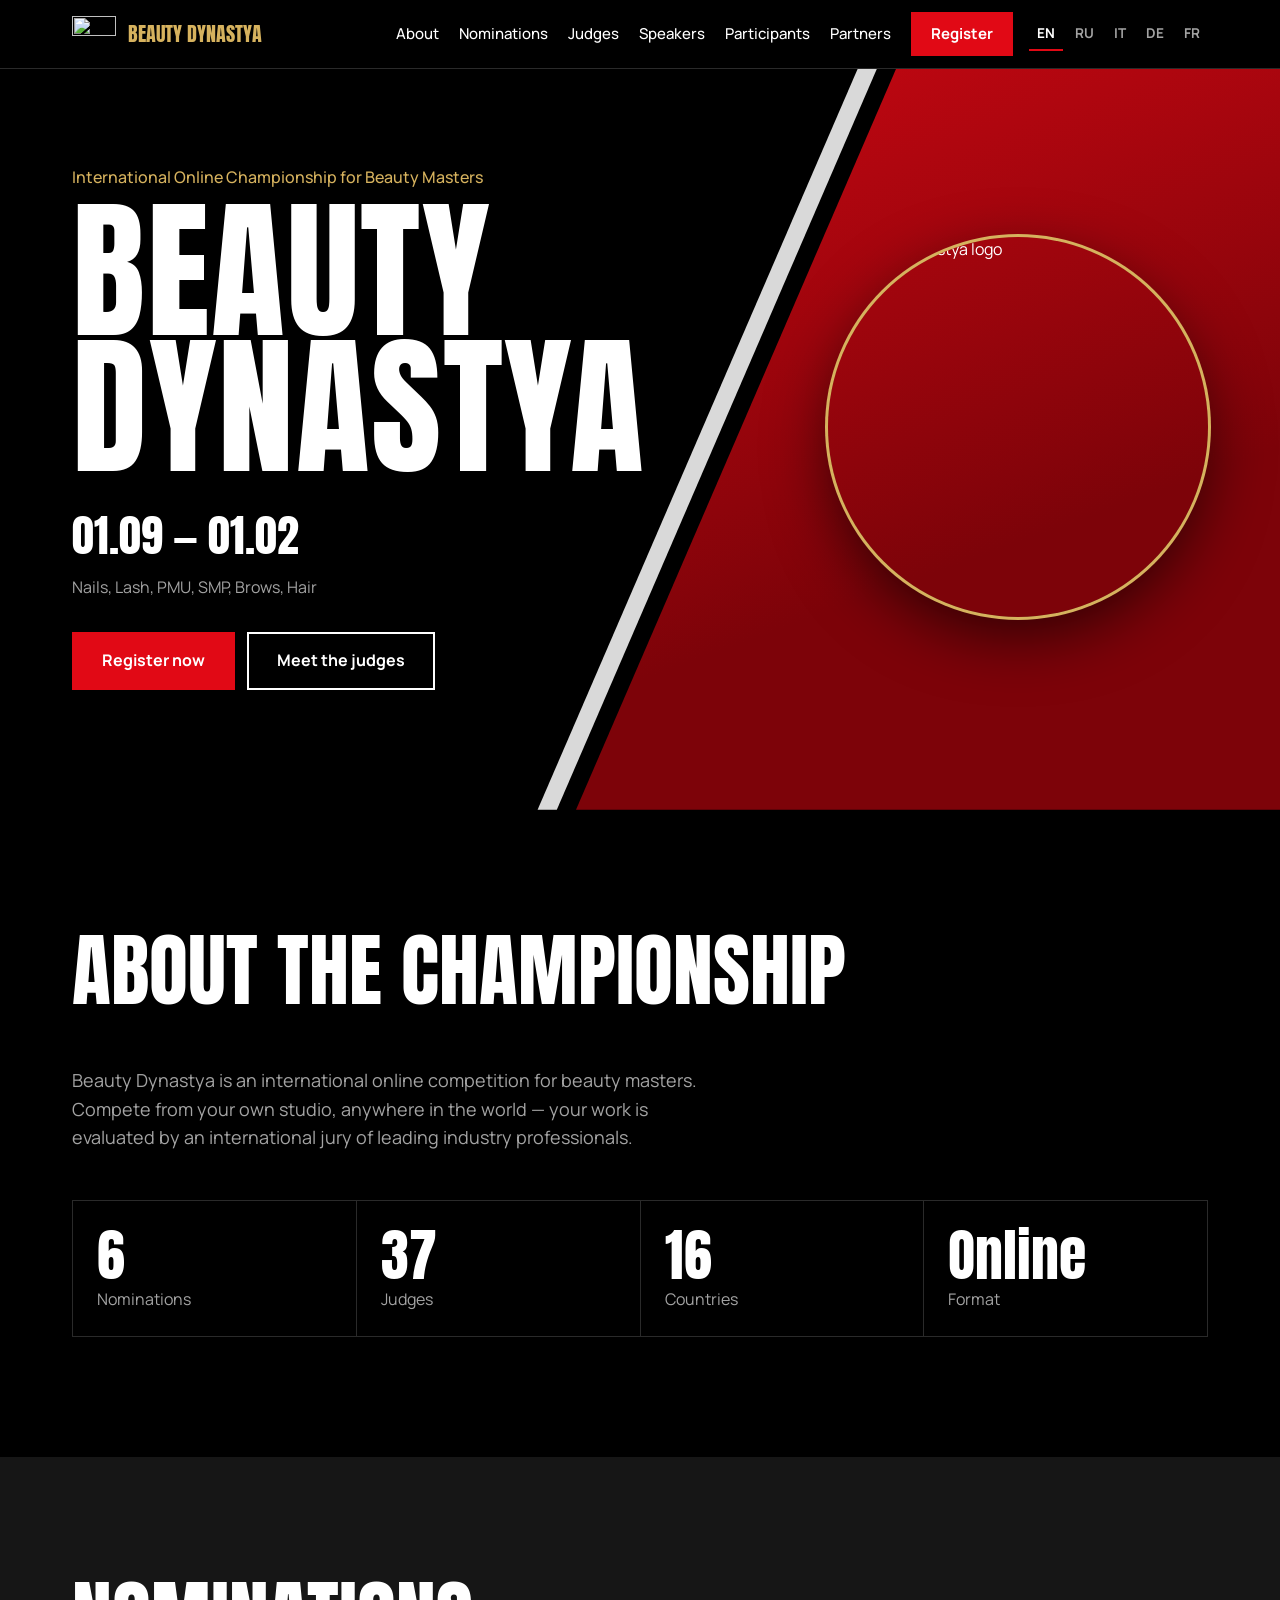
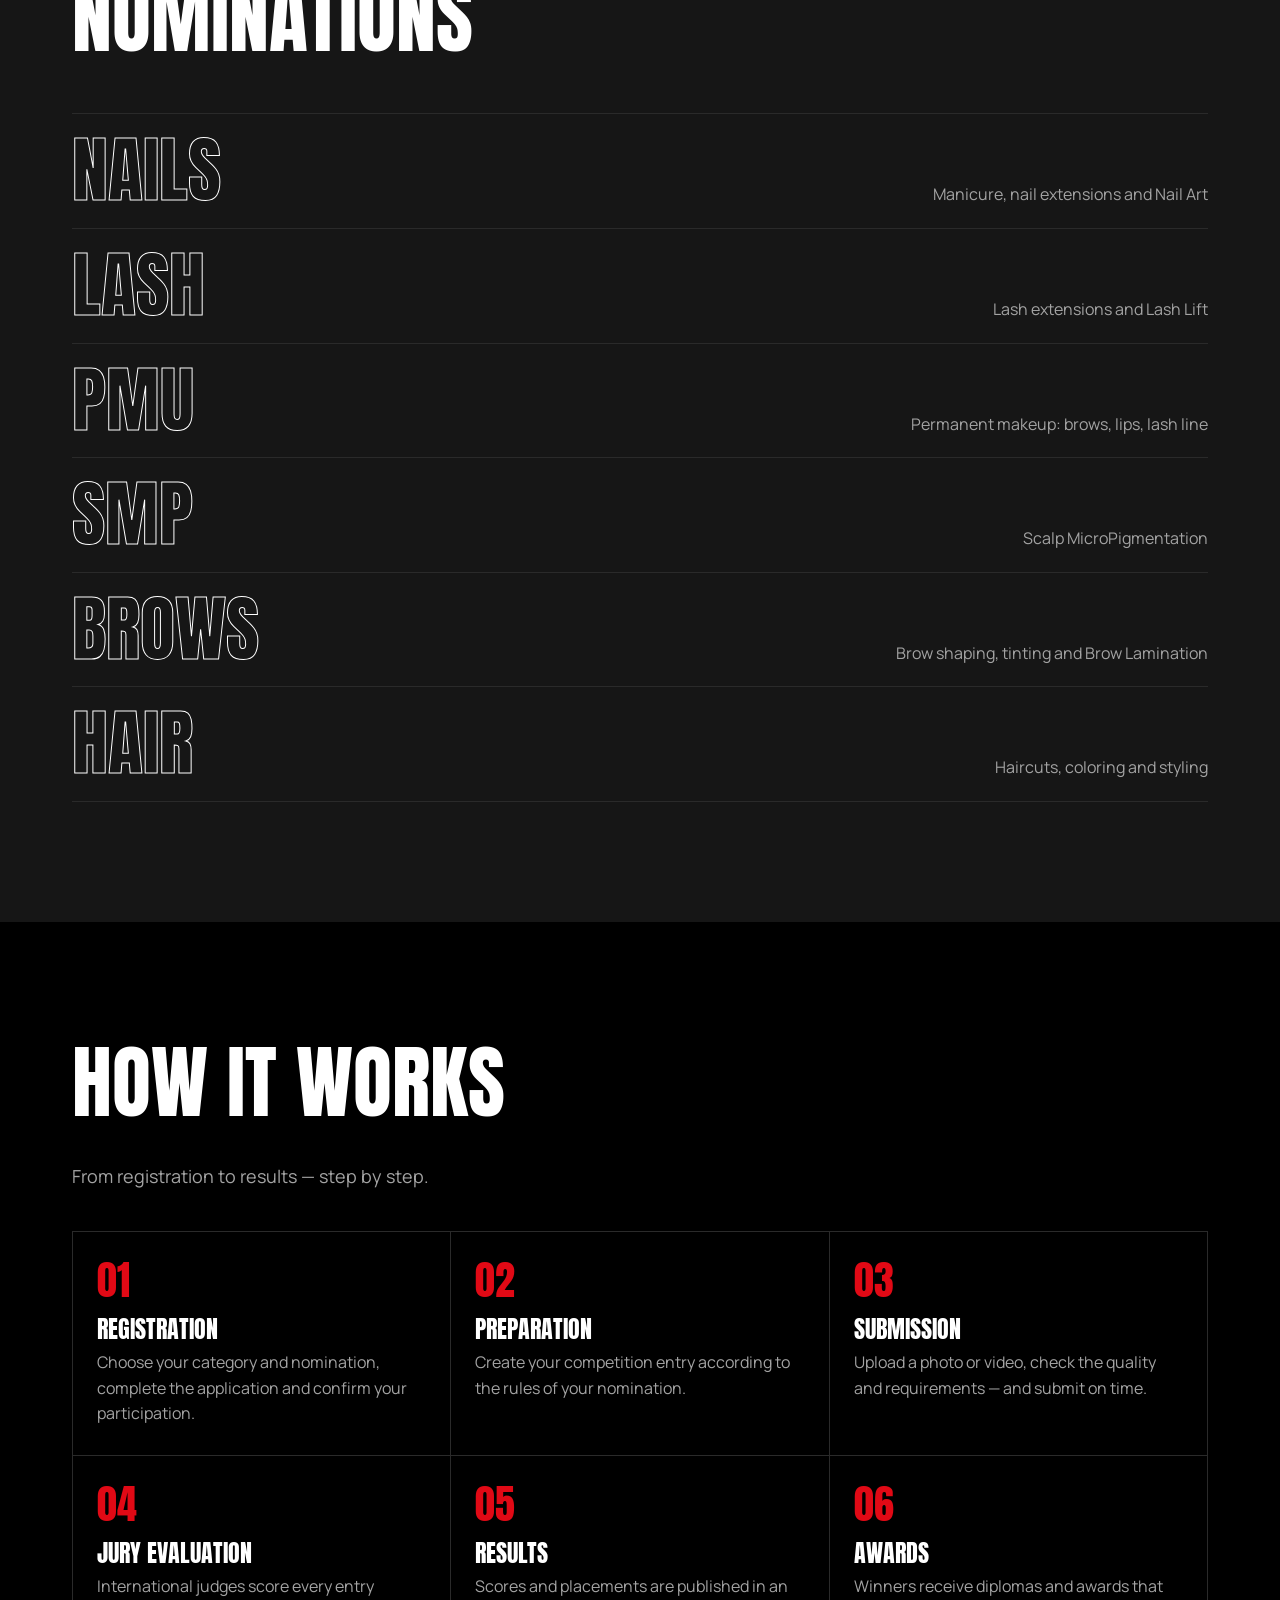
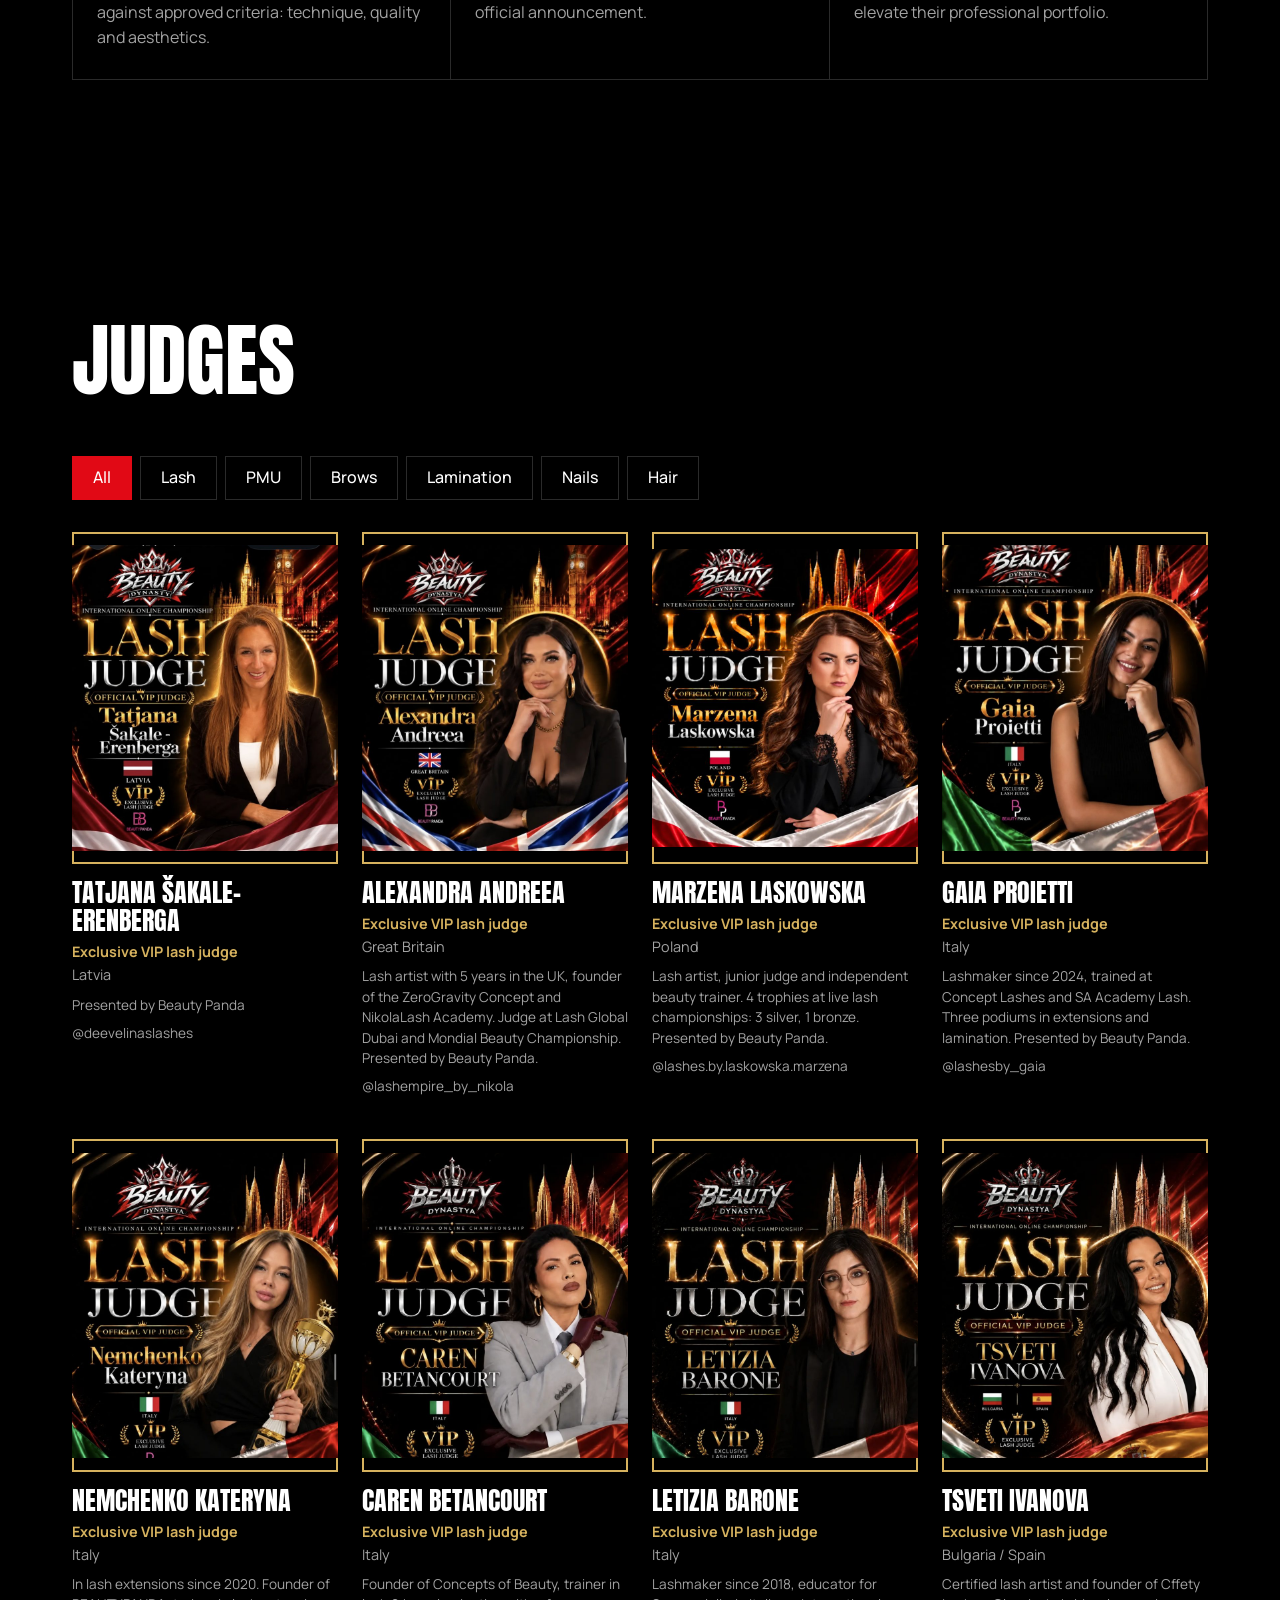
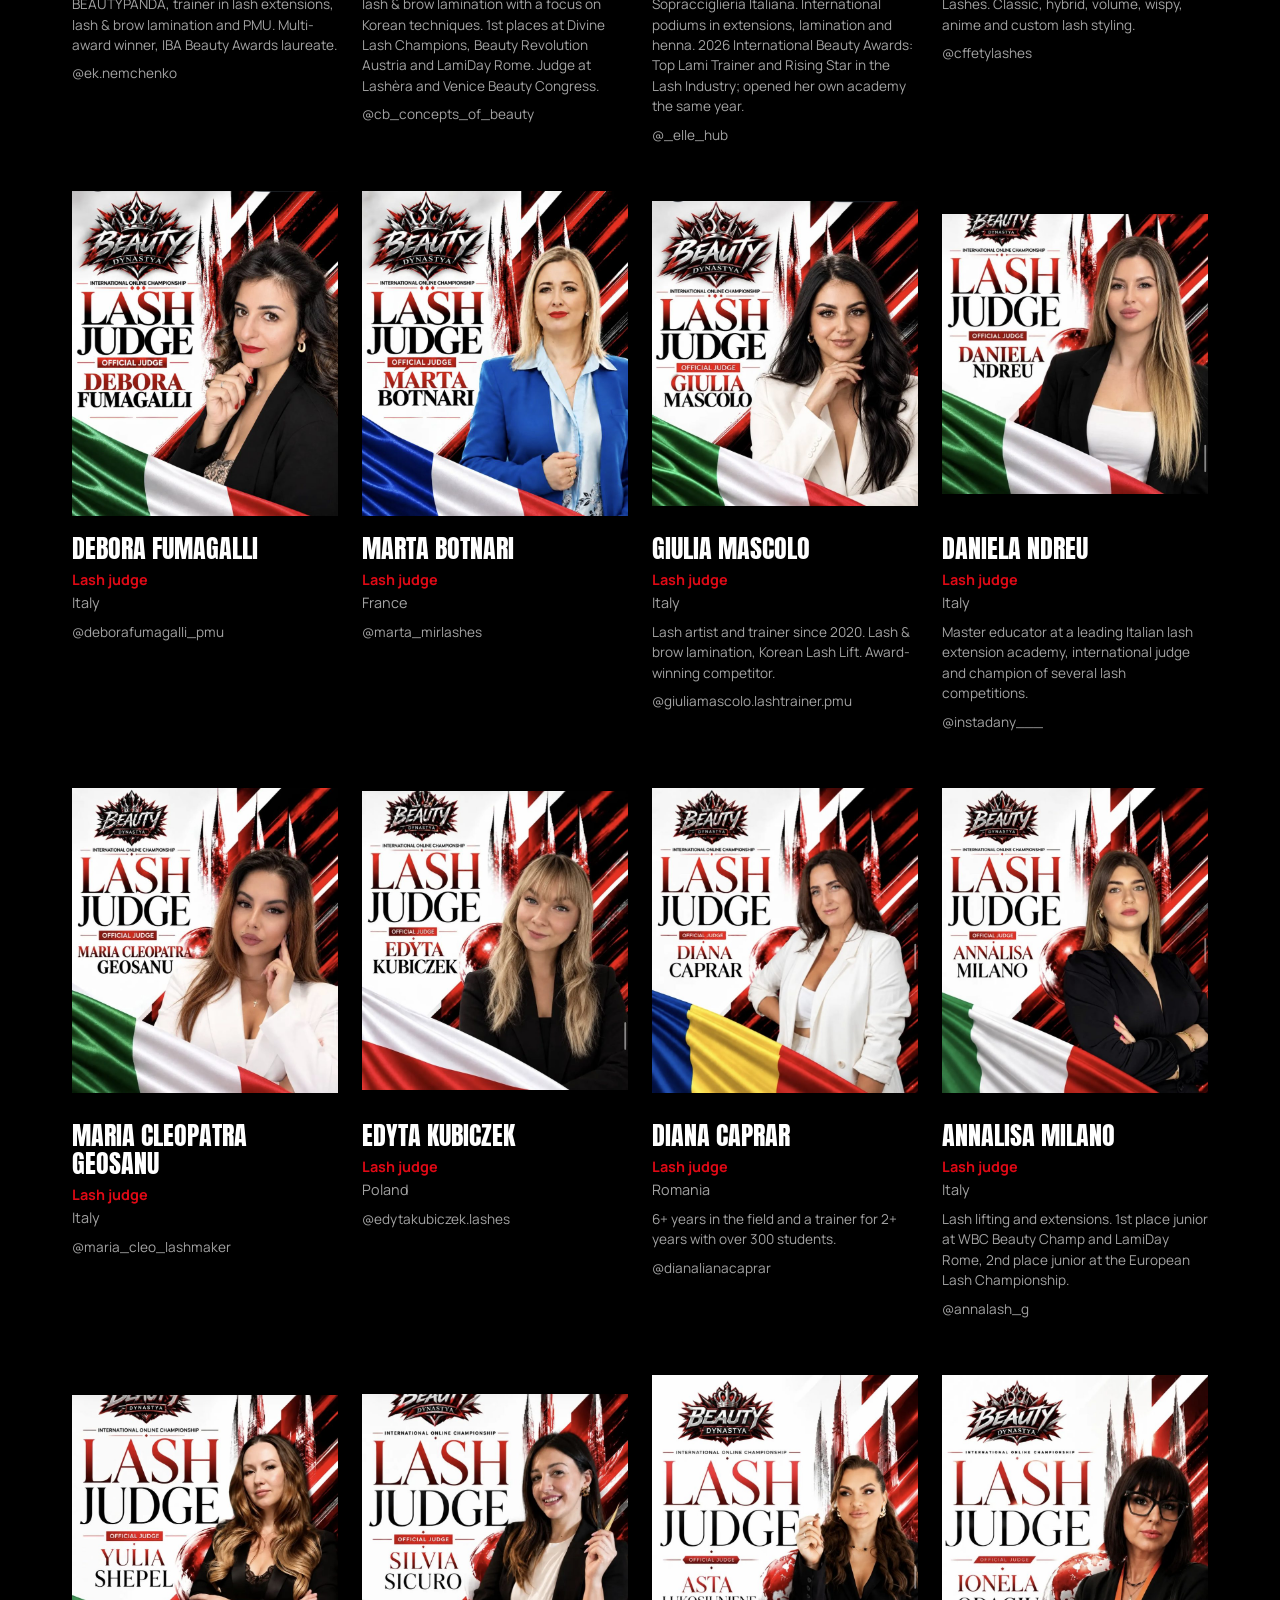
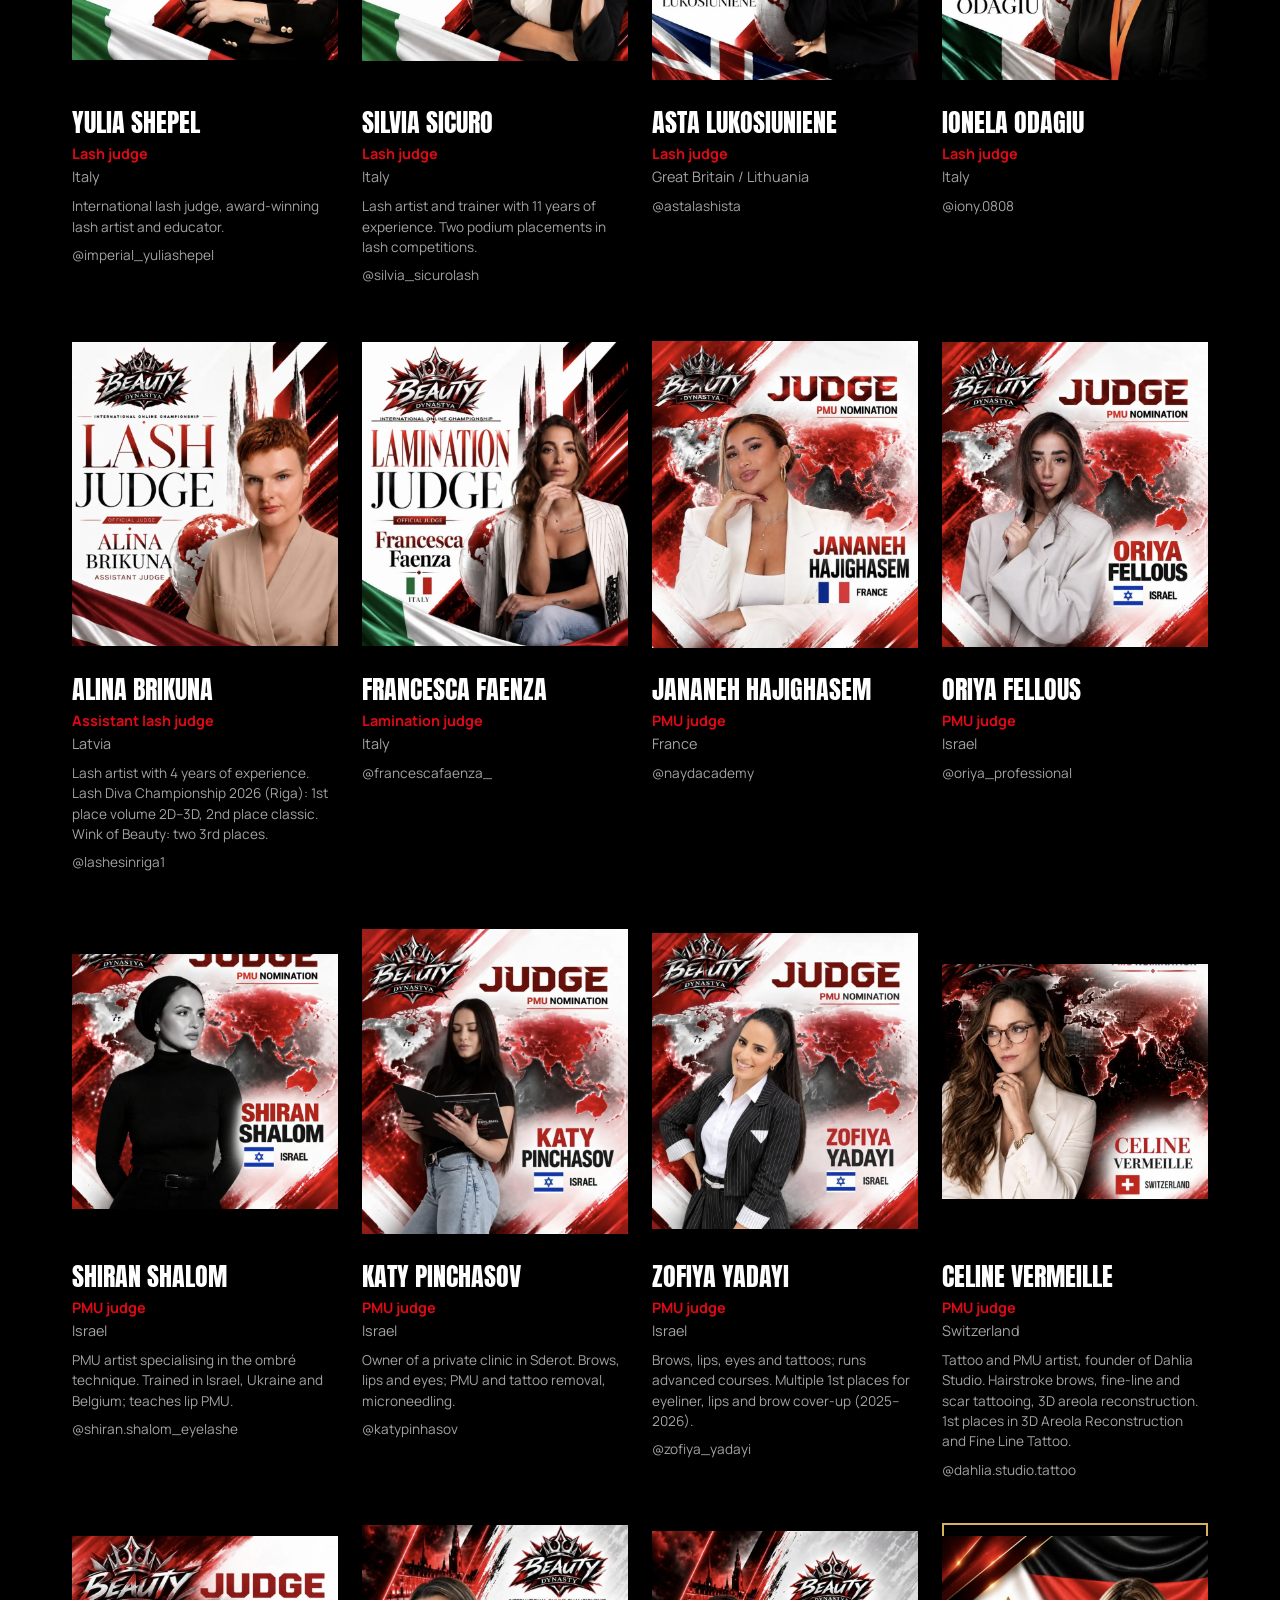
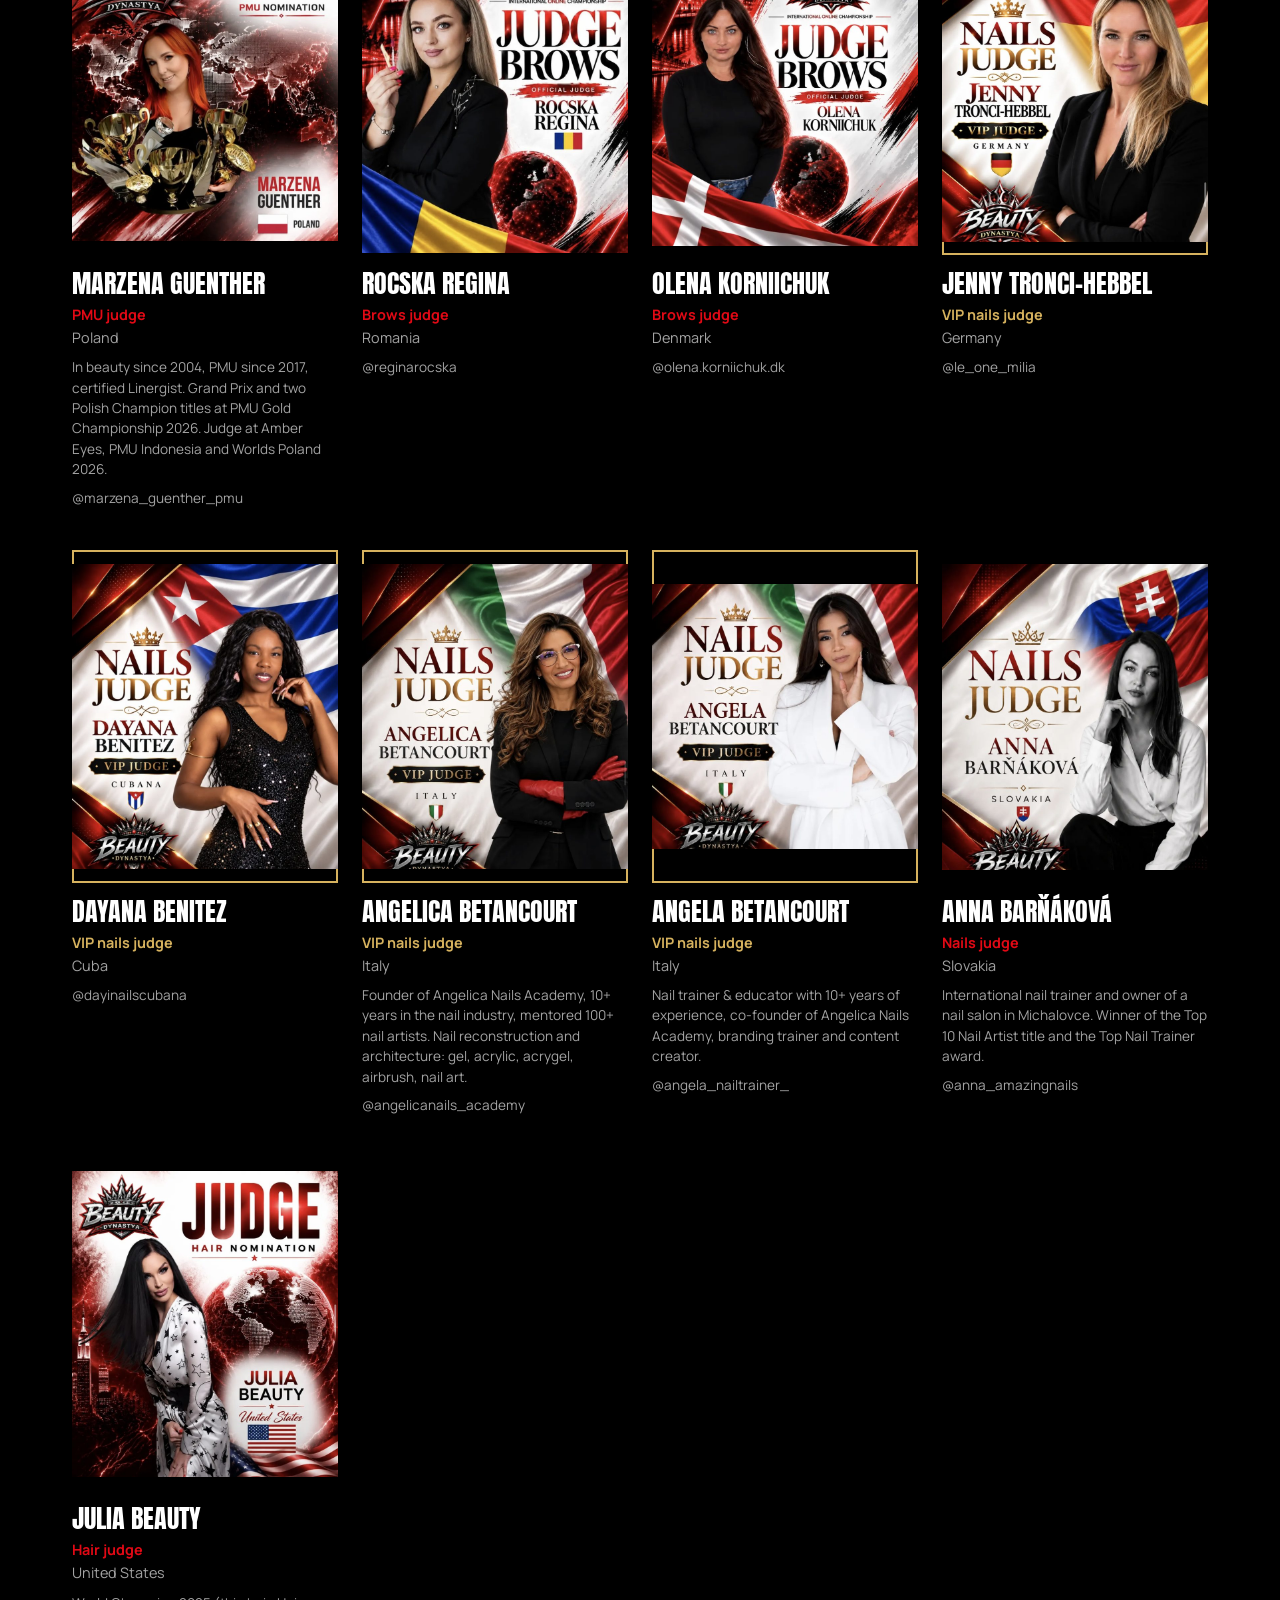
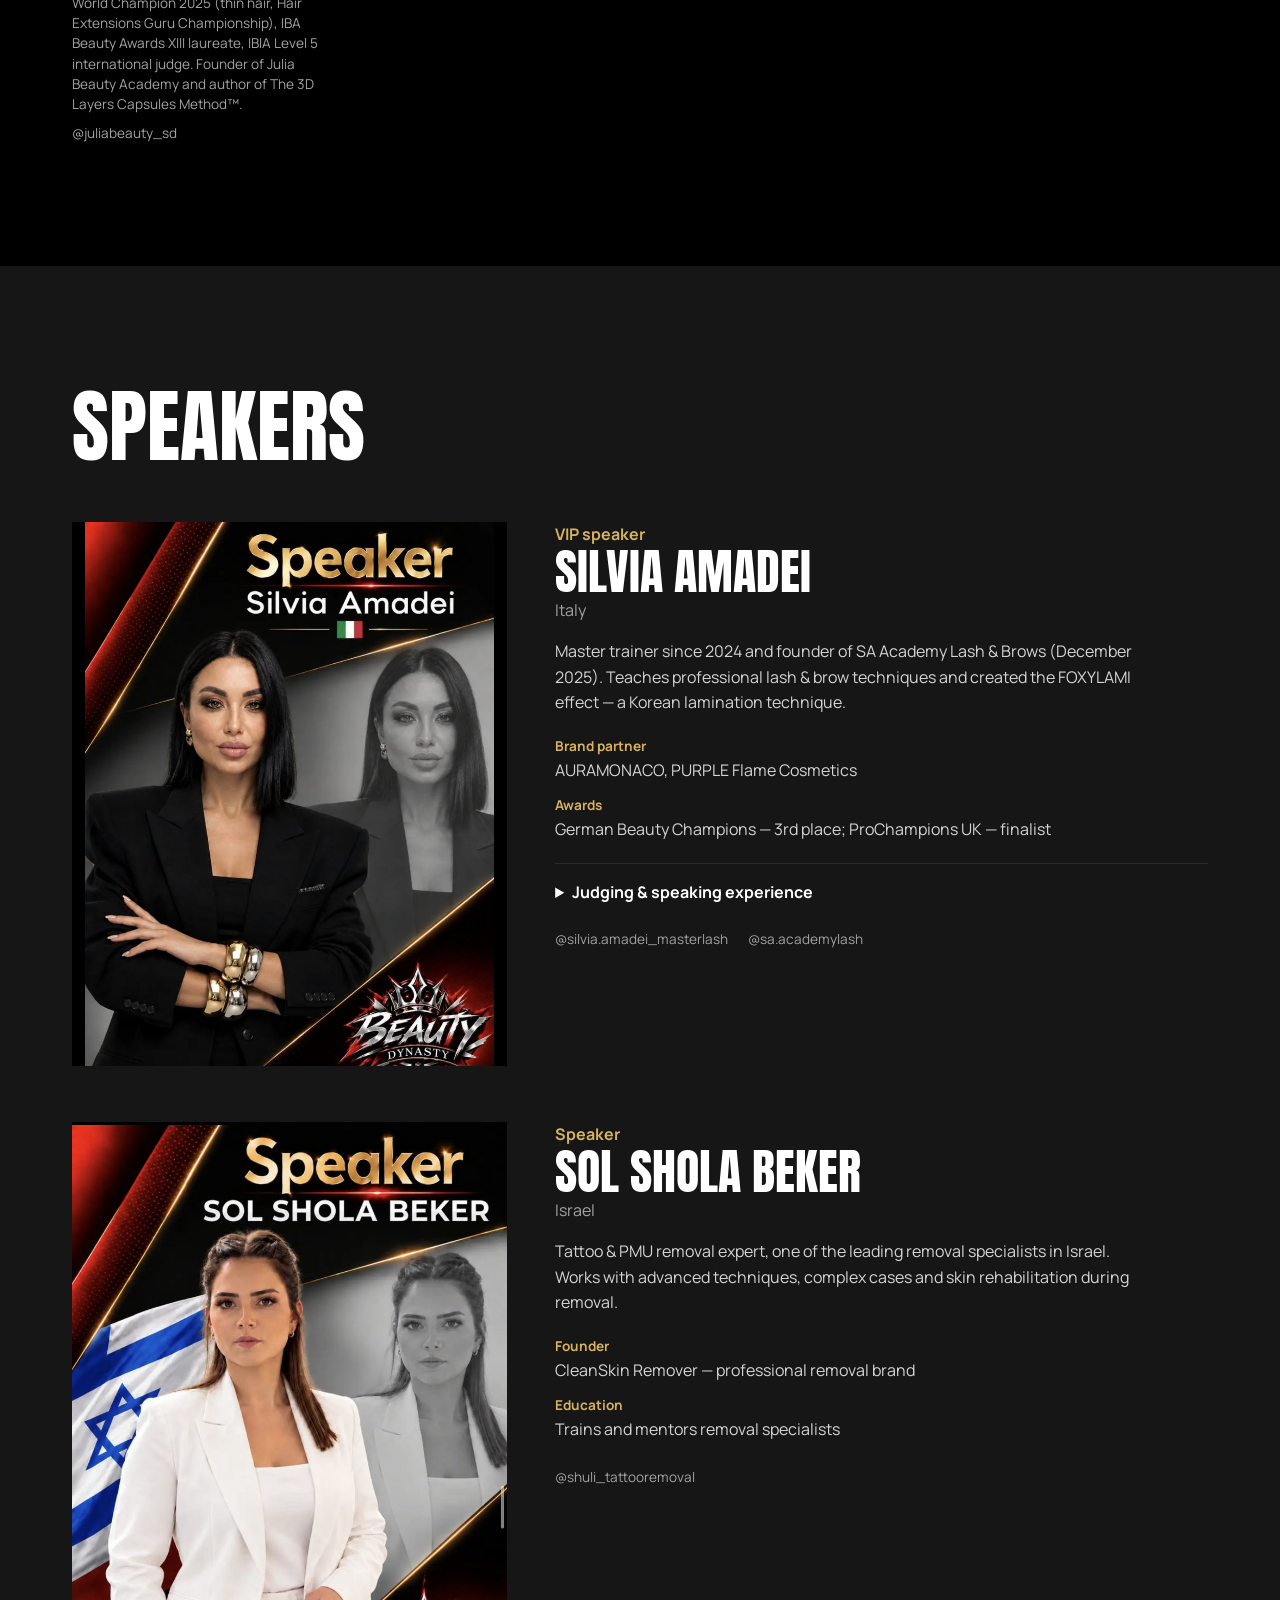
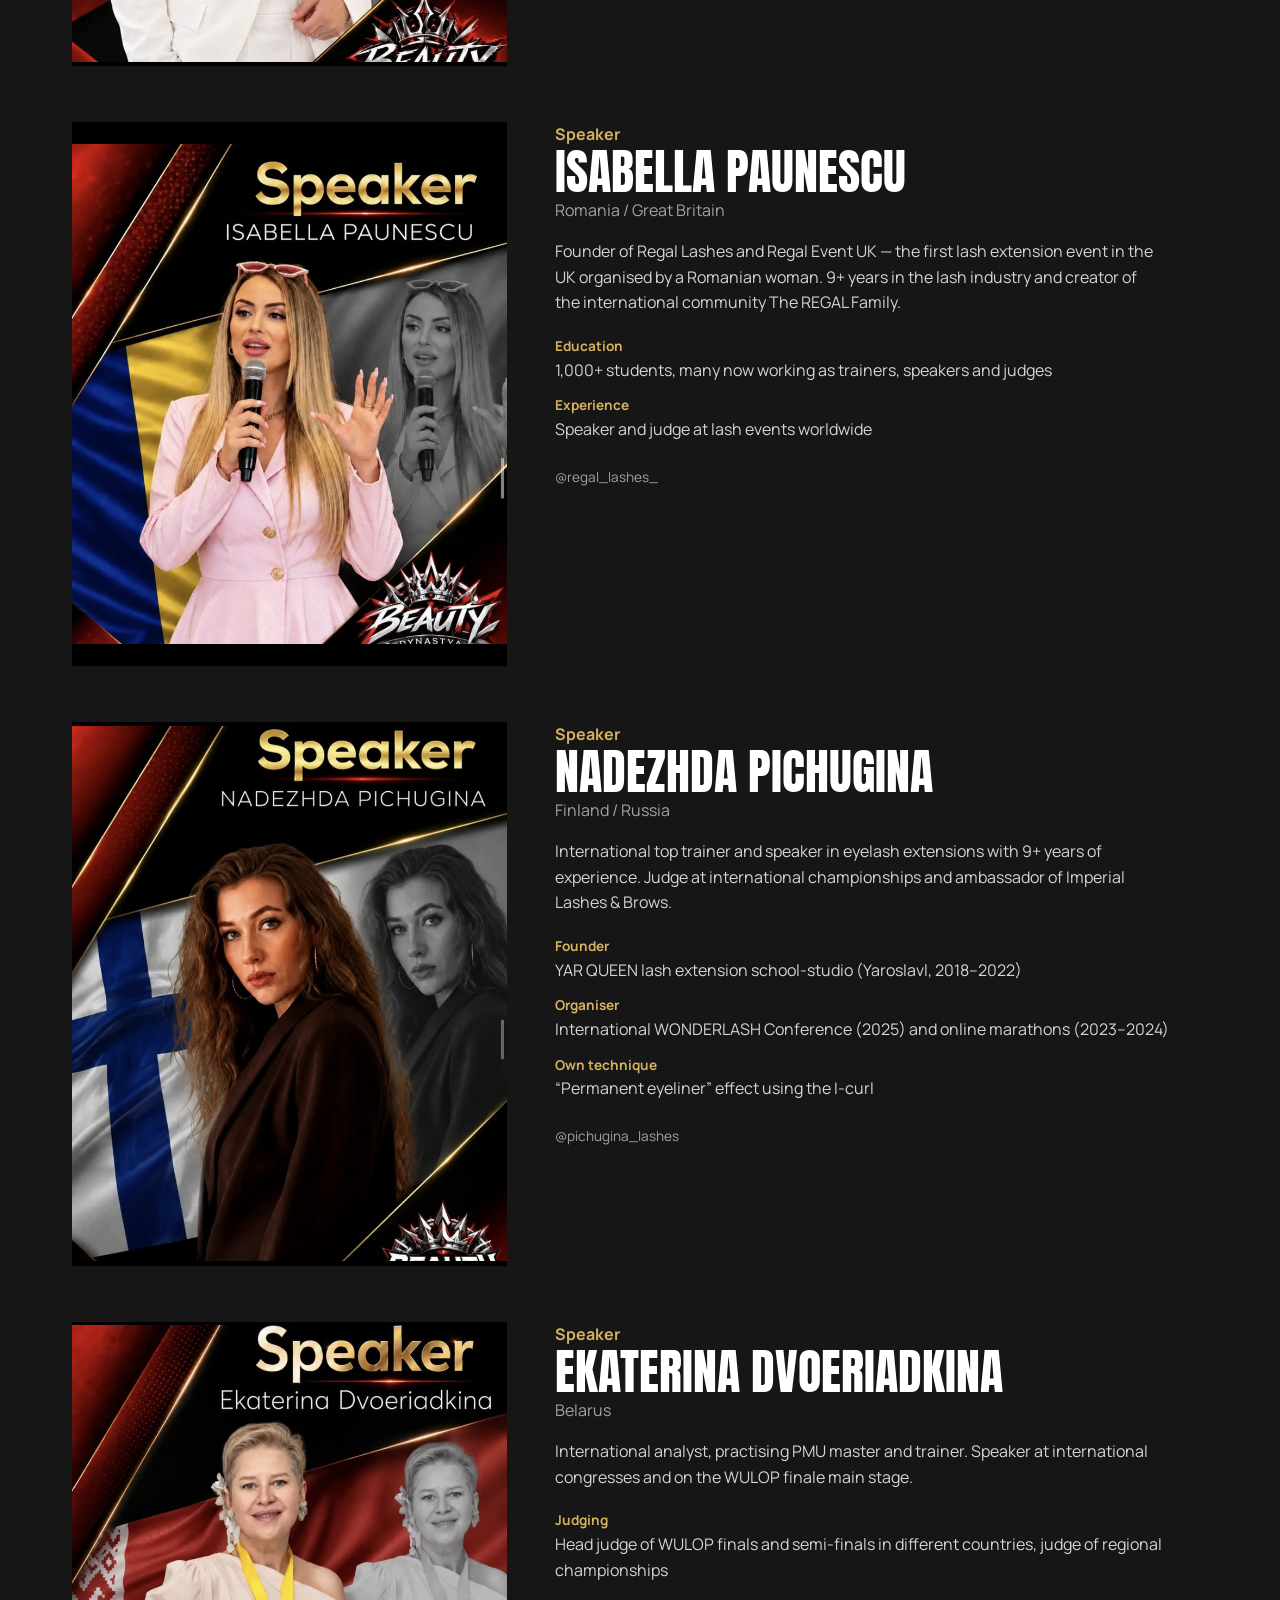
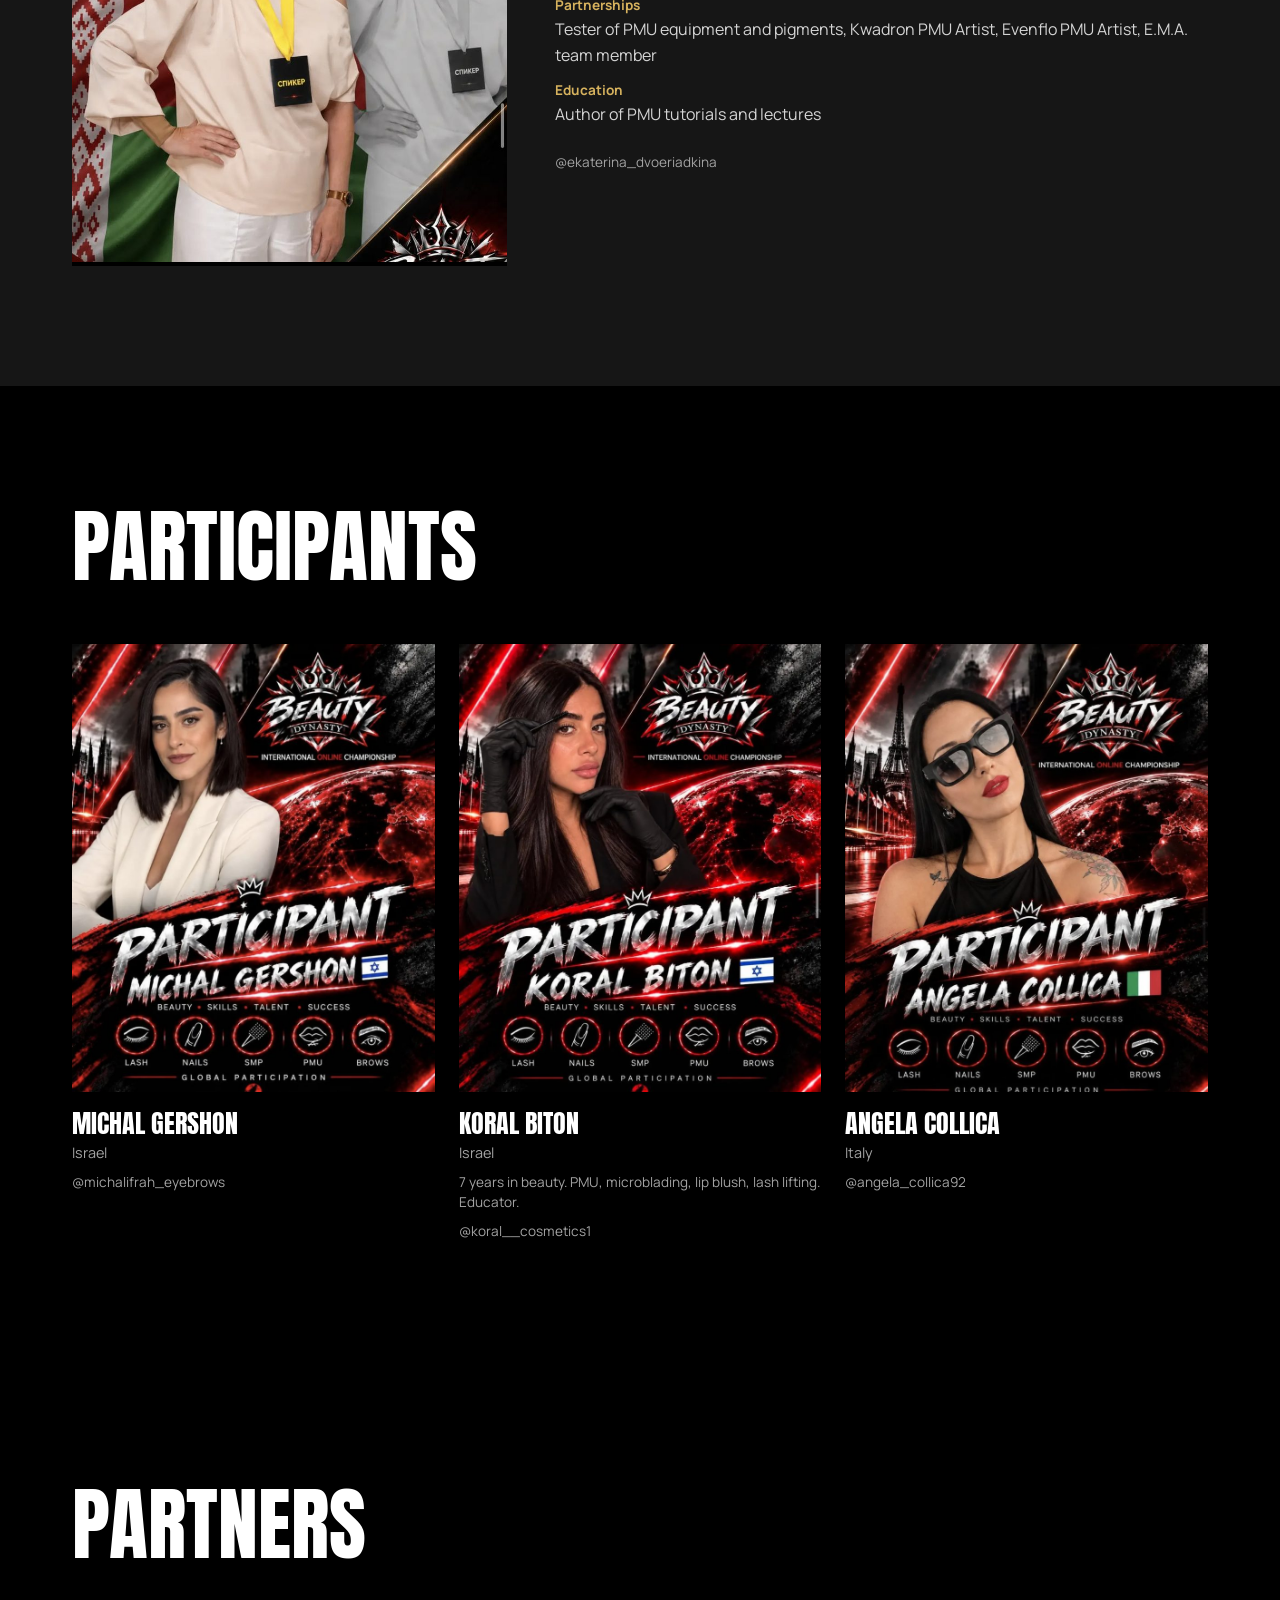
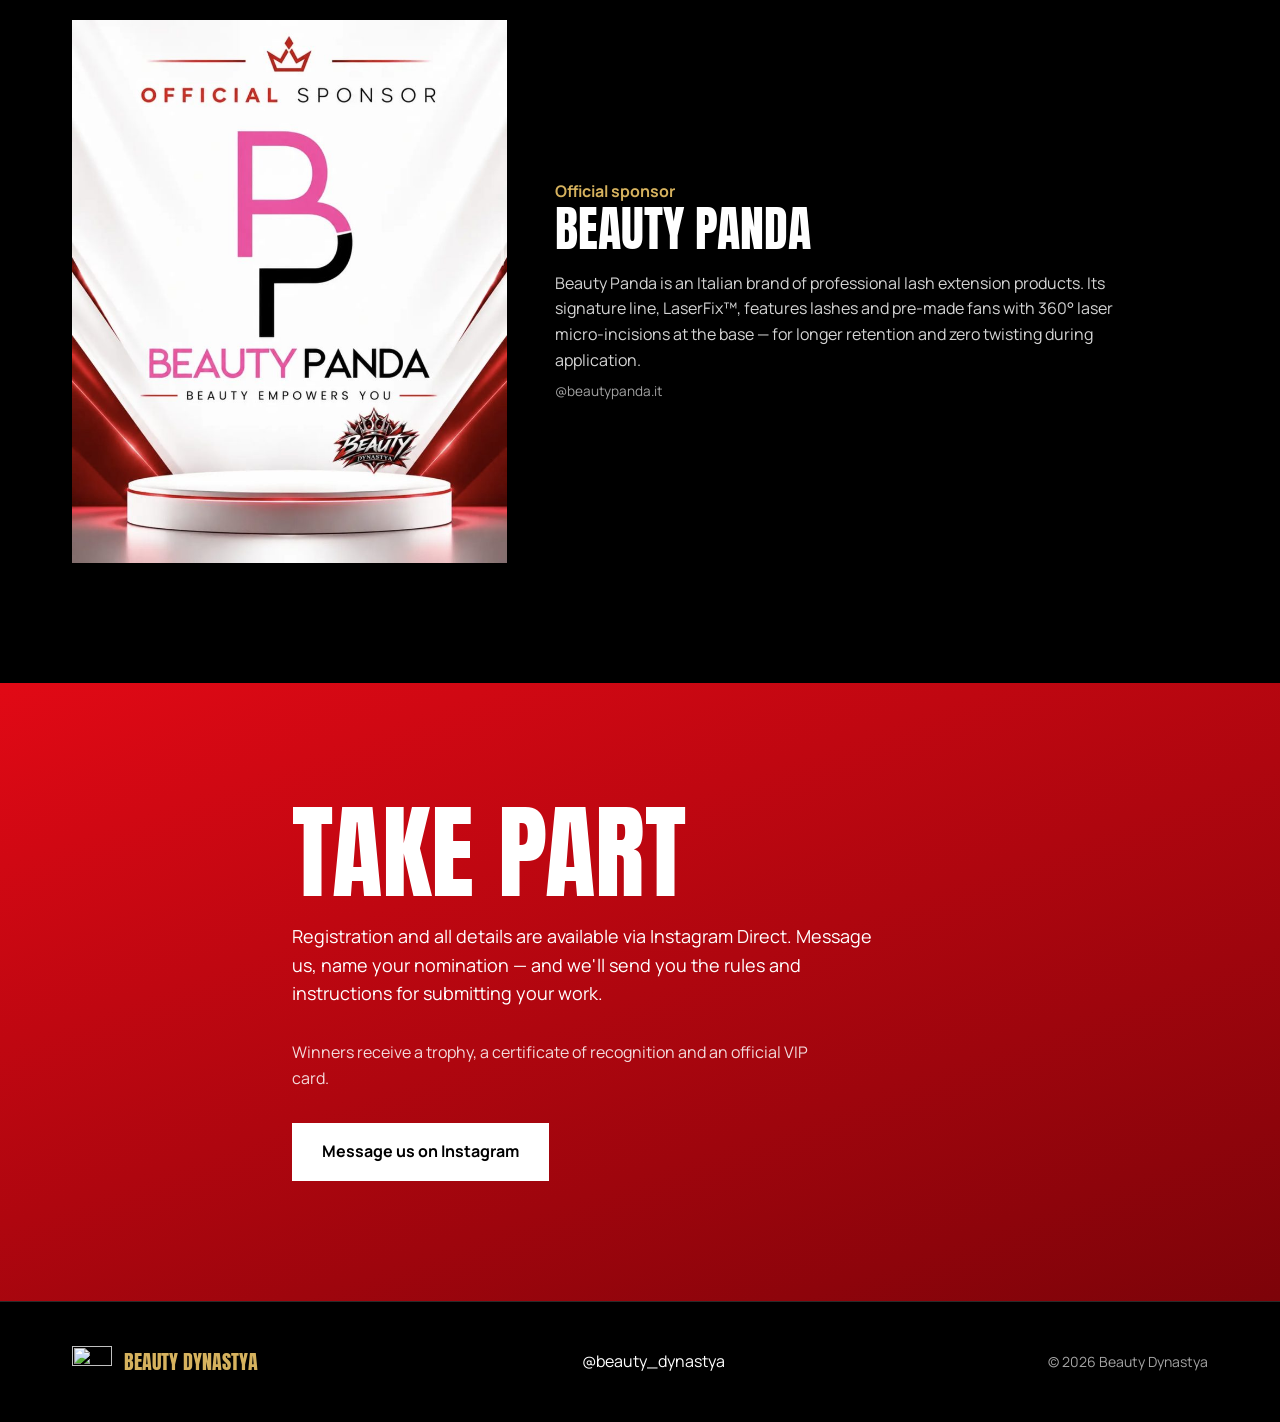
==== index.html @ e2843b2e "Fix root directory structure" ====
<!DOCTYPE html>
<html lang="en">
<head>
  <meta charset="UTF-8">
  <meta name="viewport" content="width=device-width, initial-scale=1">
  <title>Beauty Dynastya — International Online Championship for Beauty Masters</title>
  <meta name="description" content="International online championship for beauty masters: Nails, Lash, PMU, SMP, Brows, Hair. 01.09 — 01.02.">
  <link rel="icon" href="images/favicon.png" type="image/png">

  <link rel="preconnect" href="https://fonts.googleapis.com">
  <link rel="preconnect" href="https://fonts.gstatic.com" crossorigin>
  <link href="https://fonts.googleapis.com/css2?family=Anton&family=Manrope:wght@400;500;700&display=swap" rel="stylesheet">

  <link rel="stylesheet" href="css/style.css">
  <script src="js/main.js" defer></script>
</head>
<body>

  <!-- ===== HEADER ===== -->
  <header class="header">
    <div class="container header__inner">
      <a href="#top" class="header__brand">
        <img src="images/logo.png" alt="" width="44" height="44">
        <span>Beauty Dynastya</span>
      </a>

      <!-- Language switcher: always visible, also on phones -->
      <ul class="lang" aria-label="Language">
        <li><a href="index.html" hreflang="en" aria-current="page">EN</a></li>
        <li><a href="ru/index.html" hreflang="ru" lang="ru">RU</a></li>
        <li><a href="it/index.html" hreflang="it" lang="it">IT</a></li>
        <li><a href="de/index.html" hreflang="de" lang="de">DE</a></li>
        <li><a href="fr/index.html" hreflang="fr" lang="fr">FR</a></li>
      </ul>

      <button class="burger" type="button" aria-label="Open menu" aria-expanded="false" aria-controls="nav"
              data-label-open="Open menu" data-label-close="Close menu">
        <span></span>
      </button>

      <nav class="nav" id="nav" aria-label="Main navigation">
        <ul class="nav__list">
          <li><a href="#about">About</a></li>
          <li><a href="#nominations">Nominations</a></li>
          <li><a href="#judges">Judges</a></li>
          <li><a href="#speakers">Speakers</a></li>
          <li><a href="#participants">Participants</a></li>
          <li><a href="#partners">Partners</a></li>
          <li><a href="#register" class="btn btn--small">Register</a></li>
        </ul>
      </nav>
    </div>
  </header>

  <main id="top">

    <!-- ===== HERO ===== -->
    <section class="hero">
      <div class="container hero__inner">
        <div class="hero__text">
          <p class="hero__kicker">International Online Championship for Beauty Masters</p>
          <h1 class="hero__title">Beauty<br>Dynastya</h1>
          <p class="hero__dates"><time>01.09</time> — <time>01.02</time></p>
          <p class="hero__noms">Nails, Lash, PMU, SMP, Brows, Hair</p>
          <div class="hero__actions">
            <a href="#register" class="btn">Register now</a>
            <a href="#judges" class="btn btn--ghost">Meet the judges</a>
          </div>
        </div>

        <div class="hero__logo">
          <img src="images/logo.png" alt="Beauty Dynastya logo" width="464" height="464">
        </div>
      </div>
    </section>

    <!-- ===== ABOUT ===== -->
    <section class="section about" id="about">
      <div class="container about__inner">
        <h2 class="section__title">About the championship</h2>
        <p class="about__text">
          Beauty Dynastya is an international online competition for beauty masters. Compete from your own studio, anywhere in the world — your work is evaluated by an international jury of leading industry professionals.
        </p>

        <dl class="facts">
          <div class="facts__item"><dt>Nominations</dt><dd>6</dd></div>
          <div class="facts__item"><dt>Judges</dt><dd>37</dd></div>
          <div class="facts__item"><dt>Countries</dt><dd>16</dd></div>
          <div class="facts__item"><dt>Format</dt><dd>Online</dd></div>
        </dl>
      </div>
    </section>

    <!-- ===== NOMINATIONS ===== -->
    <section class="section nominations" id="nominations">
      <div class="container">
        <h2 class="section__title">Nominations</h2>
        <ul class="noms">
          <li class="noms__item"><h3>Nails</h3><p>Manicure, nail extensions and Nail Art</p></li>
          <li class="noms__item"><h3>Lash</h3><p>Lash extensions and Lash Lift</p></li>
          <li class="noms__item"><h3>PMU</h3><p>Permanent makeup: brows, lips, lash line</p></li>
          <li class="noms__item"><h3>SMP</h3><p>Scalp MicroPigmentation</p></li>
          <li class="noms__item"><h3>Brows</h3><p>Brow shaping, tinting and Brow Lamination</p></li>
          <li class="noms__item"><h3>Hair</h3><p>Haircuts, coloring and styling</p></li>
        </ul>
      </div>
    </section>

    <!-- ===== HOW IT WORKS ===== -->
    <section class="section process" id="how">
      <div class="container">
        <h2 class="section__title">How it works</h2>
        <p class="process__lead">From registration to results — step by step.</p>
        <ol class="process__list">
          <li class="process__step">
            <h3 class="process__title">Registration</h3>
            <p class="process__text">Choose your category and nomination, complete the application and confirm your participation.</p>
          </li>
          <li class="process__step">
            <h3 class="process__title">Preparation</h3>
            <p class="process__text">Create your competition entry according to the rules of your nomination.</p>
          </li>
          <li class="process__step">
            <h3 class="process__title">Submission</h3>
            <p class="process__text">Upload a photo or video, check the quality and requirements — and submit on time.</p>
          </li>
          <li class="process__step">
            <h3 class="process__title">Jury evaluation</h3>
            <p class="process__text">International judges score every entry against approved criteria: technique, quality and aesthetics.</p>
          </li>
          <li class="process__step">
            <h3 class="process__title">Results</h3>
            <p class="process__text">Scores and placements are published in an official announcement.</p>
          </li>
          <li class="process__step">
            <h3 class="process__title">Awards</h3>
            <p class="process__text">Winners receive diplomas and awards that elevate their professional portfolio.</p>
          </li>
        </ol>
      </div>
    </section>

    <!-- ===== JUDGES ===== -->
    <!-- Photo: put a file in images/posters/ with the same name as in src.
         While the file is missing, initials are shown instead. -->
    <section class="section judges" id="judges">
      <div class="container">
        <h2 class="section__title">Judges</h2>

        <div class="filter" role="group" aria-label="Filter judges by nomination">
          <button class="filter__btn" type="button" data-filter="all" aria-pressed="true">All</button>
          <button class="filter__btn" type="button" data-filter="lash" aria-pressed="false">Lash</button>
          <button class="filter__btn" type="button" data-filter="pmu" aria-pressed="false">PMU</button>
          <button class="filter__btn" type="button" data-filter="brows" aria-pressed="false">Brows</button>
          <button class="filter__btn" type="button" data-filter="lamination" aria-pressed="false">Lamination</button>
          <button class="filter__btn" type="button" data-filter="nails" aria-pressed="false">Nails</button>
          <button class="filter__btn" type="button" data-filter="hair" aria-pressed="false">Hair</button>
        </div>

        <ul class="judges__grid">
          <!-- LASH -->
          <li class="judge judge--vip" data-category="lash">
            <div class="photo photo--poster">
              <img src="images/posters/tatjana-sakale-erenberga.jpg" alt="Tatjana Šakale-Erenberga" loading="lazy">
              <span class="photo__initials" aria-hidden="true">TŠ</span>
            </div>
            <h3 class="judge__name">Tatjana Šakale-Erenberga</h3>
            <p class="judge__role">Exclusive VIP lash judge</p>
            <p class="judge__country">Latvia</p>
            <p class="judge__bio">Presented by Beauty Panda</p>
            <a class="insta" href="https://www.instagram.com/deevelinaslashes/" target="_blank" rel="noopener">@deevelinaslashes</a>
          </li>
          <li class="judge judge--vip" data-category="lash">
            <div class="photo photo--poster">
              <img src="images/posters/alexandra-andreea.jpg" alt="Alexandra Andreea" loading="lazy">
              <span class="photo__initials" aria-hidden="true">AA</span>
            </div>
            <h3 class="judge__name">Alexandra Andreea</h3>
            <p class="judge__role">Exclusive VIP lash judge</p>
            <p class="judge__country">Great Britain</p>
            <p class="judge__bio">Lash artist with 5 years in the UK, founder of the ZeroGravity Concept and NikolaLash Academy. Judge at Lash Global Dubai and Mondial Beauty Championship. Presented by Beauty Panda.</p>
            <a class="insta" href="https://www.instagram.com/lashempire_by_nikola/" target="_blank" rel="noopener">@lashempire_by_nikola</a>
          </li>
          <li class="judge judge--vip" data-category="lash">
            <div class="photo photo--poster">
              <img src="images/posters/marzena-laskowska.jpg" alt="Marzena Laskowska" loading="lazy">
              <span class="photo__initials" aria-hidden="true">ML</span>
            </div>
            <h3 class="judge__name">Marzena Laskowska</h3>
            <p class="judge__role">Exclusive VIP lash judge</p>
            <p class="judge__country">Poland</p>
            <p class="judge__bio">Lash artist, junior judge and independent beauty trainer. 4 trophies at live lash championships: 3 silver, 1 bronze. Presented by Beauty Panda.</p>
            <a class="insta" href="https://www.instagram.com/lashes.by.laskowska.marzena/" target="_blank" rel="noopener">@lashes.by.laskowska.marzena</a>
          </li>
          <li class="judge judge--vip" data-category="lash">
            <div class="photo photo--poster">
              <img src="images/posters/gaia-proietti.jpg" alt="Gaia Proietti" loading="lazy">
              <span class="photo__initials" aria-hidden="true">GP</span>
            </div>
            <h3 class="judge__name">Gaia Proietti</h3>
            <p class="judge__role">Exclusive VIP lash judge</p>
            <p class="judge__country">Italy</p>
            <p class="judge__bio">Lashmaker since 2024, trained at Concept Lashes and SA Academy Lash. Three podiums in extensions and lamination. Presented by Beauty Panda.</p>
            <a class="insta" href="https://www.instagram.com/lashesby_gaia/" target="_blank" rel="noopener">@lashesby_gaia</a>
          </li>
          <li class="judge judge--vip" data-category="lash">
            <div class="photo photo--poster">
              <img src="images/posters/kateryna-nemchenko.jpg" alt="Nemchenko Kateryna" loading="lazy">
              <span class="photo__initials" aria-hidden="true">NK</span>
            </div>
            <h3 class="judge__name">Nemchenko Kateryna</h3>
            <p class="judge__role">Exclusive VIP lash judge</p>
            <p class="judge__country">Italy</p>
            <p class="judge__bio">In lash extensions since 2020. Founder of BEAUTYPANDA, trainer in lash extensions, lash &amp; brow lamination and PMU. Multi-award winner, IBA Beauty Awards laureate.</p>
            <a class="insta" href="https://www.instagram.com/ek.nemchenko/" target="_blank" rel="noopener">@ek.nemchenko</a>
          </li>
          <li class="judge judge--vip" data-category="lash">
            <div class="photo photo--poster">
              <img src="images/posters/caren-betancourt.jpg" alt="Caren Betancourt" loading="lazy">
              <span class="photo__initials" aria-hidden="true">CB</span>
            </div>
            <h3 class="judge__name">Caren Betancourt</h3>
            <p class="judge__role">Exclusive VIP lash judge</p>
            <p class="judge__country">Italy</p>
            <p class="judge__bio">Founder of Concepts of Beauty, trainer in lash &amp; brow lamination with a focus on Korean techniques. 1st places at Divine Lash Champions, Beauty Revolution Austria and LamiDay Rome. Judge at Lashèra and Venice Beauty Congress.</p>
            <a class="insta" href="https://www.instagram.com/cb_concepts_of_beauty/" target="_blank" rel="noopener">@cb_concepts_of_beauty</a>
          </li>
          <li class="judge judge--vip" data-category="lash">
            <div class="photo photo--poster">
              <img src="images/posters/letizia-barone.jpg" alt="Letizia Barone" loading="lazy">
              <span class="photo__initials" aria-hidden="true">LB</span>
            </div>
            <h3 class="judge__name">Letizia Barone</h3>
            <p class="judge__role">Exclusive VIP lash judge</p>
            <p class="judge__country">Italy</p>
            <p class="judge__bio">Lashmaker since 2018, educator for Sopracciglieria Italiana. International podiums in extensions, lamination and henna. 2026 International Beauty Awards: Top Lami Trainer and Rising Star in the Lash Industry; opened her own academy the same year.</p>
            <a class="insta" href="https://www.instagram.com/_elle_hub/" target="_blank" rel="noopener">@_elle_hub</a>
          </li>
          <li class="judge judge--vip" data-category="lash">
            <div class="photo photo--poster">
              <img src="images/posters/tsveti-ivanova.jpg" alt="Tsveti Ivanova" loading="lazy">
              <span class="photo__initials" aria-hidden="true">TI</span>
            </div>
            <h3 class="judge__name">Tsveti Ivanova</h3>
            <p class="judge__role">Exclusive VIP lash judge</p>
            <p class="judge__country">Bulgaria / Spain</p>
            <p class="judge__bio">Certified lash artist and founder of Cffety Lashes. Classic, hybrid, volume, wispy, anime and custom lash styling.</p>
            <a class="insta" href="https://www.instagram.com/cffetylashes/" target="_blank" rel="noopener">@cffetylashes</a>
          </li>
          <li class="judge" data-category="lash">
            <div class="photo photo--poster">
              <img src="images/posters/debora-fumagalli.jpg" alt="Debora Fumagalli" loading="lazy">
              <span class="photo__initials" aria-hidden="true">DF</span>
            </div>
            <h3 class="judge__name">Debora Fumagalli</h3>
            <p class="judge__role">Lash judge</p>
            <p class="judge__country">Italy</p>
            <a class="insta" href="https://www.instagram.com/deborafumagalli_pmu/" target="_blank" rel="noopener">@deborafumagalli_pmu</a>
          </li>
          <li class="judge" data-category="lash">
            <div class="photo photo--poster">
              <img src="images/posters/marta-botnari.jpg" alt="Marta Botnari" loading="lazy">
              <span class="photo__initials" aria-hidden="true">MB</span>
            </div>
            <h3 class="judge__name">Marta Botnari</h3>
            <p class="judge__role">Lash judge</p>
            <p class="judge__country">France</p>
            <a class="insta" href="https://www.instagram.com/marta_mirlashes/" target="_blank" rel="noopener">@marta_mirlashes</a>
          </li>
          <li class="judge" data-category="lash">
            <div class="photo photo--poster">
              <img src="images/posters/giulia-mascolo.jpg" alt="Giulia Mascolo" loading="lazy">
              <span class="photo__initials" aria-hidden="true">GM</span>
            </div>
            <h3 class="judge__name">Giulia Mascolo</h3>
            <p class="judge__role">Lash judge</p>
            <p class="judge__country">Italy</p>
            <p class="judge__bio">Lash artist and trainer since 2020. Lash &amp; brow lamination, Korean Lash Lift. Award-winning competitor.</p>
            <a class="insta" href="https://www.instagram.com/giuliamascolo.lashtrainer.pmu/" target="_blank" rel="noopener">@giuliamascolo.lashtrainer.pmu</a>
          </li>
          <li class="judge" data-category="lash">
            <div class="photo photo--poster">
              <img src="images/posters/daniela-ndreu.jpg" alt="Daniela Ndreu" loading="lazy">
              <span class="photo__initials" aria-hidden="true">DN</span>
            </div>
            <h3 class="judge__name">Daniela Ndreu</h3>
            <p class="judge__role">Lash judge</p>
            <p class="judge__country">Italy</p>
            <p class="judge__bio">Master educator at a leading Italian lash extension academy, international judge and champion of several lash competitions.</p>
            <a class="insta" href="https://www.instagram.com/instadany___/" target="_blank" rel="noopener">@instadany___</a>
          </li>
          <li class="judge" data-category="lash">
            <div class="photo photo--poster">
              <img src="images/posters/maria-cleopatra-geosanu.jpg" alt="Maria Cleopatra Geosanu" loading="lazy">
              <span class="photo__initials" aria-hidden="true">MG</span>
            </div>
            <h3 class="judge__name">Maria Cleopatra Geosanu</h3>
            <p class="judge__role">Lash judge</p>
            <p class="judge__country">Italy</p>
            <a class="insta" href="https://www.instagram.com/maria_cleo_lashmaker/" target="_blank" rel="noopener">@maria_cleo_lashmaker</a>
          </li>
          <li class="judge" data-category="lash">
            <div class="photo photo--poster">
              <img src="images/posters/edyta-kubiczek.jpg" alt="Edyta Kubiczek" loading="lazy">
              <span class="photo__initials" aria-hidden="true">EK</span>
            </div>
            <h3 class="judge__name">Edyta Kubiczek</h3>
            <p class="judge__role">Lash judge</p>
            <p class="judge__country">Poland</p>
            <a class="insta" href="https://www.instagram.com/edytakubiczek.lashes/" target="_blank" rel="noopener">@edytakubiczek.lashes</a>
          </li>
          <li class="judge" data-category="lash">
            <div class="photo photo--poster">
              <img src="images/posters/diana-caprar.jpg" alt="Diana Caprar" loading="lazy">
              <span class="photo__initials" aria-hidden="true">DC</span>
            </div>
            <h3 class="judge__name">Diana Caprar</h3>
            <p class="judge__role">Lash judge</p>
            <p class="judge__country">Romania</p>
            <p class="judge__bio">6+ years in the field and a trainer for 2+ years with over 300 students.</p>
            <a class="insta" href="https://www.instagram.com/dianalianacaprar/" target="_blank" rel="noopener">@dianalianacaprar</a>
          </li>
          <li class="judge" data-category="lash">
            <div class="photo photo--poster">
              <img src="images/posters/annalisa-milano.jpg" alt="Annalisa Milano" loading="lazy">
              <span class="photo__initials" aria-hidden="true">AM</span>
            </div>
            <h3 class="judge__name">Annalisa Milano</h3>
            <p class="judge__role">Lash judge</p>
            <p class="judge__country">Italy</p>
            <p class="judge__bio">Lash lifting and extensions. 1st place junior at WBC Beauty Champ and LamiDay Rome, 2nd place junior at the European Lash Championship.</p>
            <a class="insta" href="https://www.instagram.com/annalash_g/" target="_blank" rel="noopener">@annalash_g</a>
          </li>
          <li class="judge" data-category="lash">
            <div class="photo photo--poster">
              <img src="images/posters/yulia-shepel.jpg" alt="Yulia Shepel" loading="lazy">
              <span class="photo__initials" aria-hidden="true">YS</span>
            </div>
            <h3 class="judge__name">Yulia Shepel</h3>
            <p class="judge__role">Lash judge</p>
            <p class="judge__country">Italy</p>
            <p class="judge__bio">International lash judge, award-winning lash artist and educator.</p>
            <a class="insta" href="https://www.instagram.com/imperial_yuliashepel/" target="_blank" rel="noopener">@imperial_yuliashepel</a>
          </li>
          <li class="judge" data-category="lash">
            <div class="photo photo--poster">
              <img src="images/posters/silvia-sicuro.jpg" alt="Silvia Sicuro" loading="lazy">
              <span class="photo__initials" aria-hidden="true">SS</span>
            </div>
            <h3 class="judge__name">Silvia Sicuro</h3>
            <p class="judge__role">Lash judge</p>
            <p class="judge__country">Italy</p>
            <p class="judge__bio">Lash artist and trainer with 11 years of experience. Two podium placements in lash competitions.</p>
            <a class="insta" href="https://www.instagram.com/silvia_sicurolash/" target="_blank" rel="noopener">@silvia_sicurolash</a>
          </li>
          <li class="judge" data-category="lash">
            <div class="photo photo--poster">
              <img src="images/posters/asta-lukosiuniene.jpg" alt="Asta Lukosiuniene" loading="lazy">
              <span class="photo__initials" aria-hidden="true">AL</span>
            </div>
            <h3 class="judge__name">Asta Lukosiuniene</h3>
            <p class="judge__role">Lash judge</p>
            <p class="judge__country">Great Britain / Lithuania</p>
            <a class="insta" href="https://www.instagram.com/astalashista/" target="_blank" rel="noopener">@astalashista</a>
          </li>
          <li class="judge" data-category="lash">
            <div class="photo photo--poster">
              <img src="images/posters/ionela-odagiu.jpg" alt="Ionela Odagiu" loading="lazy">
              <span class="photo__initials" aria-hidden="true">IO</span>
            </div>
            <h3 class="judge__name">Ionela Odagiu</h3>
            <p class="judge__role">Lash judge</p>
            <p class="judge__country">Italy</p>
            <a class="insta" href="https://www.instagram.com/iony.0808/" target="_blank" rel="noopener">@iony.0808</a>
          </li>
          <li class="judge" data-category="lash">
            <div class="photo photo--poster">
              <img src="images/posters/alina-brikuna.jpg" alt="Alina Brikuna" loading="lazy">
              <span class="photo__initials" aria-hidden="true">AB</span>
            </div>
            <h3 class="judge__name">Alina Brikuna</h3>
            <p class="judge__role">Assistant lash judge</p>
            <p class="judge__country">Latvia</p>
            <p class="judge__bio">Lash artist with 4 years of experience. Lash Diva Championship 2026 (Riga): 1st place volume 2D–3D, 2nd place classic. Wink of Beauty: two 3rd places.</p>
            <a class="insta" href="https://www.instagram.com/lashesinriga1/" target="_blank" rel="noopener">@lashesinriga1</a>
          </li>

          <!-- LAMINATION -->
          <li class="judge" data-category="lamination">
            <div class="photo photo--poster">
              <img src="images/posters/francesca-faenza.jpg" alt="Francesca Faenza" loading="lazy">
              <span class="photo__initials" aria-hidden="true">FF</span>
            </div>
            <h3 class="judge__name">Francesca Faenza</h3>
            <p class="judge__role">Lamination judge</p>
            <p class="judge__country">Italy</p>
            <a class="insta" href="https://www.instagram.com/francescafaenza_/" target="_blank" rel="noopener">@francescafaenza_</a>
          </li>

          <!-- PMU -->
          <li class="judge" data-category="pmu">
            <div class="photo photo--poster">
              <img src="images/posters/jananeh-hajighasem.jpg" alt="Jananeh Hajighasem" loading="lazy">
              <span class="photo__initials" aria-hidden="true">JH</span>
            </div>
            <h3 class="judge__name">Jananeh Hajighasem</h3>
            <p class="judge__role">PMU judge</p>
            <p class="judge__country">France</p>
            <a class="insta" href="https://www.instagram.com/naydacademy/" target="_blank" rel="noopener">@naydacademy</a>
          </li>
          <li class="judge" data-category="pmu">
            <div class="photo photo--poster">
              <img src="images/posters/oriya-fellous.jpg" alt="Oriya Fellous" loading="lazy">
              <span class="photo__initials" aria-hidden="true">OF</span>
            </div>
            <h3 class="judge__name">Oriya Fellous</h3>
            <p class="judge__role">PMU judge</p>
            <p class="judge__country">Israel</p>
            <a class="insta" href="https://www.instagram.com/oriya_professional/" target="_blank" rel="noopener">@oriya_professional</a>
          </li>
          <li class="judge" data-category="pmu">
            <div class="photo photo--poster">
              <img src="images/posters/shiran-shalom.jpg" alt="Shiran Shalom" loading="lazy">
              <span class="photo__initials" aria-hidden="true">SS</span>
            </div>
            <h3 class="judge__name">Shiran Shalom</h3>
            <p class="judge__role">PMU judge</p>
            <p class="judge__country">Israel</p>
            <p class="judge__bio">PMU artist specialising in the ombré technique. Trained in Israel, Ukraine and Belgium; teaches lip PMU.</p>
            <a class="insta" href="https://www.instagram.com/shiran.shalom_eyelashe/" target="_blank" rel="noopener">@shiran.shalom_eyelashe</a>
          </li>
          <li class="judge" data-category="pmu">
            <div class="photo photo--poster">
              <img src="images/posters/katy-pinchasov.jpg" alt="Katy Pinchasov" loading="lazy">
              <span class="photo__initials" aria-hidden="true">KP</span>
            </div>
            <h3 class="judge__name">Katy Pinchasov</h3>
            <p class="judge__role">PMU judge</p>
            <p class="judge__country">Israel</p>
            <p class="judge__bio">Owner of a private clinic in Sderot. Brows, lips and eyes; PMU and tattoo removal, microneedling.</p>
            <a class="insta" href="https://www.instagram.com/katypinhasov/" target="_blank" rel="noopener">@katypinhasov</a>
          </li>
          <li class="judge" data-category="pmu">
            <div class="photo photo--poster">
              <img src="images/posters/zofiya-yadayi.jpg" alt="Zofiya Yadayi" loading="lazy">
              <span class="photo__initials" aria-hidden="true">ZY</span>
            </div>
            <h3 class="judge__name">Zofiya Yadayi</h3>
            <p class="judge__role">PMU judge</p>
            <p class="judge__country">Israel</p>
            <p class="judge__bio">Brows, lips, eyes and tattoos; runs advanced courses. Multiple 1st places for eyeliner, lips and brow cover-up (2025–2026).</p>
            <a class="insta" href="https://www.instagram.com/zofiya_yadayi/" target="_blank" rel="noopener">@zofiya_yadayi</a>
          </li>
          <li class="judge" data-category="pmu">
            <div class="photo photo--poster">
              <img src="images/posters/celine-vermeille.jpg" alt="Celine Vermeille" loading="lazy">
              <span class="photo__initials" aria-hidden="true">CV</span>
            </div>
            <h3 class="judge__name">Celine Vermeille</h3>
            <p class="judge__role">PMU judge</p>
            <p class="judge__country">Switzerland</p>
            <p class="judge__bio">Tattoo and PMU artist, founder of Dahlia Studio. Hairstroke brows, fine-line and scar tattooing, 3D areola reconstruction. 1st places in 3D Areola Reconstruction and Fine Line Tattoo.</p>
            <a class="insta" href="https://www.instagram.com/dahlia.studio.tattoo/" target="_blank" rel="noopener">@dahlia.studio.tattoo</a>
          </li>
          <li class="judge" data-category="pmu">
            <div class="photo photo--poster">
              <img src="images/posters/marzena-guenther.jpg" alt="Marzena Guenther" loading="lazy">
              <span class="photo__initials" aria-hidden="true">MG</span>
            </div>
            <h3 class="judge__name">Marzena Guenther</h3>
            <p class="judge__role">PMU judge</p>
            <p class="judge__country">Poland</p>
            <p class="judge__bio">In beauty since 2004, PMU since 2017, certified Linergist. Grand Prix and two Polish Champion titles at PMU Gold Championship 2026. Judge at Amber Eyes, PMU Indonesia and Worlds Poland 2026.</p>
            <a class="insta" href="https://www.instagram.com/marzena_guenther_pmu/" target="_blank" rel="noopener">@marzena_guenther_pmu</a>
          </li>

          <!-- BROWS -->
          <li class="judge" data-category="brows">
            <div class="photo photo--poster">
              <img src="images/posters/regina-rocska.jpg" alt="Rocska Regina" loading="lazy">
              <span class="photo__initials" aria-hidden="true">RR</span>
            </div>
            <h3 class="judge__name">Rocska Regina</h3>
            <p class="judge__role">Brows judge</p>
            <p class="judge__country">Romania</p>
            <a class="insta" href="https://www.instagram.com/reginarocska/" target="_blank" rel="noopener">@reginarocska</a>
          </li>
          <li class="judge" data-category="brows">
            <div class="photo photo--poster">
              <img src="images/posters/olena-korniichuk.jpg" alt="Olena Korniichuk" loading="lazy">
              <span class="photo__initials" aria-hidden="true">OK</span>
            </div>
            <h3 class="judge__name">Olena Korniichuk</h3>
            <p class="judge__role">Brows judge</p>
            <p class="judge__country">Denmark</p>
            <a class="insta" href="https://www.instagram.com/olena.korniichuk.dk/" target="_blank" rel="noopener">@olena.korniichuk.dk</a>
          </li>

          <!-- NAILS -->
          <li class="judge judge--vip" data-category="nails">
            <div class="photo photo--poster">
              <img src="images/posters/jenny-tronci-hebbel.jpg" alt="Jenny Tronci-Hebbel" loading="lazy">
              <span class="photo__initials" aria-hidden="true">JT</span>
            </div>
            <h3 class="judge__name">Jenny Tronci-Hebbel</h3>
            <p class="judge__role">VIP nails judge</p>
            <p class="judge__country">Germany</p>
            <a class="insta" href="https://www.instagram.com/le_one_milia/" target="_blank" rel="noopener">@le_one_milia</a>
          </li>
          <li class="judge judge--vip" data-category="nails">
            <div class="photo photo--poster">
              <img src="images/posters/dayana-benitez.jpg" alt="Dayana Benitez" loading="lazy">
              <span class="photo__initials" aria-hidden="true">DB</span>
            </div>
            <h3 class="judge__name">Dayana Benitez</h3>
            <p class="judge__role">VIP nails judge</p>
            <p class="judge__country">Cuba</p>
            <a class="insta" href="https://www.instagram.com/dayinailscubana/" target="_blank" rel="noopener">@dayinailscubana</a>
          </li>
          <li class="judge judge--vip" data-category="nails">
            <div class="photo photo--poster">
              <img src="images/posters/angelica-betancourt.jpg" alt="Angelica Betancourt" loading="lazy">
              <span class="photo__initials" aria-hidden="true">AB</span>
            </div>
            <h3 class="judge__name">Angelica Betancourt</h3>
            <p class="judge__role">VIP nails judge</p>
            <p class="judge__country">Italy</p>
            <p class="judge__bio">Founder of Angelica Nails Academy, 10+ years in the nail industry, mentored 100+ nail artists. Nail reconstruction and architecture: gel, acrylic, acrygel, airbrush, nail art.</p>
            <a class="insta" href="https://www.instagram.com/angelicanails_academy/" target="_blank" rel="noopener">@angelicanails_academy</a>
          </li>
          <li class="judge judge--vip" data-category="nails">
            <div class="photo photo--poster">
              <img src="images/posters/angela-betancourt.jpg" alt="Angela Betancourt" loading="lazy">
              <span class="photo__initials" aria-hidden="true">AB</span>
            </div>
            <h3 class="judge__name">Angela Betancourt</h3>
            <p class="judge__role">VIP nails judge</p>
            <p class="judge__country">Italy</p>
            <p class="judge__bio">Nail trainer &amp; educator with 10+ years of experience, co-founder of Angelica Nails Academy, branding trainer and content creator.</p>
            <a class="insta" href="https://www.instagram.com/angela_nailtrainer_/" target="_blank" rel="noopener">@angela_nailtrainer_</a>
          </li>
          <li class="judge" data-category="nails">
            <div class="photo photo--poster">
              <img src="images/posters/anna-barnakova.jpg" alt="Anna Barňáková" loading="lazy">
              <span class="photo__initials" aria-hidden="true">AB</span>
            </div>
            <h3 class="judge__name">Anna Barňáková</h3>
            <p class="judge__role">Nails judge</p>
            <p class="judge__country">Slovakia</p>
            <p class="judge__bio">International nail trainer and owner of a nail salon in Michalovce. Winner of the Top 10 Nail Artist title and the Top Nail Trainer award.</p>
            <a class="insta" href="https://www.instagram.com/anna_amazingnails/" target="_blank" rel="noopener">@anna_amazingnails</a>
          </li>

          <!-- HAIR -->
          <li class="judge" data-category="hair">
            <div class="photo photo--poster">
              <img src="images/posters/julia-beauty.jpg" alt="Julia Beauty" loading="lazy">
              <span class="photo__initials" aria-hidden="true">JB</span>
            </div>
            <h3 class="judge__name">Julia Beauty</h3>
            <p class="judge__role">Hair judge</p>
            <p class="judge__country">United States</p>
            <p class="judge__bio">World Champion 2025 (thin hair, Hair Extensions Guru Championship), IBA Beauty Awards XIII laureate, IBIA Level 5 international judge. Founder of Julia Beauty Academy and author of The 3D Layers Capsules Method™.</p>
            <a class="insta" href="https://www.instagram.com/juliabeauty_sd/" target="_blank" rel="noopener">@juliabeauty_sd</a>
          </li>
        </ul>
      </div>
    </section>

    <!-- ===== SPEAKERS ===== -->
    <section class="section speakers" id="speakers">
      <div class="container">
        <h2 class="section__title">Speakers</h2>

        <ul class="speakers__grid">

          <li class="speaker">
            <div class="photo photo--poster">
              <img src="images/posters/silvia-amadei.jpg" alt="Silvia Amadei" loading="lazy">
              <span class="photo__initials" aria-hidden="true">SA</span>
            </div>

            <div class="speaker__info">
              <p class="speaker__label">VIP speaker</p>
              <h3 class="speaker__name">Silvia Amadei</h3>
              <p class="speaker__country">Italy</p>

              <p class="speaker__bio">
                Master trainer since 2024 and founder of SA Academy Lash &amp; Brows
                (December 2025). Teaches professional lash &amp; brow techniques and
                created the FOXYLAMI effect — a Korean lamination technique.
              </p>

              <dl class="speaker__facts">
                <div>
                  <dt>Brand partner</dt>
                  <dd>AURAMONACO, PURPLE Flame Cosmetics</dd>
                </div>
                <div>
                  <dt>Awards</dt>
                  <dd>German Beauty Champions — 3rd place; ProChampions UK — finalist</dd>
                </div>
              </dl>

              <details class="more">
                <summary>Judging &amp; speaking experience</summary>
                <dl class="speaker__facts">
                  <div>
                    <dt>Judge</dt>
                    <dd>Beauty Champions 2025, Glamur Arena 2025 &amp; 2026, WBC Beauty Championship 2025,
                        WBC Champions 2026, Roma World Beauty 2026, The Art Circus 2026, Beauty Dynastya 2026</dd>
                  </div>
                  <div>
                    <dt>Speaker</dt>
                    <dd>Lamiday 2026, The Art Circus 2026, Roma World Beauty 2026,
                        Babira Conference 2026 (demo speaker)</dd>
                  </div>
                </dl>
              </details>

              <p class="speaker__links">
                <a class="insta" href="https://www.instagram.com/silvia.amadei_masterlash/" target="_blank" rel="noopener">@silvia.amadei_masterlash</a>
                <a class="insta" href="https://www.instagram.com/sa.academylash/" target="_blank" rel="noopener">@sa.academylash</a>
              </p>
            </div>
          </li>

          <li class="speaker">
            <div class="photo photo--poster">
              <img src="images/posters/sol-shola-beker.jpg" alt="Sol Shola Beker" loading="lazy">
              <span class="photo__initials" aria-hidden="true">SB</span>
            </div>

            <div class="speaker__info">
              <p class="speaker__label">Speaker</p>
              <h3 class="speaker__name">Sol Shola Beker</h3>
              <p class="speaker__country">Israel</p>

              <p class="speaker__bio">
                Tattoo &amp; PMU removal expert, one of the leading removal specialists
                in Israel. Works with advanced techniques, complex cases and skin
                rehabilitation during removal.
              </p>

              <dl class="speaker__facts">
                <div>
                  <dt>Founder</dt>
                  <dd>CleanSkin Remover — professional removal brand</dd>
                </div>
                <div>
                  <dt>Education</dt>
                  <dd>Trains and mentors removal specialists</dd>
                </div>
              </dl>

              <p class="speaker__links">
                <a class="insta" href="https://www.instagram.com/shuli_tattooremoval/" target="_blank" rel="noopener">@shuli_tattooremoval</a>
              </p>
            </div>
          </li>


          <li class="speaker">
            <div class="photo photo--poster">
              <img src="images/posters/isabella-paunescu.jpg" alt="Isabella Paunescu" loading="lazy">
              <span class="photo__initials" aria-hidden="true">IP</span>
            </div>

            <div class="speaker__info">
              <p class="speaker__label">Speaker</p>
              <h3 class="speaker__name">Isabella Paunescu</h3>
              <p class="speaker__country">Romania / Great Britain</p>

              <p class="speaker__bio">
                Founder of Regal Lashes and Regal Event UK — the first lash extension event in the UK organised by a Romanian woman. 9+ years in the lash industry and creator of the international community The REGAL Family.
              </p>

              <dl class="speaker__facts">
                <div>
                  <dt>Education</dt>
                  <dd>1,000+ students, many now working as trainers, speakers and judges</dd>
                </div>
                <div>
                  <dt>Experience</dt>
                  <dd>Speaker and judge at lash events worldwide</dd>
                </div>
              </dl>

              <p class="speaker__links">
                <a class="insta" href="https://www.instagram.com/regal_lashes_/" target="_blank" rel="noopener">@regal_lashes_</a>
              </p>
            </div>
          </li>


          <li class="speaker">
            <div class="photo photo--poster">
              <img src="images/posters/nadezhda-pichugina.jpg" alt="Nadezhda Pichugina" loading="lazy">
              <span class="photo__initials" aria-hidden="true">NP</span>
            </div>

            <div class="speaker__info">
              <p class="speaker__label">Speaker</p>
              <h3 class="speaker__name">Nadezhda Pichugina</h3>
              <p class="speaker__country">Finland / Russia</p>

              <p class="speaker__bio">
                International top trainer and speaker in eyelash extensions with 9+ years of experience. Judge at international championships and ambassador of Imperial Lashes &amp; Brows.
              </p>

              <dl class="speaker__facts">
                <div>
                  <dt>Founder</dt>
                  <dd>YAR QUEEN lash extension school-studio (Yaroslavl, 2018–2022)</dd>
                </div>
                <div>
                  <dt>Organiser</dt>
                  <dd>International WONDERLASH Conference (2025) and online marathons (2023–2024)</dd>
                </div>
                <div>
                  <dt>Own technique</dt>
                  <dd>“Permanent eyeliner” effect using the I-curl</dd>
                </div>
              </dl>

              <p class="speaker__links">
                <a class="insta" href="https://www.instagram.com/pichugina_lashes/" target="_blank" rel="noopener">@pichugina_lashes</a>
              </p>
            </div>
          </li>


          <li class="speaker">
            <div class="photo photo--poster">
              <img src="images/posters/ekaterina-dvoeriadkina.jpg" alt="Ekaterina Dvoeriadkina" loading="lazy">
              <span class="photo__initials" aria-hidden="true">ED</span>
            </div>

            <div class="speaker__info">
              <p class="speaker__label">Speaker</p>
              <h3 class="speaker__name">Ekaterina Dvoeriadkina</h3>
              <p class="speaker__country">Belarus</p>

              <p class="speaker__bio">
                International analyst, practising PMU master and trainer. Speaker at international congresses and on the WULOP finale main stage.
              </p>

              <dl class="speaker__facts">
                <div>
                  <dt>Judging</dt>
                  <dd>Head judge of WULOP finals and semi-finals in different countries, judge of regional championships</dd>
                </div>
                <div>
                  <dt>Partnerships</dt>
                  <dd>Tester of PMU equipment and pigments, Kwadron PMU Artist, Evenflo PMU Artist, E.M.A. team member</dd>
                </div>
                <div>
                  <dt>Education</dt>
                  <dd>Author of PMU tutorials and lectures</dd>
                </div>
              </dl>

              <p class="speaker__links">
                <a class="insta" href="https://www.instagram.com/ekaterina_dvoeriadkina/" target="_blank" rel="noopener">@ekaterina_dvoeriadkina</a>
              </p>
            </div>
          </li>

        </ul>
      </div>
    </section>

    <!-- ===== PARTICIPANTS ===== -->
    <section class="section participants" id="participants">
      <div class="container">
        <h2 class="section__title">Participants</h2>

        <ul class="participants__grid">
          <li class="participant">
            <div class="photo photo--poster">
              <img src="images/posters/michal-gershon.jpg" alt="Michal Gershon" loading="lazy">
              <span class="photo__initials" aria-hidden="true">MG</span>
            </div>
            <h3 class="participant__name">Michal Gershon</h3>
            <p class="participant__country">Israel</p>
            <a class="insta" href="https://www.instagram.com/michalifrah_eyebrows/" target="_blank" rel="noopener">@michalifrah_eyebrows</a>
          </li>

          <li class="participant">
            <div class="photo photo--poster">
              <img src="images/posters/koral-biton.jpg" alt="Koral Biton" loading="lazy">
              <span class="photo__initials" aria-hidden="true">KB</span>
            </div>
            <h3 class="participant__name">Koral Biton</h3>
            <p class="participant__country">Israel</p>
            <p class="participant__bio">7 years in beauty. PMU, microblading, lip blush, lash lifting. Educator.</p>
            <a class="insta" href="https://www.instagram.com/koral__cosmetics1/" target="_blank" rel="noopener">@koral__cosmetics1</a>
          </li>

          <li class="participant">
            <div class="photo photo--poster">
              <img src="images/posters/angela-collica.jpg" alt="Angela Collica" loading="lazy">
              <span class="photo__initials" aria-hidden="true">AC</span>
            </div>
            <h3 class="participant__name">Angela Collica</h3>
            <p class="participant__country">Italy</p>
            <a class="insta" href="https://www.instagram.com/angela_collica92/" target="_blank" rel="noopener">@angela_collica92</a>
          </li>
        </ul>
      </div>
    </section>

    <!-- ===== PARTNERS ===== -->
    <section class="section partners" id="partners">
      <div class="container">
        <h2 class="section__title">Partners</h2>

        <article class="partner">
          <img class="partner__img" src="images/posters/beauty-panda.jpg" alt="Beauty Panda — official sponsor" loading="lazy">
          <div class="partner__info">
            <p class="speaker__label">Official sponsor</p>
            <h3 class="speaker__name">Beauty Panda</h3>
            <p class="speaker__bio">Beauty Panda is an Italian brand of professional lash extension products. Its signature line, LaserFix™, features lashes and pre-made fans with 360° laser micro-incisions at the base — for longer retention and zero twisting during application.</p>
            <a class="insta" href="https://www.instagram.com/beautypanda.it/" target="_blank" rel="noopener">@beautypanda.it</a>
          </div>
        </article>
      </div>
    </section>

    <!-- ===== REGISTER ===== -->
    <!-- TODO: replace text with real rules, prices and deadlines -->
    <section class="section register" id="register">
      <div class="container register__inner">
        <h2 class="register__title">Take part</h2>
        <p class="register__text">
          Registration and all details are available via Instagram Direct. Message us, name your nomination — and we'll send you the rules and instructions for submitting your work.
        </p>
        <p class="register__note">Winners receive a trophy, a certificate of recognition and an official VIP card.</p>
        <a href="https://ig.me/m/beauty_dynastya" class="btn btn--light" target="_blank" rel="noopener">
          Message us on Instagram
        </a>
      </div>
    </section>

  </main>

  <!-- ===== FOOTER ===== -->
  <footer class="footer">
    <div class="container footer__inner">
      <a href="#top" class="header__brand">
        <img src="images/logo.png" alt="" width="40" height="40">
        <span>Beauty Dynastya</span>
      </a>
      <a href="https://www.instagram.com/beauty_dynastya/" class="footer__link" target="_blank" rel="noopener">
        @beauty_dynastya
      </a>
      <p class="footer__copy">© <span id="year">2026</span> Beauty Dynastya</p>
    </div>
  </footer>

</body>
</html>
---- css/style.css ----
/* ==========================================================
   Beauty Dynastya — styles
   Mobile-first: base styles for phones, then @media for bigger screens
   ========================================================== */

/* ---------- 1. Variables ---------- */
:root {
  --black: #000;
  --panel: #161616;
  --line: #2a2a2a;
  --red: #e10915;
  --red-deep: #7d0309;
  --gold: #d6b25e;
  --white: #fff;
  --grey: #a3a3a3;
  --text-soft: #d4d4d4;

  --font-display: "Anton", "Impact", "Arial Narrow", sans-serif;
  --font-body: "Manrope", "Segoe UI", Arial, sans-serif;
  --display-weight: 400; /* Anton has only one weight */

  --container: 1200px;
  --gap: clamp(16px, 3vw, 32px);
  --section-pad: clamp(64px, 10vw, 120px);
  --header-h: 68px;
}

/* Russian page: Anton has no Cyrillic letters, so Oswald (bold) is used instead */
html[lang="ru"] {
  --font-display: "Oswald", "Impact", "Arial Narrow", sans-serif;
  --display-weight: 700;
}

/* ---------- 2. Reset ---------- */
*,
*::before,
*::after {
  box-sizing: border-box;
  margin: 0;
  padding: 0;
}

html {
  scroll-behavior: smooth;
  scroll-padding-top: var(--header-h); /* anchors don't hide under the sticky header */
}

body {
  font-family: var(--font-body);
  font-size: 1rem;
  line-height: 1.6;
  color: var(--white);
  background: var(--black);
}

img {
  display: block;
  max-width: 100%;
  height: auto;
}

ul {
  list-style: none;
}

a {
  color: inherit;
  text-decoration: none;
}

button {
  font: inherit;
  color: inherit;
  background: none;
  border: none;
  cursor: pointer;
}

:focus-visible {
  outline: 2px solid var(--gold);
  outline-offset: 3px;
}

/* ---------- 3. Common ---------- */
.container {
  width: 100%;
  max-width: var(--container);
  margin: 0 auto;
  padding: 0 var(--gap);
}

.section {
  padding: var(--section-pad) 0;
}

.section__title {
  font-family: var(--font-display);
  font-weight: var(--display-weight);
  font-size: clamp(2.5rem, 7vw, 5rem);
  line-height: 1;
  text-transform: uppercase;
  margin-bottom: clamp(32px, 5vw, 56px);
  /* long German words ("Teilnehmerinnen") get hyphenated on narrow phones */
  hyphens: auto;
  overflow-wrap: break-word;
}

.btn {
  display: inline-block;
  padding: 14px 28px;
  font-weight: 700;
  background: var(--red);
  border: 2px solid var(--red);
  transition: background-color 0.2s, color 0.2s;
}

.btn:hover {
  background: transparent;
}

.btn--ghost {
  background: transparent;
  border-color: var(--white);
}

.btn--ghost:hover {
  background: var(--white);
  color: var(--black);
}

.btn--light {
  background: var(--white);
  border-color: var(--white);
  color: var(--black);
}

.btn--light:hover {
  color: var(--white);
}

.btn--small {
  padding: 8px 18px;
}

/* Instagram link — used by judges, speakers and participants */
.insta {
  display: inline-block;
  margin-top: 8px;
  color: var(--grey);
  font-size: 0.85rem;
  word-break: break-all; /* long handles don't break the card on phones */
  border-bottom: 1px solid transparent;
  transition: color 0.2s, border-color 0.2s;
}

.insta:hover {
  color: var(--white);
  border-color: var(--red);
}

/* ---------- 4. Header ---------- */
.header {
  position: sticky;
  top: 0;
  z-index: 100;
  background: rgba(0, 0, 0, 0.9);
  backdrop-filter: blur(8px);
  border-bottom: 1px solid var(--line);
}

.header__inner {
  display: flex;
  align-items: center;
  justify-content: space-between;
  height: var(--header-h);
}

.header__brand {
  display: flex;
  align-items: center;
  gap: 12px;
  font-family: var(--font-display);
  font-size: 1.25rem;
  text-transform: uppercase;
  white-space: nowrap; /* name stays on one line next to the language switcher */
  color: var(--gold);
}

/* Phones: 5 languages + burger don't fit next to the full name, so only the logo stays */
.header__brand span {
  display: none;
}

@media (min-width: 600px) {
  .header__brand span {
    display: inline;
  }
}

/* Language switcher */
.lang {
  display: flex;
  gap: 4px;
  margin-left: auto;   /* phone: pushed right, next to the burger */
  margin-right: 8px;
  font-size: 0.85rem;
  font-weight: 700;
}

.lang a {
  display: block;
  padding: 6px 8px;
  color: var(--grey);
  transition: color 0.2s;
}

.lang a:hover {
  color: var(--white);
}

.lang a[aria-current="page"] {
  color: var(--white);
  box-shadow: inset 0 -2px 0 var(--red); /* red underline for the current language */
}

/* Burger: one span + two pseudo-elements = three lines */
.burger {
  position: relative;
  width: 44px;
  height: 44px;
}

.burger span,
.burger span::before,
.burger span::after {
  position: absolute;
  left: 10px;
  width: 24px;
  height: 2px;
  background: var(--white);
  transition: transform 0.25s, opacity 0.25s;
}

.burger span { top: 21px; }
.burger span::before { content: ""; left: 0; top: -7px; }
.burger span::after  { content: ""; left: 0; top: 7px; }

.burger[aria-expanded="true"] span { background: transparent; }
.burger[aria-expanded="true"] span::before { transform: translateY(7px) rotate(45deg); }
.burger[aria-expanded="true"] span::after  { transform: translateY(-7px) rotate(-45deg); }

/* Mobile menu: hidden under the header, opens with .nav--open */
.nav {
  position: absolute;
  top: 100%;
  left: 0;
  right: 0;
  background: var(--black);
  border-bottom: 1px solid var(--line);
  display: none;
}

.nav--open {
  display: block;
}

.nav__list {
  display: flex;
  flex-direction: column;
  gap: 20px;
  padding: 24px var(--gap) 32px;
  font-weight: 500;
}

.nav__list a:not(.btn):hover {
  color: var(--gold);
}

/* ---------- 5. Hero ---------- */
.hero {
  position: relative;
  overflow: hidden;
  isolation: isolate; /* keeps z-index: -1 slashes inside the hero */
  padding: 48px 0 72px;
}

/* Red diagonal "slash" like on the Instagram posters */
.hero::before,
.hero::after {
  content: "";
  position: absolute;
  inset: 0;
  z-index: -1;
}

.hero::before {
  background: linear-gradient(160deg, var(--red) 0%, var(--red-deep) 70%);
  /* phone: slash only behind the logo, so it doesn't cross the text */
  clip-path: polygon(100% 48%, 100% 100%, 0 100%, 0 88%);
  animation: slash-in 0.9s ease-out both;
}

.hero::after {
  background: var(--white);
  clip-path: polygon(100% 45%, 100% 46.5%, 0 86.5%, 0 85%);
  opacity: 0.85;
  animation: slash-in 0.9s 0.1s ease-out both;
}

@keyframes slash-in {
  from { transform: translateX(30%); opacity: 0; }
}

.hero__inner {
  display: flex;
  flex-direction: column;
  gap: 40px;
}

.hero__kicker {
  font-weight: 500;
  color: var(--gold);
  margin-bottom: 12px;
}

.hero__title {
  font-family: var(--font-display);
  font-weight: var(--display-weight);
  font-size: clamp(3.5rem, 15vw, 9.5rem);
  line-height: 0.9;
  text-transform: uppercase;
  letter-spacing: 0.01em;
}

.hero__dates {
  font-family: var(--font-display);
  font-size: clamp(1.75rem, 5vw, 2.75rem);
  margin-top: 24px;
}

.hero__noms {
  color: var(--grey);
  margin-top: 4px;
}

.hero__actions {
  display: flex;
  flex-wrap: wrap;
  gap: 12px;
  margin-top: 32px;
}

.hero__logo {
  align-self: center;
  width: min(70vw, 300px);
}

.hero__logo img {
  border-radius: 50%;
  box-shadow: 0 0 0 3px var(--gold), 0 20px 60px rgba(0, 0, 0, 0.6);
}

/* ---------- 6. About ---------- */
.about__text {
  max-width: 60ch;
  font-size: 1.125rem;
  color: var(--grey);
}

.facts {
  display: grid;
  grid-template-columns: repeat(2, 1fr);
  gap: 1px;
  margin-top: 48px;
  background: var(--line); /* 1px gap shows as thin dividers */
  border: 1px solid var(--line);
}

.facts__item {
  display: flex;
  flex-direction: column-reverse; /* number on top, label below */
  padding: 24px;
  background: var(--black);
}

.facts dt {
  color: var(--grey);
}

.facts dd {
  font-family: var(--font-display);
  font-size: clamp(2.25rem, 6vw, 3.5rem);
  line-height: 1.1;
}

/* ---------- 7. Nominations ---------- */
.nominations {
  background: var(--panel);
}

.noms__item {
  display: flex;
  flex-direction: column;
  padding: 20px 0;
  border-top: 1px solid var(--line);
}

.noms__item:last-child {
  border-bottom: 1px solid var(--line);
}

.noms__item h3 {
  font-family: var(--font-display);
  font-weight: var(--display-weight);
  font-size: clamp(2.5rem, 9vw, 4.5rem);
  line-height: 1;
  text-transform: uppercase;
  color: transparent;
  -webkit-text-stroke: 1px var(--white);
  transition: color 0.2s;
}

.noms__item:hover h3 {
  color: var(--red);
  -webkit-text-stroke-color: var(--red);
}

.noms__item p {
  color: var(--grey);
  margin-top: 6px;
}

/* ---------- 7b. How it works ---------- */
/* Steps go in order, so it is an <ol>; numbers come from a CSS counter */
.process__lead {
  max-width: 60ch;
  color: var(--grey);
  font-size: 1.125rem;
  margin: -16px 0 40px;
}

.process__list {
  list-style: none;
  counter-reset: step;
  display: grid;
  gap: 1px;
  background: var(--line); /* 1px gap shows as thin dividers, like .facts */
  border: 1px solid var(--line);
}

.process__step {
  counter-increment: step;
  padding: 28px 24px;
  background: var(--black);
}

.process__step::before {
  content: counter(step, decimal-leading-zero);
  display: block;
  font-family: var(--font-display);
  font-weight: var(--display-weight);
  font-size: 2.5rem;
  line-height: 1;
  color: var(--red);
  margin-bottom: 16px;
}

.process__title {
  font-family: var(--font-display);
  font-weight: var(--display-weight);
  font-size: 1.5rem;
  line-height: 1.1;
  text-transform: uppercase;
}

.process__text {
  color: var(--grey);
  margin-top: 8px;
}

/* ---------- 8. Judges ---------- */
.filter {
  display: flex;
  flex-wrap: wrap;
  gap: 8px;
  margin-bottom: 32px;
}

.filter__btn {
  padding: 8px 20px;
  border: 1px solid var(--line);
  font-weight: 500;
  transition: border-color 0.2s, background-color 0.2s;
}

.filter__btn:hover {
  border-color: var(--white);
}

.filter__btn[aria-pressed="true"] {
  background: var(--red);
  border-color: var(--red);
}

.judges__grid {
  display: grid;
  grid-template-columns: repeat(2, 1fr);
  gap: 24px 16px;
}

/* Photo block (used by judges, speakers and participants) */
.photo {
  position: relative;
  aspect-ratio: 4 / 5; /* same shape as Instagram posts */
  overflow: hidden;
  background: linear-gradient(160deg, #262626, #0d0d0d);
}

/* red corner slash, drawn above the photo */
.photo::after {
  content: "";
  position: absolute;
  z-index: 2;
  right: 0;
  bottom: 0;
  width: 45%;
  height: 30%;
  background: var(--red);
  clip-path: polygon(100% 0, 100% 100%, 0 100%);
}

.photo img {
  position: relative;
  z-index: 1;
  width: 100%;
  height: 100%;
  object-fit: cover;
}

/* Instagram poster: shown whole, without our corner slash */
.photo--poster {
  background: var(--black);
}

.photo--poster img {
  object-fit: contain; /* never cut off the text on the poster */
}

.photo--poster::after {
  display: none;
}

.photo__initials {
  position: absolute;
  inset: 0;
  display: grid;
  place-items: center;
  font-family: var(--font-display);
  font-size: 3rem;
  color: #3a3a3a;
}

.judge__name {
  font-family: var(--font-display);
  font-weight: var(--display-weight);
  font-size: clamp(1.25rem, 3vw, 1.6rem);
  line-height: 1.1;
  text-transform: uppercase;
  margin-top: 14px;
}

.judge__role {
  color: var(--red);
  font-weight: 700;
  font-size: 0.9rem;
  margin-top: 6px;
}

.judge__country {
  color: var(--grey);
  font-size: 0.9rem;
}

.judge__bio {
  color: var(--grey);
  font-size: 0.85rem;
  line-height: 1.5;
  margin-top: 8px;
}

/* VIP judge — gold instead of red */
.judge--vip .photo {
  outline: 2px solid var(--gold);
  outline-offset: -2px;
}

.judge--vip .photo::after { background: var(--gold); }
.judge--vip .judge__role  { color: var(--gold); }

/* ---------- 9. Speakers ---------- */
.speakers {
  background: var(--panel);
}

.speakers__grid {
  display: grid;
  gap: 56px;
}

/* phone: photo on top, text below */
.speaker {
  display: grid;
  gap: 20px;
}

.speaker .photo {
  aspect-ratio: 4 / 5;
  max-width: 420px;
}

.speaker .photo::after {
  background: var(--gold);
}

/* black & white like on the posters, colour on hover */
.speaker .photo img {
  filter: grayscale(1);
  transition: filter 0.4s;
}

.speaker:hover .photo img {
  filter: none;
}

/* posters already have their own colours */
.speaker .photo--poster img {
  filter: none;
}

.speaker__label {
  color: var(--gold);
  font-weight: 700;
}

.speaker__name {
  font-family: var(--font-display);
  font-weight: var(--display-weight);
  font-size: clamp(2rem, 5vw, 3rem);
  line-height: 1.05;
  text-transform: uppercase;
}

.speaker__country {
  color: var(--grey);
}

.speaker__bio {
  max-width: 60ch;
  margin-top: 16px;
  color: var(--text-soft);
}

.speaker__facts {
  display: grid;
  gap: 12px;
  margin-top: 20px;
}

.speaker__facts dt {
  color: var(--gold);
  font-size: 0.85rem;
  font-weight: 700;
}

.speaker__facts dd {
  color: var(--text-soft);
}

/* "Judging & speaking experience" — opens on click, no JS */
.more {
  margin-top: 20px;
  border-top: 1px solid var(--line);
  padding-top: 16px;
}

.more summary {
  cursor: pointer;
  font-weight: 700;
}

.more summary:hover {
  color: var(--gold);
}

.speaker__links {
  display: flex;
  flex-wrap: wrap;
  gap: 4px 20px;
  margin-top: 16px;
}

/* ---------- 10. Participants ---------- */
.participants__grid {
  display: grid;
  grid-template-columns: repeat(2, 1fr);
  gap: 24px 16px;
}

.participant__name {
  font-family: var(--font-display);
  font-weight: var(--display-weight);
  font-size: clamp(1.25rem, 3vw, 1.6rem);
  line-height: 1.1;
  text-transform: uppercase;
  margin-top: 14px;
}

.participant__country {
  color: var(--grey);
  font-size: 0.9rem;
  margin-top: 4px;
}

.participant__bio {
  color: var(--grey);
  font-size: 0.85rem;
  line-height: 1.5;
  margin-top: 8px;
}

/* ---------- 10b. Partners ---------- */
.partner {
  display: grid;
  gap: 24px;
  align-items: center;
}

.partner__img {
  width: 100%;
  max-width: 420px;
}

/* ---------- 11. Register ---------- */
.register {
  background: linear-gradient(160deg, var(--red) 0%, var(--red-deep) 100%);
}

.register__inner {
  max-width: 760px;
}

.register__title {
  font-family: var(--font-display);
  font-weight: var(--display-weight);
  font-size: clamp(3rem, 10vw, 6.5rem);
  line-height: 0.95;
  text-transform: uppercase;
}

.register__text {
  max-width: 55ch;
  font-size: 1.125rem;
  margin: 20px 0 32px;
}

.register__note {
  max-width: 55ch;
  margin-bottom: 32px;
  opacity: 0.85;
}

/* ---------- 12. Footer ---------- */
.footer {
  padding: 40px 0;
  border-top: 1px solid var(--line);
}

.footer__inner {
  display: flex;
  flex-direction: column;
  gap: 16px;
}

.footer__link:hover {
  color: var(--gold);
}

.footer__copy {
  color: var(--grey);
  font-size: 0.875rem;
}

/* ==========================================================
   Tablets — from 600px
   ========================================================== */
@media (min-width: 600px) {
  .facts {
    grid-template-columns: repeat(4, 1fr);
  }

  .judges__grid,
  .participants__grid {
    grid-template-columns: repeat(3, 1fr);
  }

  .process__list {
    grid-template-columns: repeat(2, 1fr);
  }

  .noms__item {
    flex-direction: row;
    align-items: baseline;
    justify-content: space-between;
    gap: 24px;
  }

  .noms__item p {
    text-align: right;
  }
}

/* ==========================================================
   Desktop — from 960px
   ========================================================== */
@media (min-width: 960px) {
  .hero {
    padding: 96px 0 120px;
  }

  /* desktop: big diagonal slash on the right half */
  .hero::before {
    clip-path: polygon(70% 0, 100% 0, 100% 100%, 45% 100%);
  }

  .hero::after {
    clip-path: polygon(67% 0, 68.5% 0, 43.5% 100%, 42% 100%);
  }

  .hero__inner {
    flex-direction: row;
    align-items: center;
    justify-content: space-between;
  }

  .hero__logo {
    width: 380px;
    flex-shrink: 0;
  }

  .judges__grid {
    grid-template-columns: repeat(4, 1fr);
    gap: 40px 24px;
  }

  .participants__grid {
    gap: 40px 24px;
  }

  .process__list {
    grid-template-columns: repeat(3, 1fr);
  }

  /* partner: logo left, text right — same proportions as speakers */
  .partner {
    grid-template-columns: minmax(280px, 2fr) 3fr;
    gap: 48px;
  }

  .partner__img {
    max-width: none;
  }

  /* speakers: photo left, text right */
  .speaker {
    grid-template-columns: minmax(280px, 2fr) 3fr;
    align-items: start;
    gap: 48px;
  }

  .speaker .photo {
    max-width: none;
  }

  .footer__inner {
    flex-direction: row;
    align-items: center;
    justify-content: space-between;
  }
}

/* ==========================================================
   Wide desktop — from 1200px
   The menu has 7 links + button + language switcher,
   so it fits in one row only from 1200px; below that the burger is used
   ========================================================== */
@media (min-width: 1200px) {
  /* burger hidden, menu in one row */
  .burger {
    display: none;
  }

  /* order: logo, menu, language switcher */
  .nav {
    order: 2;
    margin-left: auto;
    position: static;
    display: block;
    background: none;
    border: none;
  }

  .lang {
    order: 3;
    margin: 0 0 0 16px;
  }

  /* 7 links in RU/DE/FR are long, so tighter gaps keep the row inside 1200px */
  .nav__list {
    flex-direction: row;
    align-items: center;
    gap: 20px;
    padding: 0;
    font-size: 0.9375rem;
  }
}

/* Users who turned off animations in the system */
@media (prefers-reduced-motion: reduce) {
  html { scroll-behavior: auto; }

  *,
  *::before,
  *::after {
    animation: none !important;
    transition: none !important;
  }
}
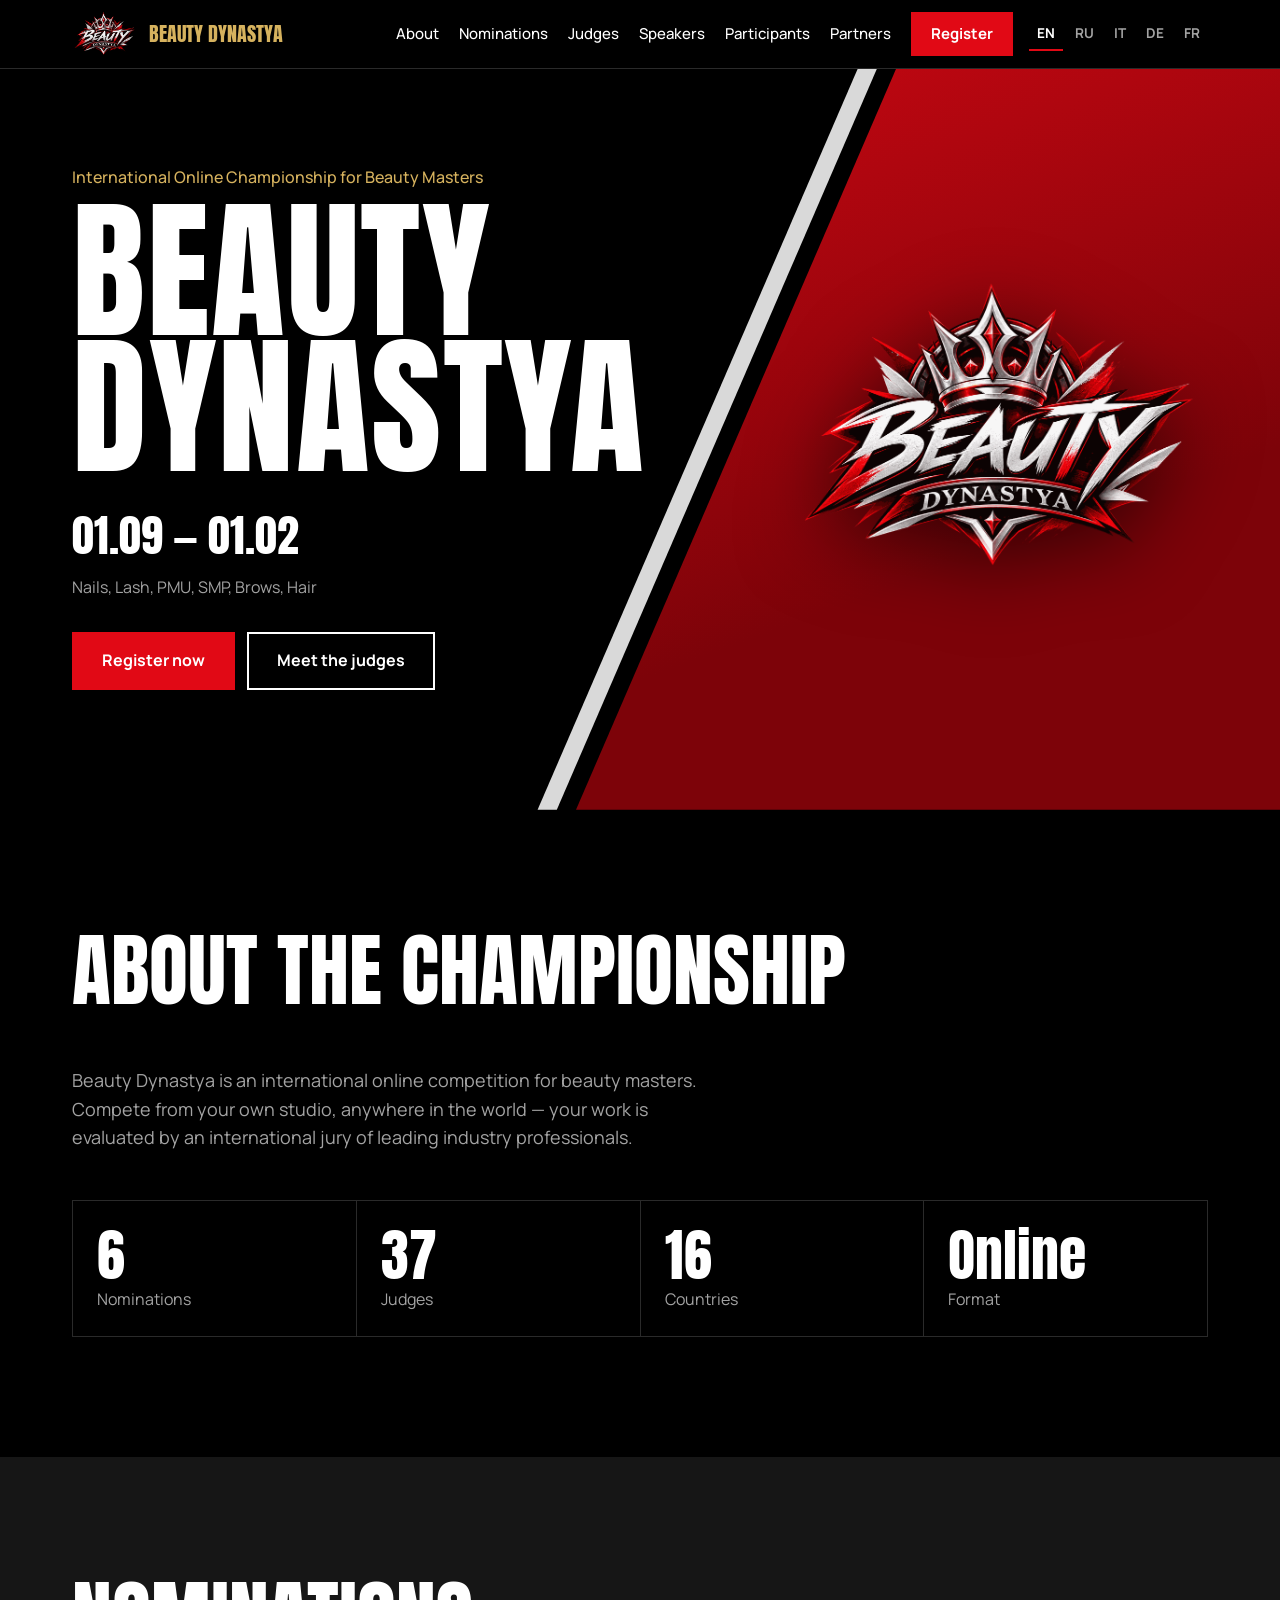
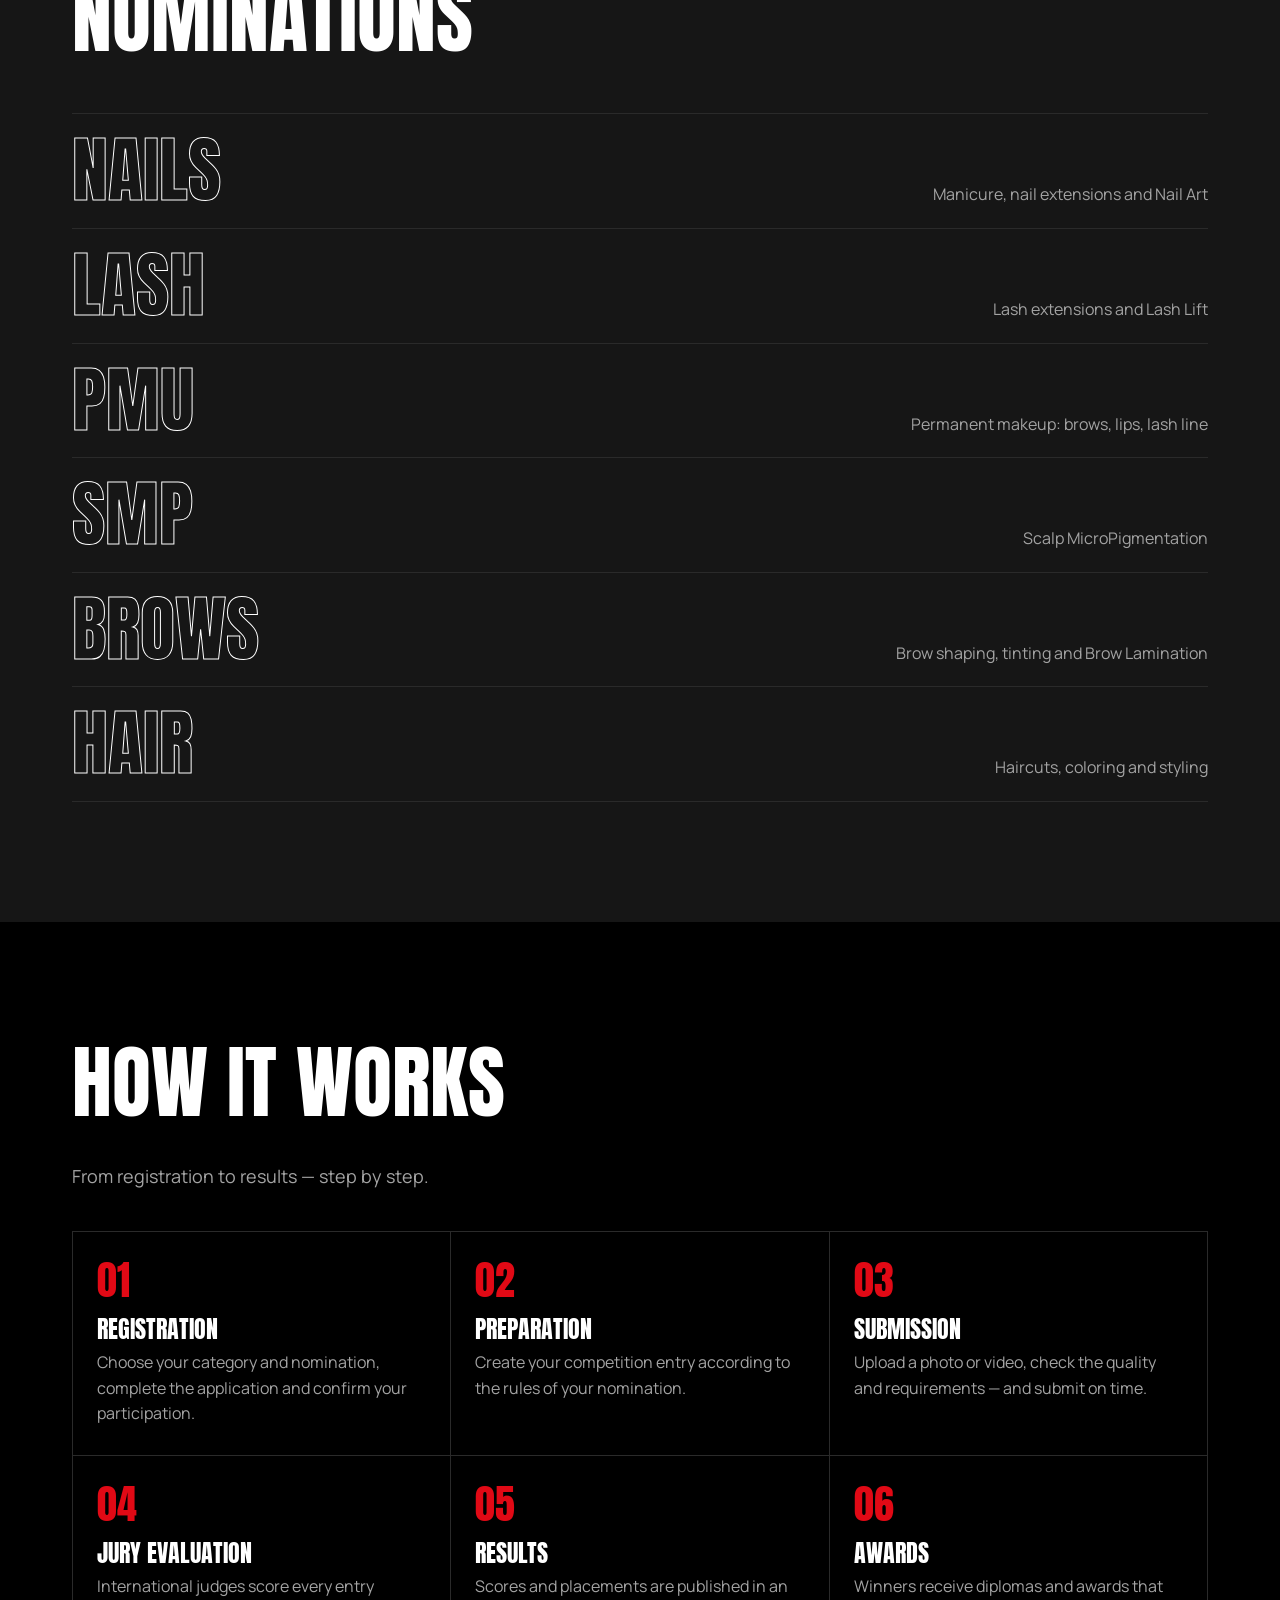
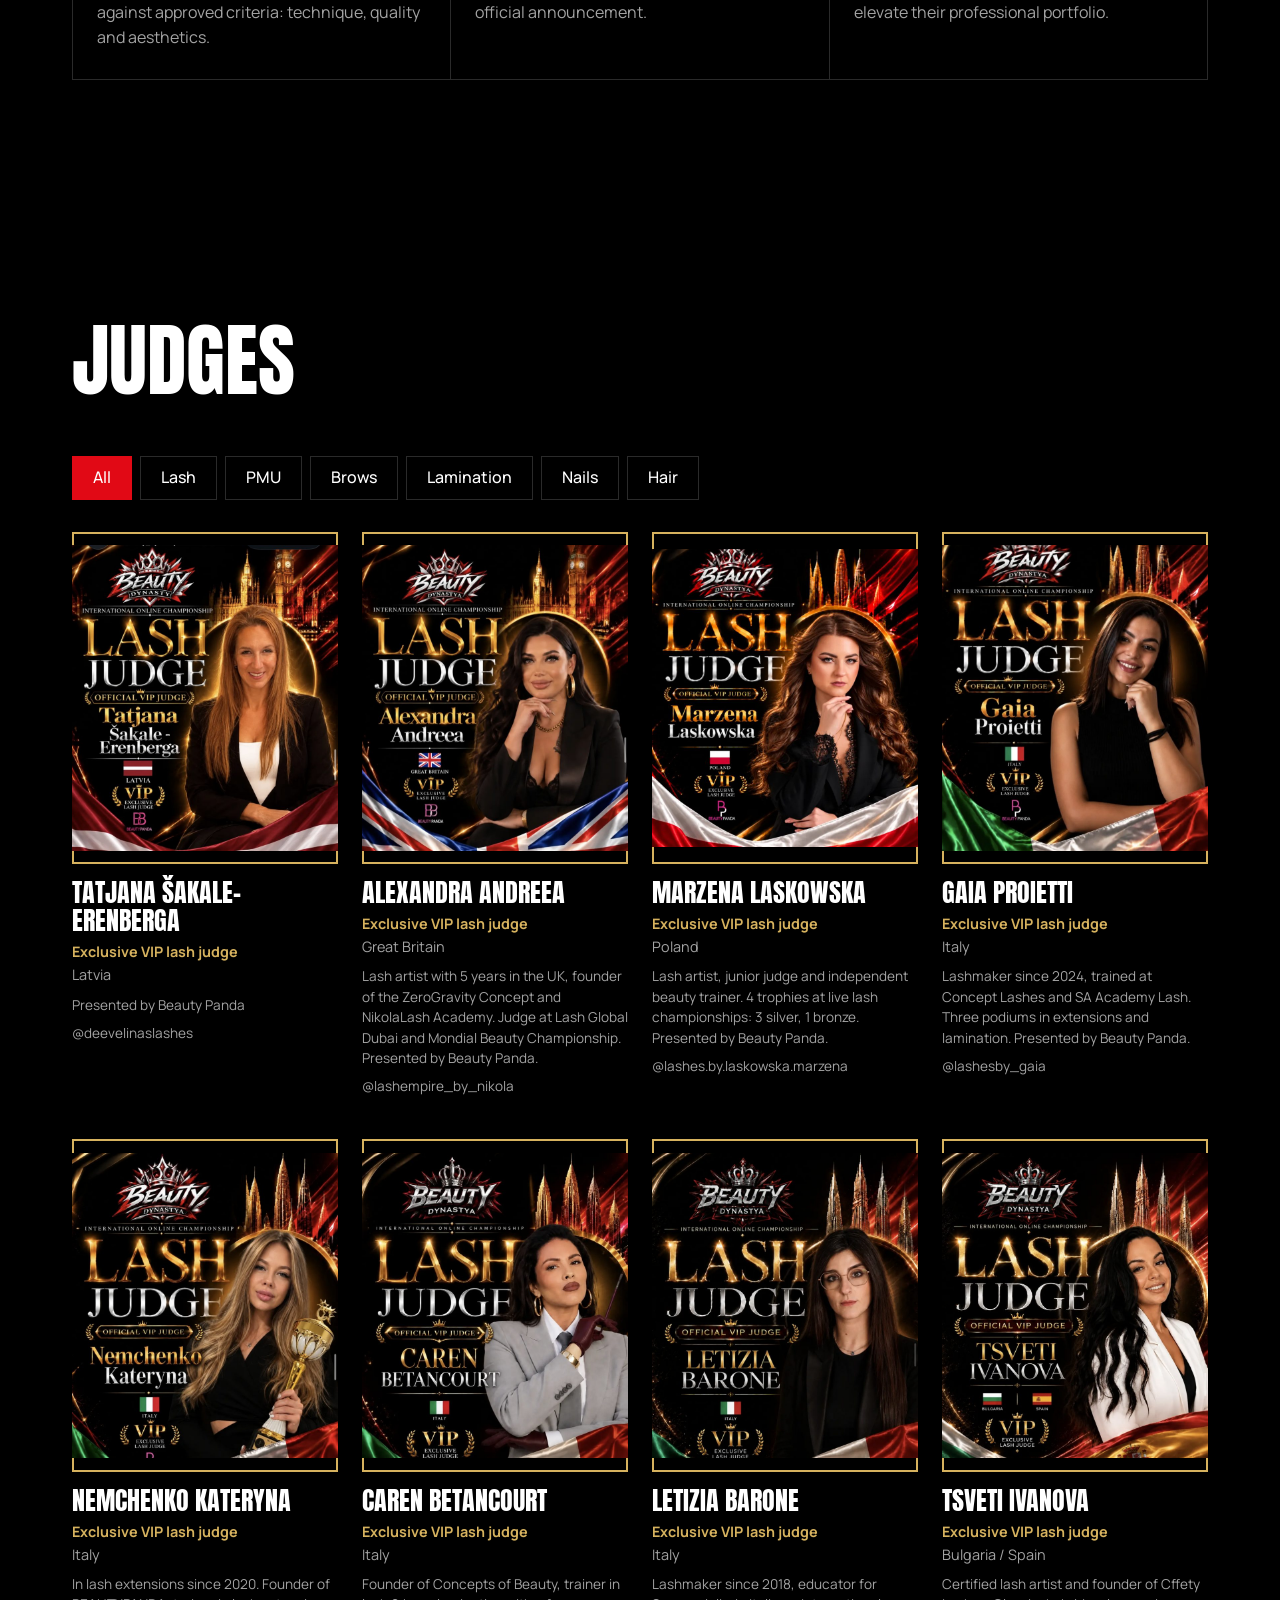
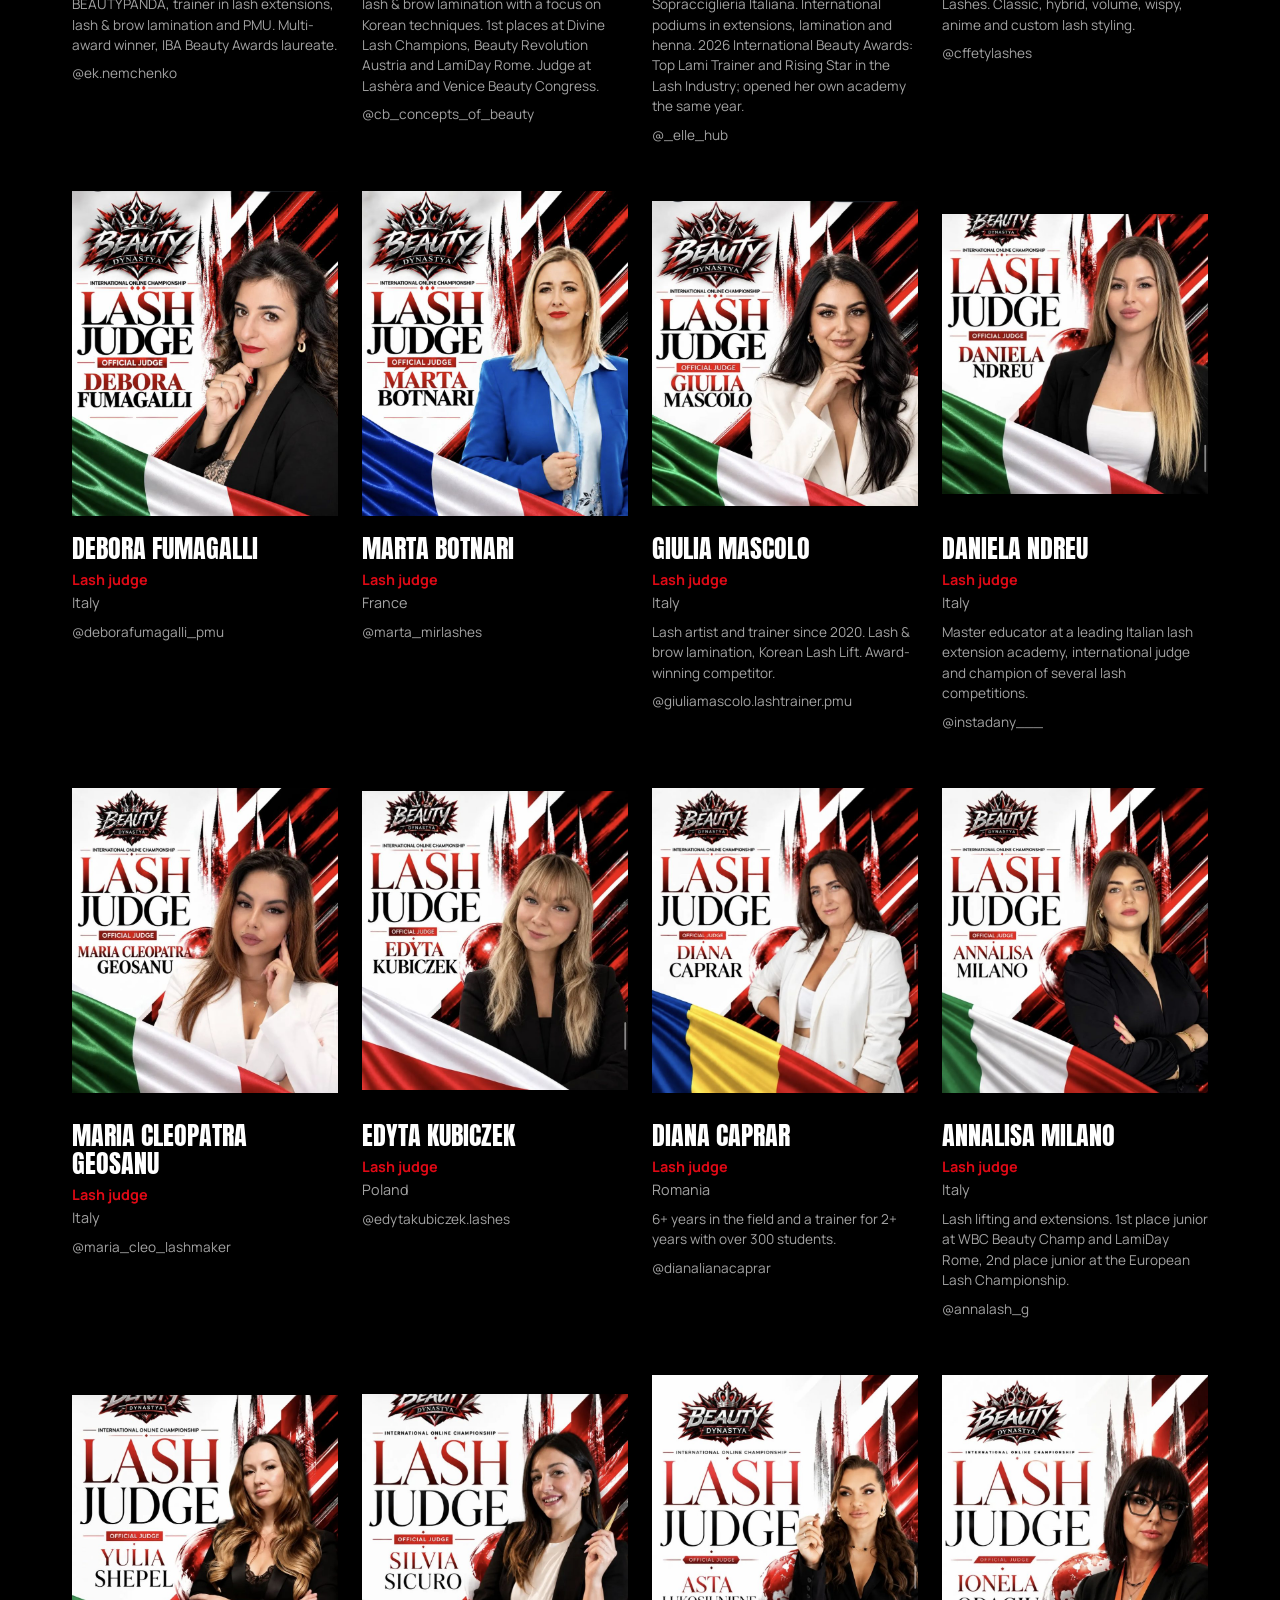
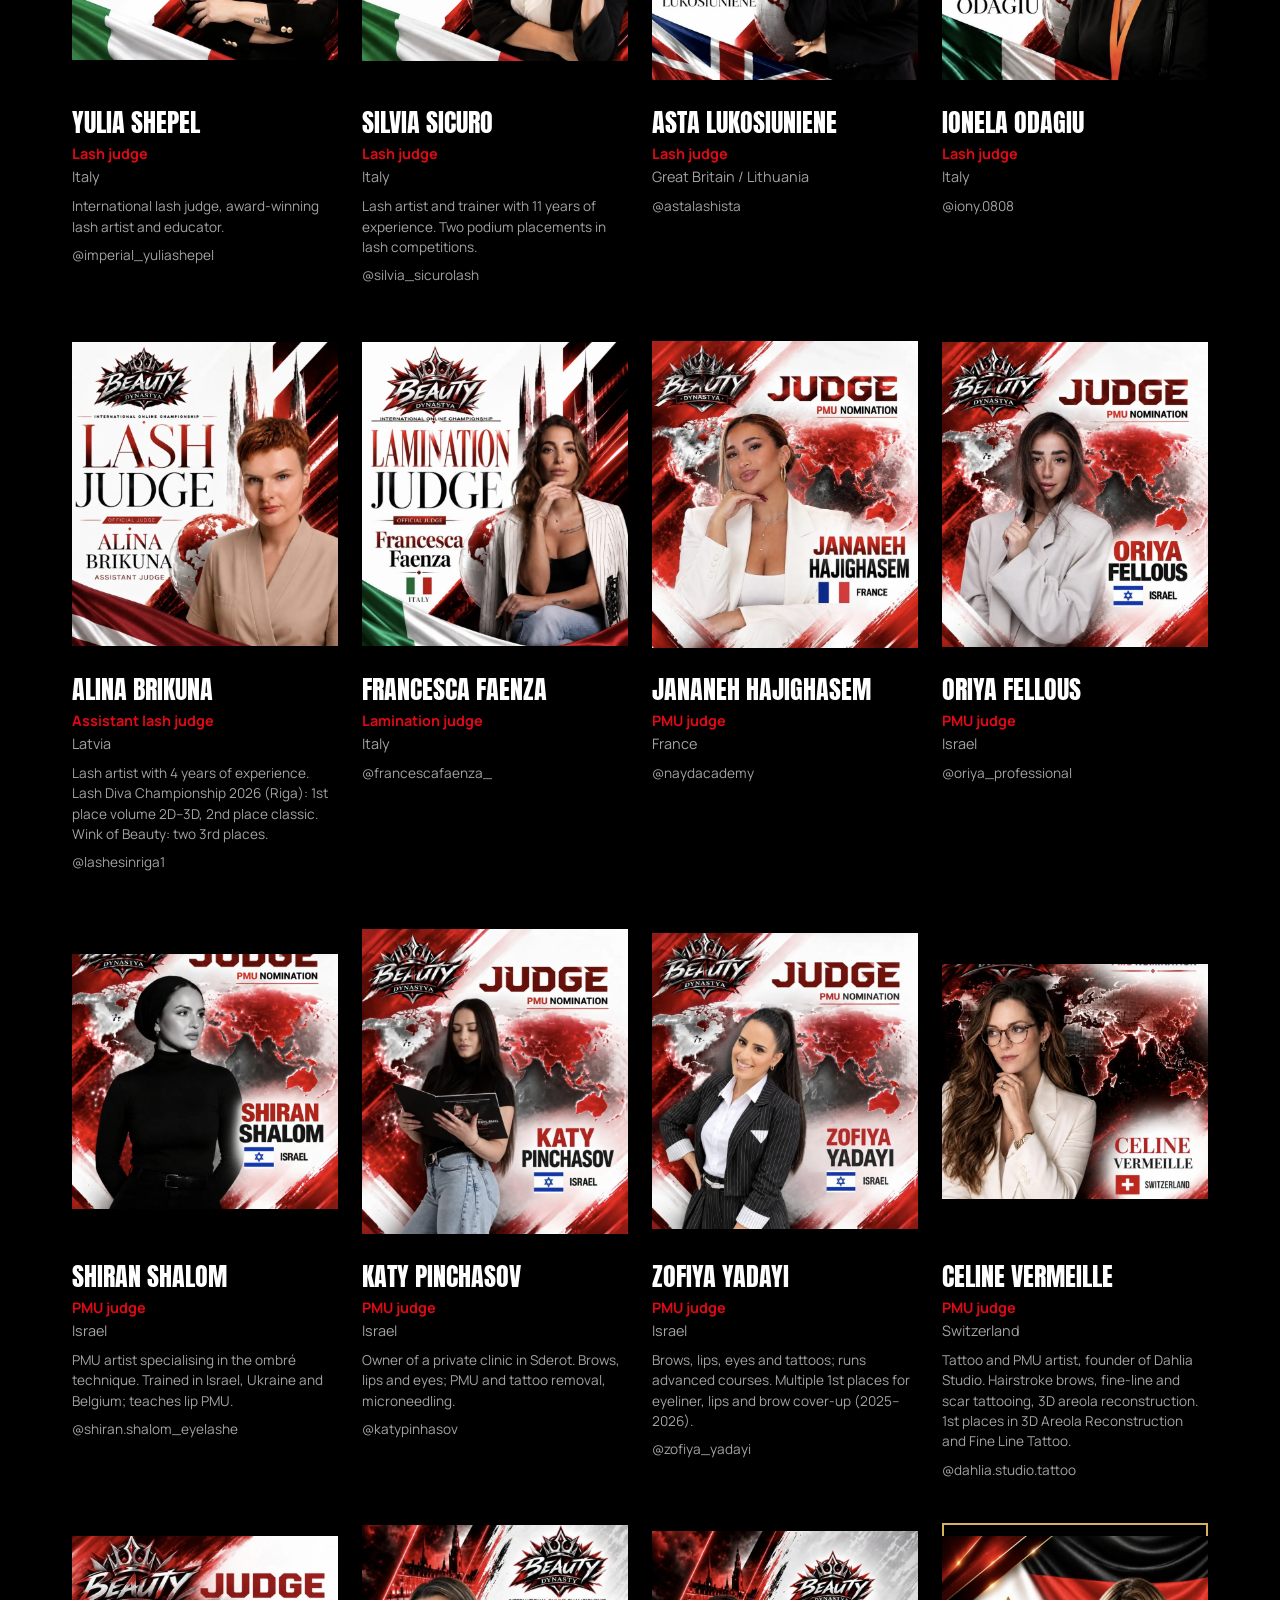
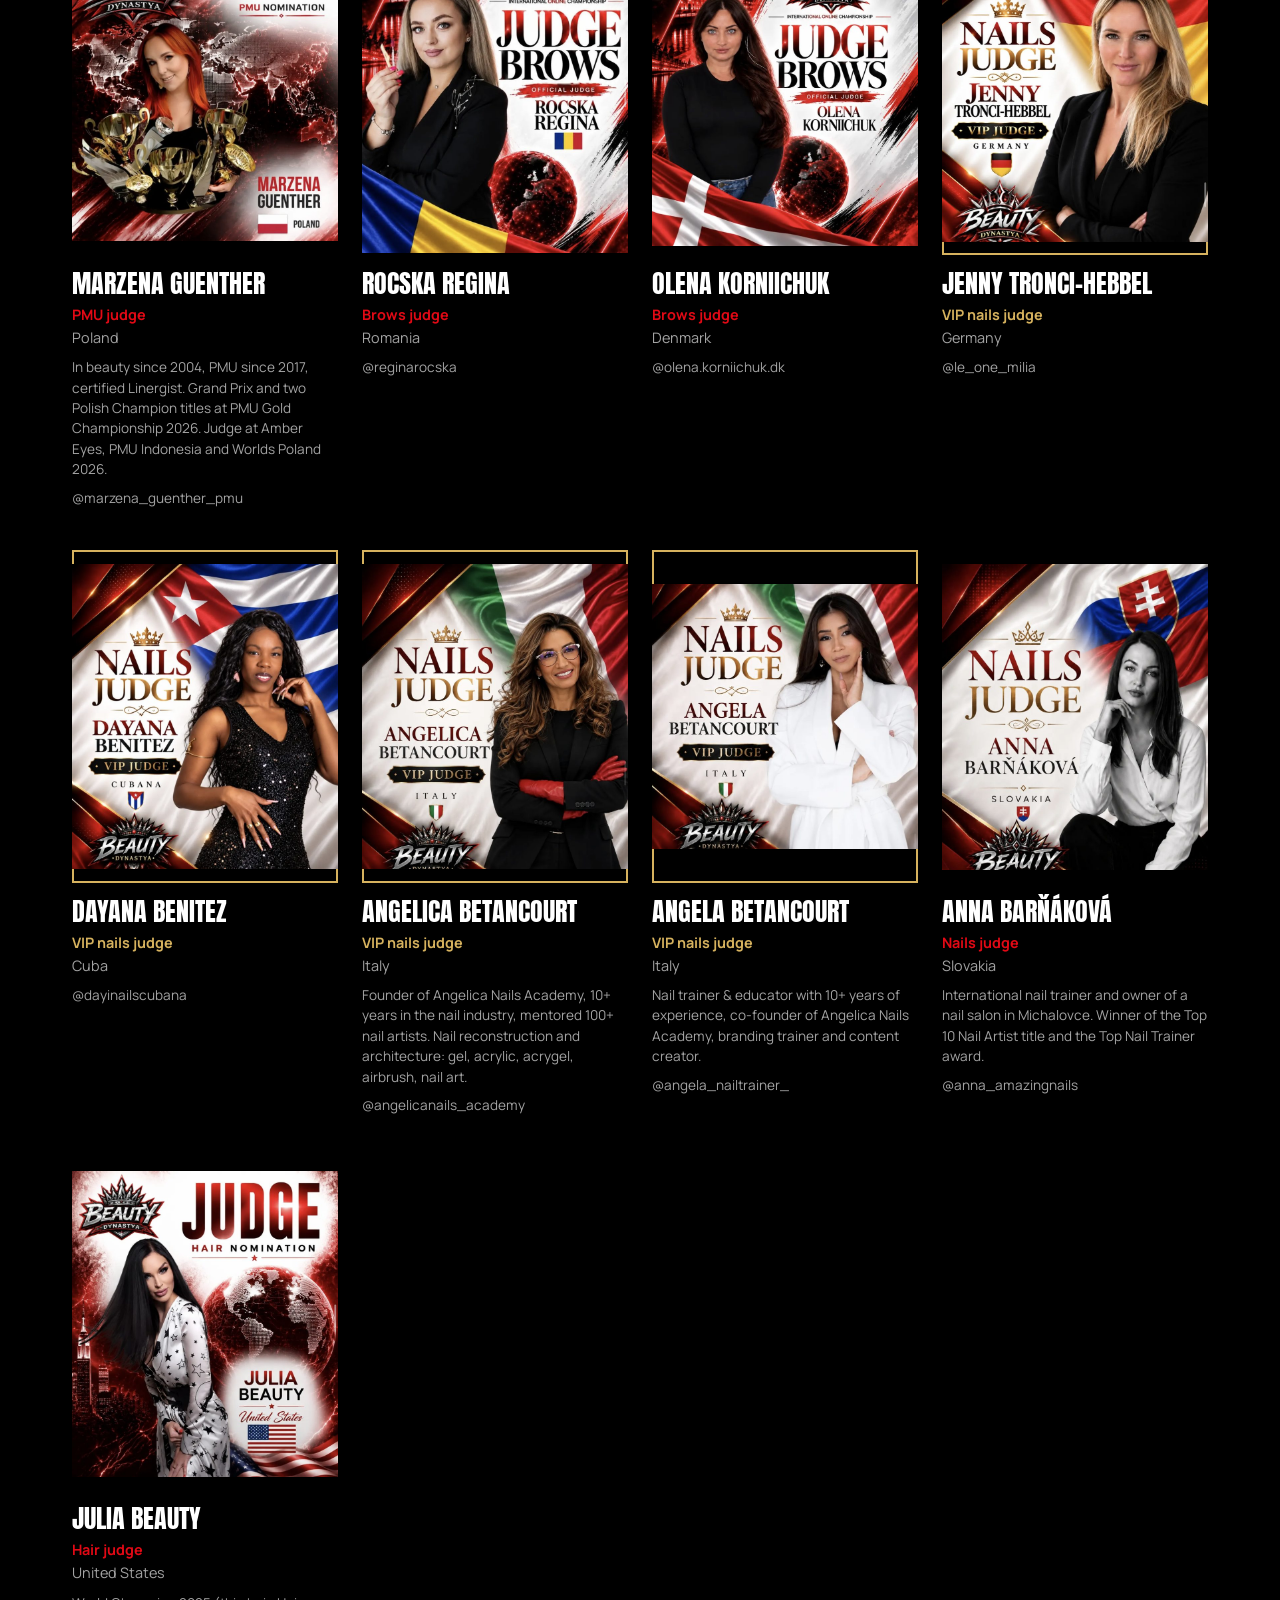
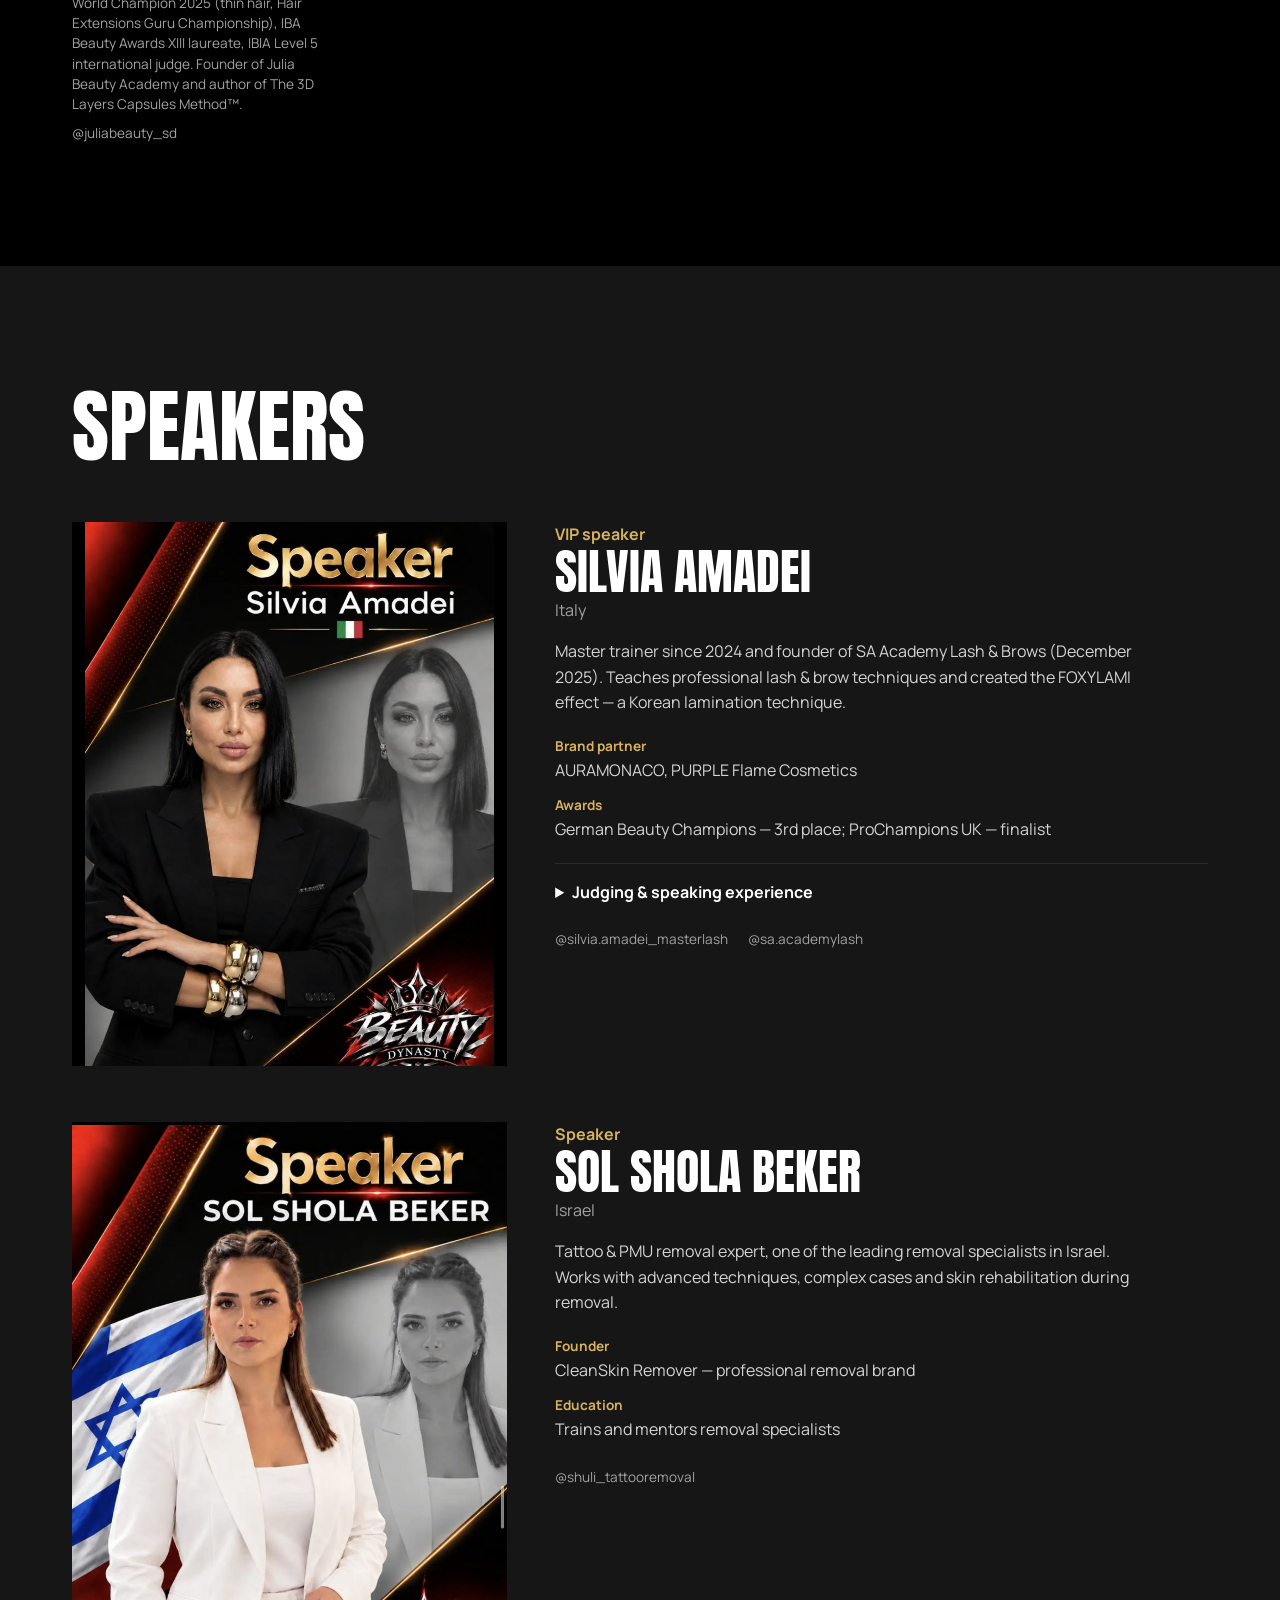
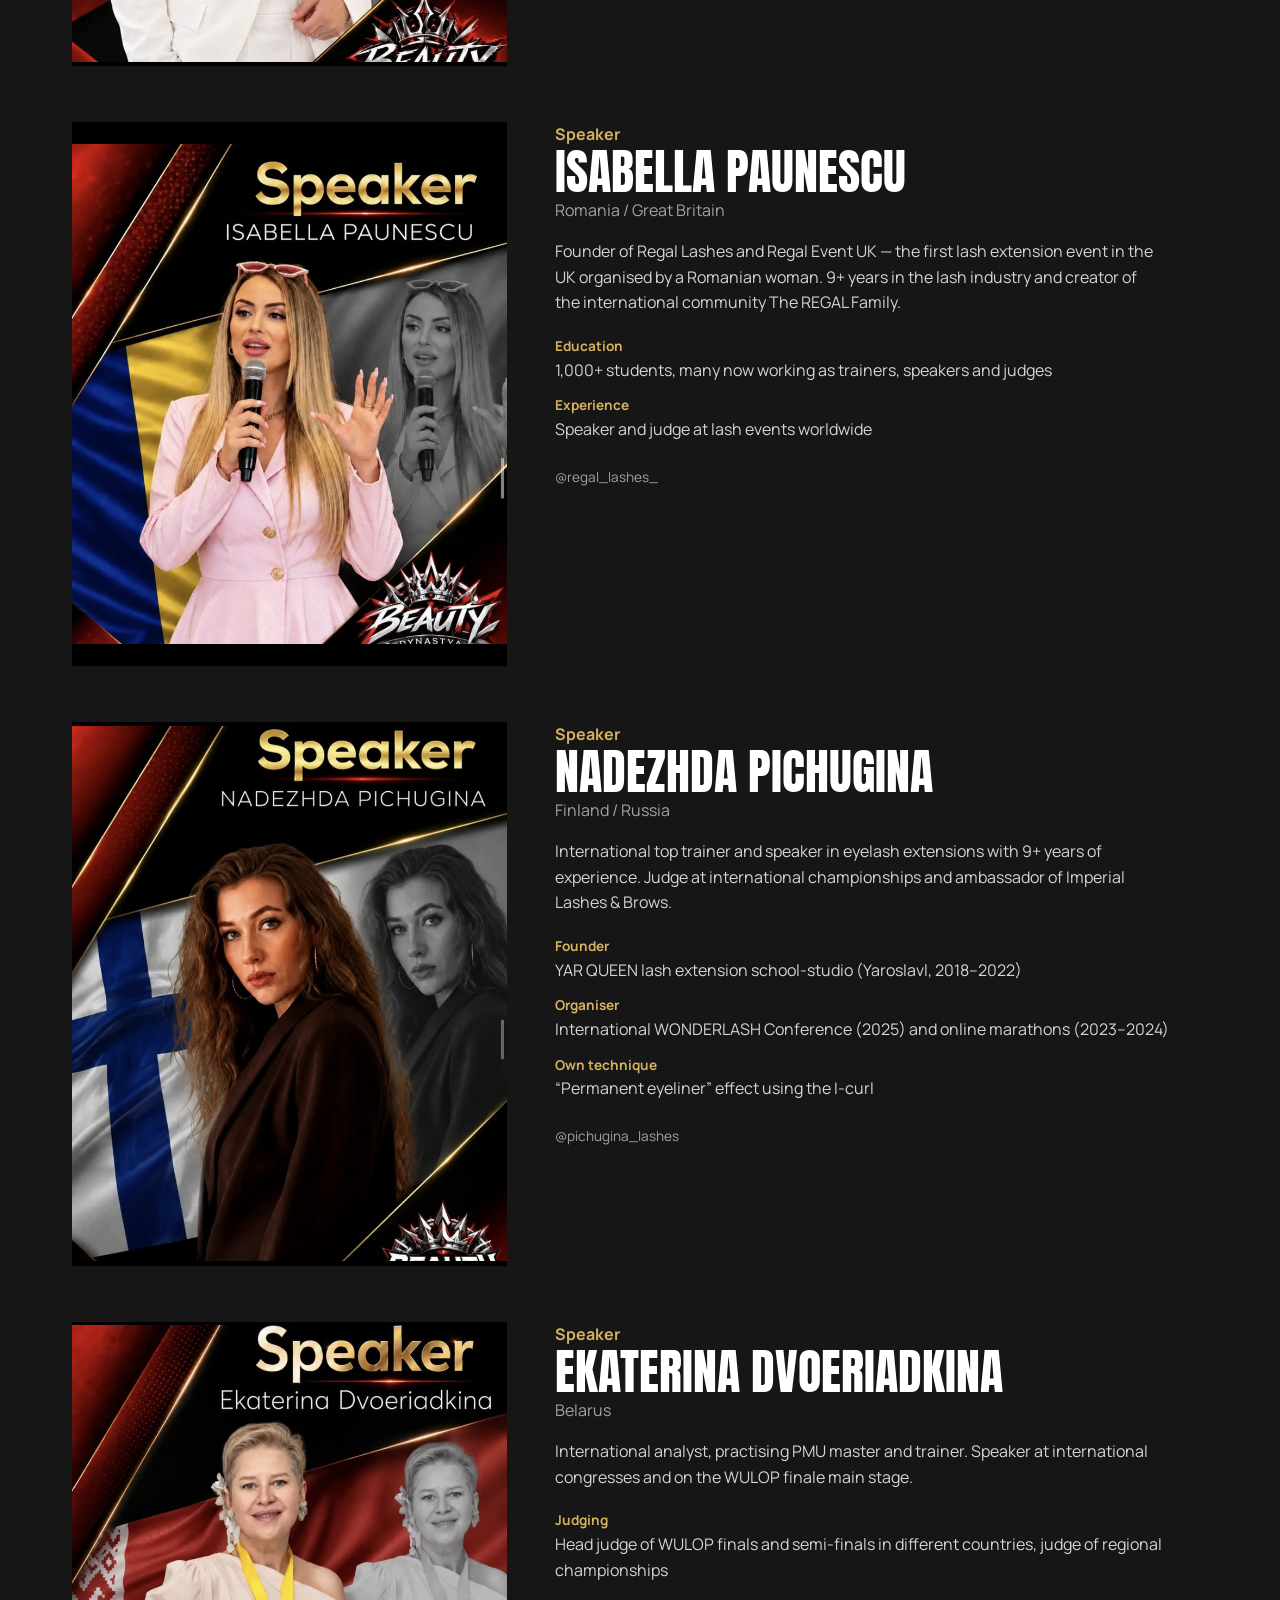
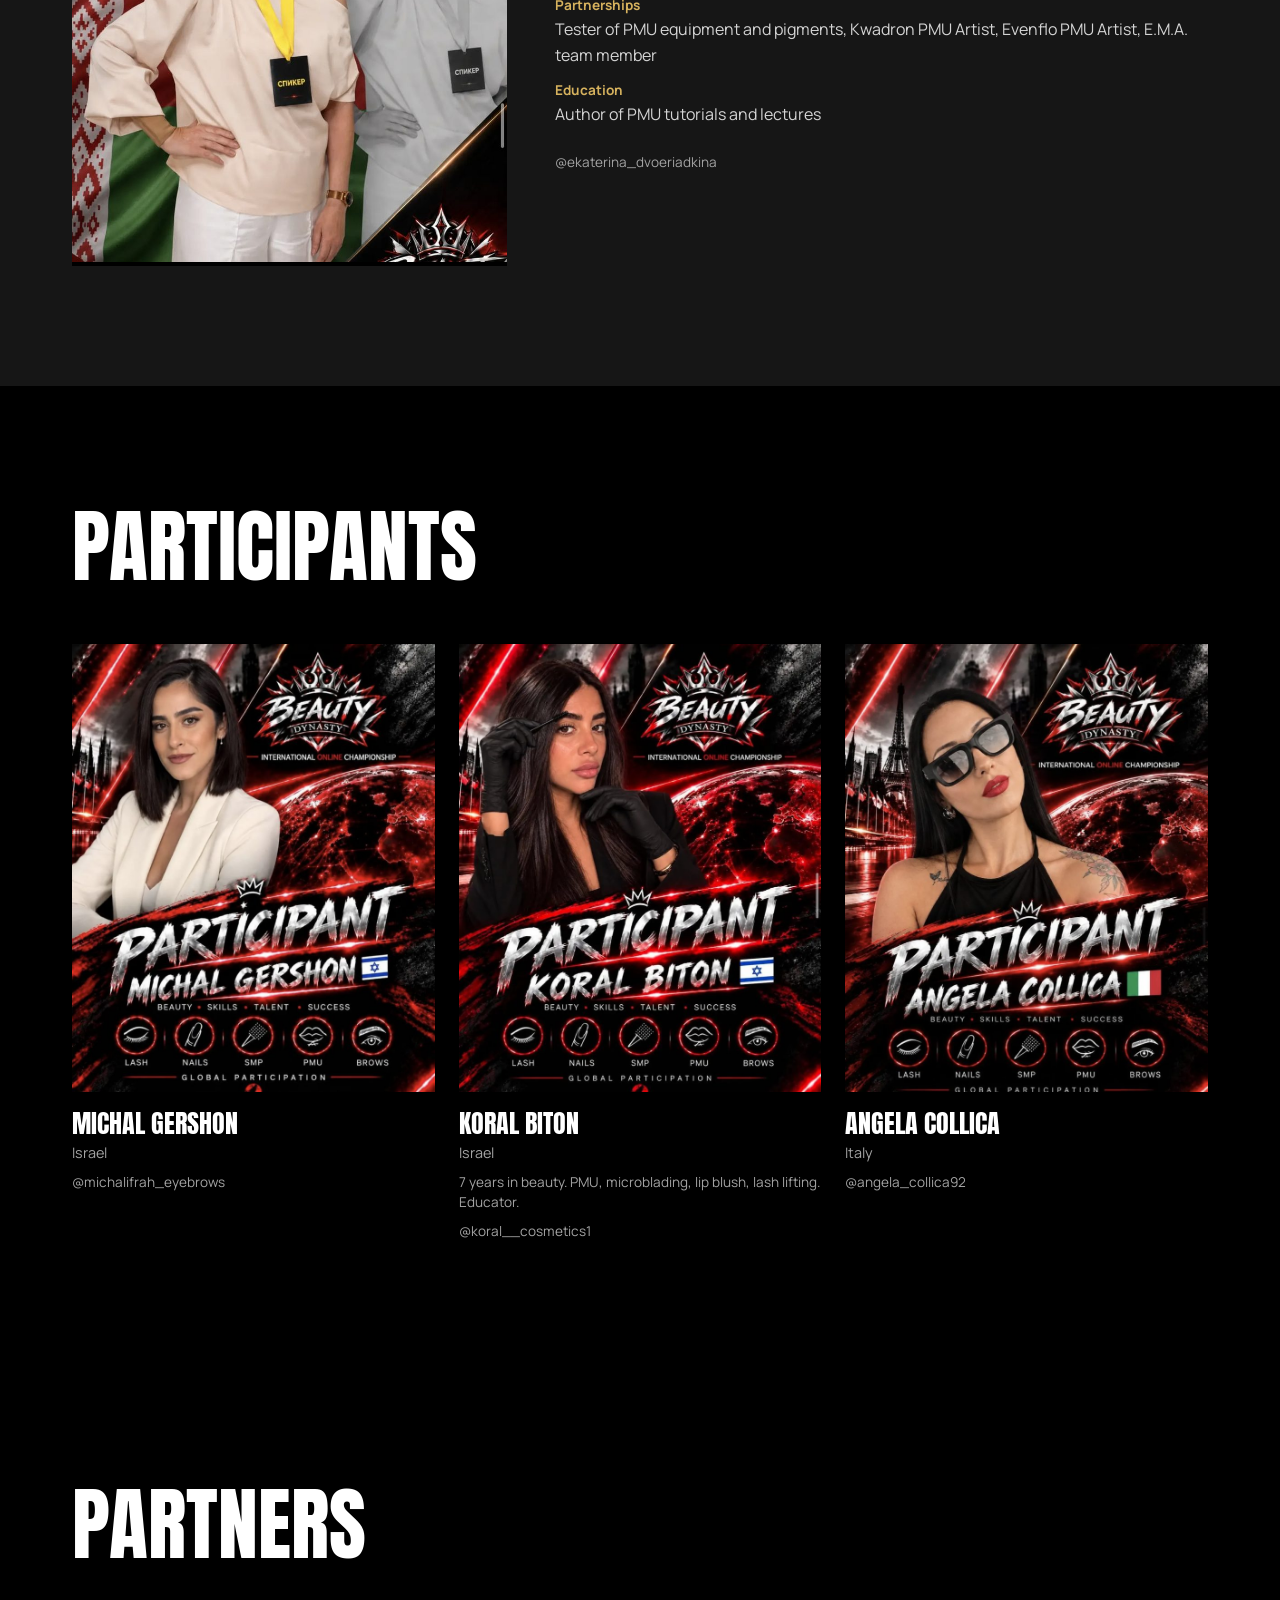
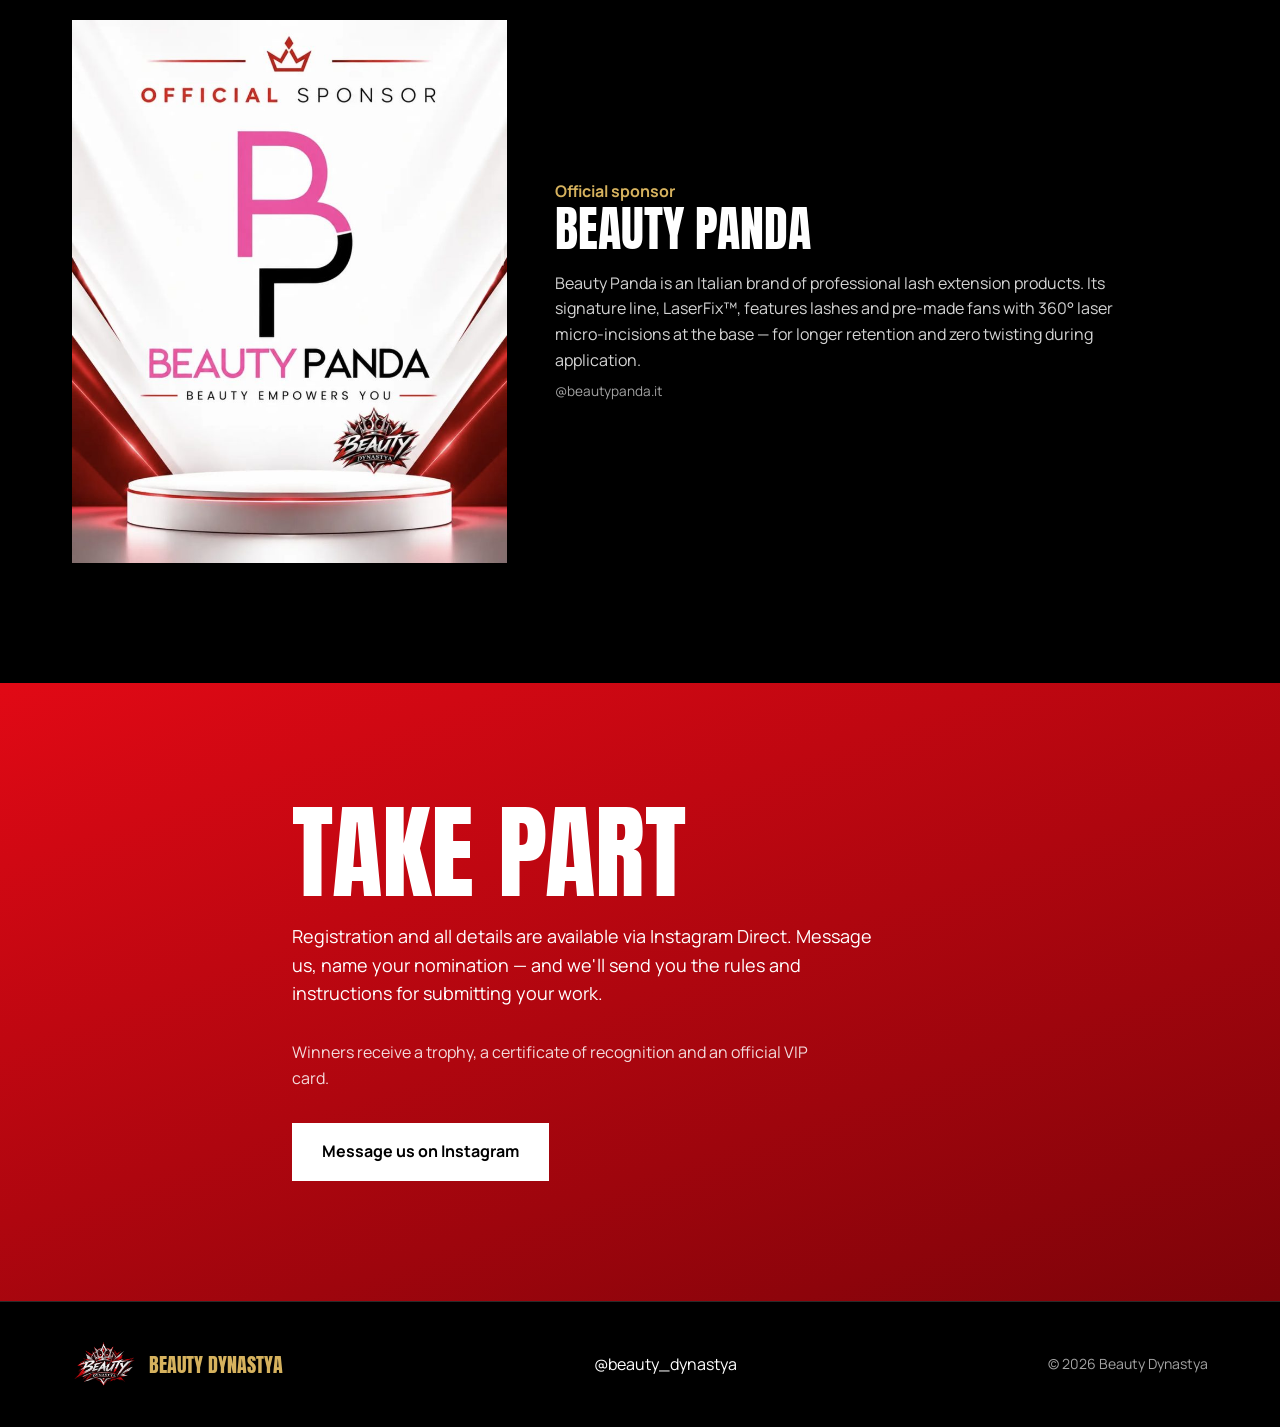
==== commit 18fe72f6: "Update index.html, logo, favicon and access key" ====
--- a/index.html
+++ b/index.html
@@ -5,14 +5,1257 @@
   <meta name="viewport" content="width=device-width, initial-scale=1">
   <title>Beauty Dynastya — International Online Championship for Beauty Masters</title>
   <meta name="description" content="International online championship for beauty masters: Nails, Lash, PMU, SMP, Brows, Hair. 01.09 — 01.02.">
-  <link rel="icon" href="images/favicon.png" type="image/png">
+  <link rel="icon" href="./images/favicon.png" type="image/png">
 
   <link rel="preconnect" href="https://fonts.googleapis.com">
   <link rel="preconnect" href="https://fonts.gstatic.com" crossorigin>
   <link href="https://fonts.googleapis.com/css2?family=Anton&family=Manrope:wght@400;500;700&display=swap" rel="stylesheet">
 
-  <link rel="stylesheet" href="css/style.css">
-  <script src="js/main.js" defer></script>
+  <style>
+/* ==========================================================
+   Beauty Dynastya — styles
+   Mobile-first: base styles for phones, then @media for bigger screens
+   ========================================================== */
+
+/* ---------- 1. Variables ---------- */
+:root {
+  --black: #000;
+  --panel: #161616;
+  --line: #2a2a2a;
+  --red: #e10915;
+  --red-deep: #7d0309;
+  --gold: #d6b25e;
+  --white: #fff;
+  --grey: #a3a3a3;
+  --text-soft: #d4d4d4;
+
+  --font-display: "Anton", "Impact", "Arial Narrow", sans-serif;
+  --font-body: "Manrope", "Segoe UI", Arial, sans-serif;
+  --display-weight: 400; /* Anton has only one weight */
+
+  --container: 1200px;
+  --gap: clamp(16px, 3vw, 32px);
+  --section-pad: clamp(64px, 10vw, 120px);
+  --header-h: 68px;
+}
+
+/* Russian page: Anton has no Cyrillic letters, so Oswald (bold) is used instead */
+html[lang="ru"] {
+  --font-display: "Oswald", "Impact", "Arial Narrow", sans-serif;
+  --display-weight: 700;
+}
+
+/* ---------- 2. Reset ---------- */
+*,
+*::before,
+*::after {
+  box-sizing: border-box;
+  margin: 0;
+  padding: 0;
+}
+
+html {
+  scroll-behavior: smooth;
+  scroll-padding-top: var(--header-h); /* anchors don't hide under the sticky header */
+}
+
+body {
+  font-family: var(--font-body);
+  font-size: 1rem;
+  line-height: 1.6;
+  color: var(--white);
+  background: var(--black);
+}
+
+img {
+  display: block;
+  max-width: 100%;
+  height: auto;
+}
+
+ul {
+  list-style: none;
+}
+
+a {
+  color: inherit;
+  text-decoration: none;
+}
+
+button {
+  font: inherit;
+  color: inherit;
+  background: none;
+  border: none;
+  cursor: pointer;
+}
+
+:focus-visible {
+  outline: 2px solid var(--gold);
+  outline-offset: 3px;
+}
+
+/* the hidden attribute must win over classes like .btn { display: inline-block } */
+[hidden] {
+  display: none !important;
+}
+
+/* ---------- 3. Common ---------- */
+.container {
+  width: 100%;
+  max-width: var(--container);
+  margin: 0 auto;
+  padding: 0 var(--gap);
+}
+
+.section {
+  padding: var(--section-pad) 0;
+}
+
+.section__title {
+  font-family: var(--font-display);
+  font-weight: var(--display-weight);
+  font-size: clamp(2.5rem, 7vw, 5rem);
+  line-height: 1;
+  text-transform: uppercase;
+  margin-bottom: clamp(32px, 5vw, 56px);
+  /* long German words ("Teilnehmerinnen") get hyphenated on narrow phones */
+  hyphens: auto;
+  overflow-wrap: break-word;
+}
+
+.btn {
+  display: inline-block;
+  padding: 14px 28px;
+  font-weight: 700;
+  background: var(--red);
+  border: 2px solid var(--red);
+  transition: background-color 0.2s, color 0.2s;
+}
+
+.btn:hover {
+  background: transparent;
+}
+
+.btn--ghost {
+  background: transparent;
+  border-color: var(--white);
+}
+
+.btn--ghost:hover {
+  background: var(--white);
+  color: var(--black);
+}
+
+.btn--light {
+  background: var(--white);
+  border-color: var(--white);
+  color: var(--black);
+}
+
+.btn--light:hover {
+  color: var(--white);
+}
+
+.btn--small {
+  padding: 8px 18px;
+}
+
+/* Instagram link — used by judges, speakers and participants */
+.insta {
+  display: inline-block;
+  margin-top: 8px;
+  color: var(--grey);
+  font-size: 0.85rem;
+  word-break: break-all; /* long handles don't break the card on phones */
+  border-bottom: 1px solid transparent;
+  transition: color 0.2s, border-color 0.2s;
+}
+
+.insta:hover {
+  color: var(--white);
+  border-color: var(--red);
+}
+
+/* ---------- 4. Header ---------- */
+.header {
+  position: sticky;
+  top: 0;
+  z-index: 100;
+  background: rgba(0, 0, 0, 0.9);
+  backdrop-filter: blur(8px);
+  border-bottom: 1px solid var(--line);
+}
+
+.header__inner {
+  display: flex;
+  align-items: center;
+  justify-content: space-between;
+  height: var(--header-h);
+}
+
+.header__brand {
+  display: flex;
+  align-items: center;
+  gap: 12px;
+  font-family: var(--font-display);
+  font-size: 1.25rem;
+  text-transform: uppercase;
+  white-space: nowrap; /* name stays on one line next to the language switcher */
+  color: var(--gold);
+}
+
+/* Phones: 5 languages + burger don't fit next to the full name, so only the logo stays */
+/* Small logo in header and footer */
+.logo {
+  height: 45px;
+  max-height: 45px;
+  width: auto;
+  object-fit: contain;
+}
+
+.header__brand span {
+  display: none;
+}
+
+@media (min-width: 600px) {
+  .header__brand span {
+    display: inline;
+  }
+}
+
+/* Language switcher */
+.lang {
+  display: flex;
+  gap: 4px;
+  margin-left: auto;   /* phone: pushed right, next to the burger */
+  margin-right: 8px;
+  font-size: 0.85rem;
+  font-weight: 700;
+}
+
+.lang a {
+  display: block;
+  padding: 6px 8px;
+  color: var(--grey);
+  transition: color 0.2s;
+}
+
+.lang a:hover {
+  color: var(--white);
+}
+
+.lang a[aria-current="page"] {
+  color: var(--white);
+  box-shadow: inset 0 -2px 0 var(--red); /* red underline for the current language */
+}
+
+/* Burger: one span + two pseudo-elements = three lines */
+.burger {
+  position: relative;
+  width: 44px;
+  height: 44px;
+}
+
+.burger span,
+.burger span::before,
+.burger span::after {
+  position: absolute;
+  left: 10px;
+  width: 24px;
+  height: 2px;
+  background: var(--white);
+  transition: transform 0.25s, opacity 0.25s;
+}
+
+.burger span { top: 21px; }
+.burger span::before { content: ""; left: 0; top: -7px; }
+.burger span::after  { content: ""; left: 0; top: 7px; }
+
+.burger[aria-expanded="true"] span { background: transparent; }
+.burger[aria-expanded="true"] span::before { transform: translateY(7px) rotate(45deg); }
+.burger[aria-expanded="true"] span::after  { transform: translateY(-7px) rotate(-45deg); }
+
+/* Mobile menu: hidden under the header, opens with .nav--open */
+.nav {
+  position: absolute;
+  top: 100%;
+  left: 0;
+  right: 0;
+  background: var(--black);
+  border-bottom: 1px solid var(--line);
+  display: none;
+}
+
+.nav--open {
+  display: block;
+}
+
+.nav__list {
+  display: flex;
+  flex-direction: column;
+  gap: 20px;
+  padding: 24px var(--gap) 32px;
+  font-weight: 500;
+}
+
+.nav__list a:not(.btn):hover {
+  color: var(--gold);
+}
+
+/* ---------- 5. Hero ---------- */
+.hero {
+  position: relative;
+  overflow: hidden;
+  isolation: isolate; /* keeps z-index: -1 slashes inside the hero */
+  padding: 48px 0 72px;
+}
+
+/* Red diagonal "slash" like on the Instagram posters */
+.hero::before,
+.hero::after {
+  content: "";
+  position: absolute;
+  inset: 0;
+  z-index: -1;
+}
+
+.hero::before {
+  background: linear-gradient(160deg, var(--red) 0%, var(--red-deep) 70%);
+  /* phone: slash only behind the logo, so it doesn't cross the text */
+  clip-path: polygon(100% 48%, 100% 100%, 0 100%, 0 88%);
+  animation: slash-in 0.9s ease-out both;
+}
+
+.hero::after {
+  background: var(--white);
+  clip-path: polygon(100% 45%, 100% 46.5%, 0 86.5%, 0 85%);
+  opacity: 0.85;
+  animation: slash-in 0.9s 0.1s ease-out both;
+}
+
+@keyframes slash-in {
+  from { transform: translateX(30%); opacity: 0; }
+}
+
+.hero__inner {
+  display: flex;
+  flex-direction: column;
+  gap: 40px;
+}
+
+.hero__kicker {
+  font-weight: 500;
+  color: var(--gold);
+  margin-bottom: 12px;
+}
+
+.hero__title {
+  font-family: var(--font-display);
+  font-weight: var(--display-weight);
+  font-size: clamp(3.5rem, 15vw, 9.5rem);
+  line-height: 0.9;
+  text-transform: uppercase;
+  letter-spacing: 0.01em;
+}
+
+.hero__dates {
+  font-family: var(--font-display);
+  font-size: clamp(1.75rem, 5vw, 2.75rem);
+  margin-top: 24px;
+}
+
+.hero__noms {
+  color: var(--grey);
+  margin-top: 4px;
+}
+
+.hero__actions {
+  display: flex;
+  flex-wrap: wrap;
+  gap: 12px;
+  margin-top: 32px;
+}
+
+/* Phone: the logo sits in normal flow under the text (no absolute positioning),
+   so it can never cover the title or buttons */
+.hero__logo {
+  align-self: center;
+  width: min(80vw, 340px);
+}
+
+.hero__logo img {
+  width: 100%;
+  height: auto;
+  object-fit: contain;
+  filter: drop-shadow(0 16px 40px rgba(0, 0, 0, 0.6));
+}
+
+/* ---------- 6. About ---------- */
+.about__text {
+  max-width: 60ch;
+  font-size: 1.125rem;
+  color: var(--grey);
+}
+
+.facts {
+  display: grid;
+  grid-template-columns: repeat(2, 1fr);
+  gap: 1px;
+  margin-top: 48px;
+  background: var(--line); /* 1px gap shows as thin dividers */
+  border: 1px solid var(--line);
+}
+
+.facts__item {
+  display: flex;
+  flex-direction: column-reverse; /* number on top, label below */
+  padding: 24px;
+  background: var(--black);
+}
+
+.facts dt {
+  color: var(--grey);
+}
+
+.facts dd {
+  font-family: var(--font-display);
+  font-size: clamp(2.25rem, 6vw, 3.5rem);
+  line-height: 1.1;
+}
+
+/* ---------- 7. Nominations ---------- */
+.nominations {
+  background: var(--panel);
+}
+
+.noms__item {
+  display: flex;
+  flex-direction: column;
+  padding: 20px 0;
+  border-top: 1px solid var(--line);
+}
+
+.noms__item:last-child {
+  border-bottom: 1px solid var(--line);
+}
+
+.noms__item h3 {
+  font-family: var(--font-display);
+  font-weight: var(--display-weight);
+  font-size: clamp(2.5rem, 9vw, 4.5rem);
+  line-height: 1;
+  text-transform: uppercase;
+  color: transparent;
+  -webkit-text-stroke: 1px var(--white);
+  transition: color 0.2s;
+}
+
+.noms__item:hover h3 {
+  color: var(--red);
+  -webkit-text-stroke-color: var(--red);
+}
+
+.noms__item p {
+  color: var(--grey);
+  margin-top: 6px;
+}
+
+/* ---------- 7b. How it works ---------- */
+/* Steps go in order, so it is an <ol>; numbers come from a CSS counter */
+.process__lead {
+  max-width: 60ch;
+  color: var(--grey);
+  font-size: 1.125rem;
+  margin: -16px 0 40px;
+}
+
+.process__list {
+  list-style: none;
+  counter-reset: step;
+  display: grid;
+  gap: 1px;
+  background: var(--line); /* 1px gap shows as thin dividers, like .facts */
+  border: 1px solid var(--line);
+}
+
+.process__step {
+  counter-increment: step;
+  padding: 28px 24px;
+  background: var(--black);
+}
+
+.process__step::before {
+  content: counter(step, decimal-leading-zero);
+  display: block;
+  font-family: var(--font-display);
+  font-weight: var(--display-weight);
+  font-size: 2.5rem;
+  line-height: 1;
+  color: var(--red);
+  margin-bottom: 16px;
+}
+
+.process__title {
+  font-family: var(--font-display);
+  font-weight: var(--display-weight);
+  font-size: 1.5rem;
+  line-height: 1.1;
+  text-transform: uppercase;
+}
+
+.process__text {
+  color: var(--grey);
+  margin-top: 8px;
+}
+
+/* ---------- 8. Judges ---------- */
+.filter {
+  display: flex;
+  flex-wrap: wrap;
+  gap: 8px;
+  margin-bottom: 32px;
+}
+
+.filter__btn {
+  padding: 8px 20px;
+  border: 1px solid var(--line);
+  font-weight: 500;
+  transition: border-color 0.2s, background-color 0.2s;
+}
+
+.filter__btn:hover {
+  border-color: var(--white);
+}
+
+.filter__btn[aria-pressed="true"] {
+  background: var(--red);
+  border-color: var(--red);
+}
+
+.judges__grid {
+  display: grid;
+  grid-template-columns: repeat(2, 1fr);
+  gap: 24px 16px;
+}
+
+/* Photo block (used by judges, speakers and participants) */
+.photo {
+  position: relative;
+  aspect-ratio: 4 / 5; /* same shape as Instagram posts */
+  overflow: hidden;
+  background: linear-gradient(160deg, #262626, #0d0d0d);
+}
+
+/* red corner slash, drawn above the photo */
+.photo::after {
+  content: "";
+  position: absolute;
+  z-index: 2;
+  right: 0;
+  bottom: 0;
+  width: 45%;
+  height: 30%;
+  background: var(--red);
+  clip-path: polygon(100% 0, 100% 100%, 0 100%);
+}
+
+.photo img {
+  position: relative;
+  z-index: 1;
+  width: 100%;
+  height: 100%;
+  object-fit: cover;
+}
+
+/* Instagram poster: shown whole, without our corner slash */
+.photo--poster {
+  background: var(--black);
+}
+
+.photo--poster img {
+  object-fit: contain; /* never cut off the text on the poster */
+}
+
+.photo--poster::after {
+  display: none;
+}
+
+.photo__initials {
+  position: absolute;
+  inset: 0;
+  display: grid;
+  place-items: center;
+  font-family: var(--font-display);
+  font-size: 3rem;
+  color: #3a3a3a;
+}
+
+.judge__name {
+  font-family: var(--font-display);
+  font-weight: var(--display-weight);
+  font-size: clamp(1.25rem, 3vw, 1.6rem);
+  line-height: 1.1;
+  text-transform: uppercase;
+  margin-top: 14px;
+}
+
+.judge__role {
+  color: var(--red);
+  font-weight: 700;
+  font-size: 0.9rem;
+  margin-top: 6px;
+}
+
+.judge__country {
+  color: var(--grey);
+  font-size: 0.9rem;
+}
+
+.judge__bio {
+  color: var(--grey);
+  font-size: 0.85rem;
+  line-height: 1.5;
+  margin-top: 8px;
+}
+
+/* VIP judge — gold instead of red */
+.judge--vip .photo {
+  outline: 2px solid var(--gold);
+  outline-offset: -2px;
+}
+
+.judge--vip .photo::after { background: var(--gold); }
+.judge--vip .judge__role  { color: var(--gold); }
+
+/* ---------- 9. Speakers ---------- */
+.speakers {
+  background: var(--panel);
+}
+
+.speakers__grid {
+  display: grid;
+  gap: 56px;
+}
+
+/* phone: photo on top, text below */
+.speaker {
+  display: grid;
+  gap: 20px;
+}
+
+.speaker .photo {
+  aspect-ratio: 4 / 5;
+  max-width: 420px;
+}
+
+.speaker .photo::after {
+  background: var(--gold);
+}
+
+/* black & white like on the posters, colour on hover */
+.speaker .photo img {
+  filter: grayscale(1);
+  transition: filter 0.4s;
+}
+
+.speaker:hover .photo img {
+  filter: none;
+}
+
+/* posters already have their own colours */
+.speaker .photo--poster img {
+  filter: none;
+}
+
+.speaker__label {
+  color: var(--gold);
+  font-weight: 700;
+}
+
+.speaker__name {
+  font-family: var(--font-display);
+  font-weight: var(--display-weight);
+  font-size: clamp(2rem, 5vw, 3rem);
+  line-height: 1.05;
+  text-transform: uppercase;
+}
+
+.speaker__country {
+  color: var(--grey);
+}
+
+.speaker__bio {
+  max-width: 60ch;
+  margin-top: 16px;
+  color: var(--text-soft);
+}
+
+.speaker__facts {
+  display: grid;
+  gap: 12px;
+  margin-top: 20px;
+}
+
+.speaker__facts dt {
+  color: var(--gold);
+  font-size: 0.85rem;
+  font-weight: 700;
+}
+
+.speaker__facts dd {
+  color: var(--text-soft);
+}
+
+/* "Judging & speaking experience" — opens on click, no JS */
+.more {
+  margin-top: 20px;
+  border-top: 1px solid var(--line);
+  padding-top: 16px;
+}
+
+.more summary {
+  cursor: pointer;
+  font-weight: 700;
+}
+
+.more summary:hover {
+  color: var(--gold);
+}
+
+.speaker__links {
+  display: flex;
+  flex-wrap: wrap;
+  gap: 4px 20px;
+  margin-top: 16px;
+}
+
+/* ---------- 10. Participants ---------- */
+.participants__grid {
+  display: grid;
+  grid-template-columns: repeat(2, 1fr);
+  gap: 24px 16px;
+}
+
+.participant__name {
+  font-family: var(--font-display);
+  font-weight: var(--display-weight);
+  font-size: clamp(1.25rem, 3vw, 1.6rem);
+  line-height: 1.1;
+  text-transform: uppercase;
+  margin-top: 14px;
+}
+
+.participant__country {
+  color: var(--grey);
+  font-size: 0.9rem;
+  margin-top: 4px;
+}
+
+.participant__bio {
+  color: var(--grey);
+  font-size: 0.85rem;
+  line-height: 1.5;
+  margin-top: 8px;
+}
+
+/* ---------- 10b. Partners ---------- */
+.partner {
+  display: grid;
+  gap: 24px;
+  align-items: center;
+}
+
+.partner__img {
+  width: 100%;
+  max-width: 420px;
+}
+
+/* ---------- 11. Register ---------- */
+.register {
+  background: linear-gradient(160deg, var(--red) 0%, var(--red-deep) 100%);
+}
+
+.register__inner {
+  max-width: 760px;
+}
+
+.register__title {
+  font-family: var(--font-display);
+  font-weight: var(--display-weight);
+  font-size: clamp(3rem, 10vw, 6.5rem);
+  line-height: 0.95;
+  text-transform: uppercase;
+}
+
+.register__text {
+  max-width: 55ch;
+  font-size: 1.125rem;
+  margin: 20px 0 32px;
+}
+
+.register__note {
+  max-width: 55ch;
+  margin-bottom: 32px;
+  opacity: 0.85;
+}
+
+/* ---------- 12. Footer ---------- */
+.footer {
+  padding: 40px 0;
+  border-top: 1px solid var(--line);
+}
+
+.footer__inner {
+  display: flex;
+  flex-direction: column;
+  gap: 16px;
+}
+
+.footer__link:hover {
+  color: var(--gold);
+}
+
+.footer__copy {
+  color: var(--grey);
+  font-size: 0.875rem;
+}
+
+/* ---------- 13. Application modal ---------- */
+/* <dialog> gives us Esc-to-close, focus trapping and a ::backdrop for free */
+.modal {
+  --modal-bg: #141414;
+  --accent: #e50914;
+  --accent-gold: #d4af37;
+
+  width: min(100% - 32px, 600px);
+  max-height: calc(100dvh - 32px);
+  margin: auto;
+  padding: 0;
+  border: 1px solid var(--line);
+  background: var(--modal-bg);
+  color: var(--white);
+}
+
+.modal[open] {
+  animation: modal-in 0.25s ease-out;
+}
+
+.modal::backdrop {
+  background: rgba(0, 0, 0, 0.75);
+  backdrop-filter: blur(4px);
+}
+
+@keyframes modal-in {
+  from { opacity: 0; transform: translateY(16px); }
+}
+
+/* page behind the modal does not scroll */
+body:has(.modal[open]) {
+  overflow: hidden;
+}
+
+/* fills the whole dialog, so a click that reaches <dialog> itself = click on the backdrop */
+.modal__inner {
+  position: relative;
+  padding: 40px 20px 28px;
+}
+
+.modal__close {
+  position: absolute;
+  top: 8px;
+  right: 8px;
+  width: 44px;
+  height: 44px;
+  font-size: 1.75rem;
+  line-height: 1;
+  color: var(--grey);
+  transition: color 0.2s;
+}
+
+.modal__close:hover {
+  color: var(--white);
+}
+
+.modal__title {
+  font-family: var(--font-display);
+  font-weight: var(--display-weight);
+  font-size: clamp(1.75rem, 6vw, 2.5rem);
+  line-height: 1.05;
+  text-transform: uppercase;
+  padding-right: 40px;
+}
+
+/* progress: "Step 1 of 3" + bar */
+.progress {
+  margin: 20px 0 28px;
+}
+
+.progress__label {
+  color: var(--accent-gold);
+  font-size: 0.875rem;
+  font-weight: 700;
+}
+
+.progress__bar {
+  height: 4px;
+  margin-top: 8px;
+  background: var(--line);
+}
+
+.progress__bar span {
+  display: block;
+  height: 100%;
+  width: calc(var(--step, 1) / 3 * 100%);
+  background: var(--accent);
+  transition: width 0.3s ease;
+}
+
+/* steps */
+.step {
+  border: none;
+}
+
+.step__title {
+  font-weight: 700;
+  font-size: 1.125rem;
+  margin-bottom: 20px;
+}
+
+.form-grid {
+  display: grid;
+  gap: 18px;
+}
+
+.field {
+  display: grid;
+  gap: 6px;
+  min-width: 0;
+  border: none;
+}
+
+.field > label,
+.field > legend {
+  font-size: 0.875rem;
+  font-weight: 500;
+  color: var(--text-soft);
+  margin-bottom: 6px;
+}
+
+.field__hint {
+  color: var(--grey);
+  font-size: 0.8rem;
+}
+
+.field input[type="text"],
+.field input[type="email"],
+.field input[type="tel"],
+.field input[type="url"] {
+  width: 100%;
+  padding: 13px 14px;
+  font: inherit;
+  color: var(--white);
+  background: #0b0b0b;
+  border: 1px solid var(--line);
+  transition: border-color 0.2s;
+}
+
+.field input:focus {
+  outline: none;
+  border-color: var(--accent-gold);
+}
+
+.field__error {
+  min-height: 1em;
+  color: #ff5a5f;
+  font-size: 0.8rem;
+}
+
+.field--error input {
+  border-color: var(--accent);
+}
+
+/* radio buttons styled as pills */
+.choices {
+  display: flex;
+  flex-wrap: wrap;
+  gap: 8px;
+}
+
+.choice {
+  position: relative;
+}
+
+.choice input {
+  position: absolute;
+  opacity: 0;
+  pointer-events: none;
+}
+
+.choice span {
+  display: inline-block;
+  padding: 10px 16px;
+  border: 1px solid var(--line);
+  cursor: pointer;
+  transition: border-color 0.2s, background-color 0.2s;
+}
+
+.choice:hover span {
+  border-color: var(--white);
+}
+
+.choice input:checked + span {
+  background: var(--accent);
+  border-color: var(--accent);
+}
+
+.choice input:focus-visible + span {
+  outline: 2px solid var(--accent-gold);
+  outline-offset: 2px;
+}
+
+.field--error .choice span {
+  border-color: rgba(229, 9, 20, 0.6);
+}
+
+.check {
+  display: flex;
+  align-items: flex-start;
+  gap: 10px;
+  cursor: pointer;
+}
+
+.check input {
+  width: 20px;
+  height: 20px;
+  margin-top: 2px;
+  flex-shrink: 0;
+  accent-color: var(--accent);
+}
+
+/* hidden for people, visible for spam bots (honeypot) */
+.visually-hidden {
+  position: absolute;
+  width: 1px;
+  height: 1px;
+  overflow: hidden;
+  clip-path: inset(50%);
+  white-space: nowrap;
+}
+
+/* back / next / submit */
+.form__nav {
+  display: flex;
+  justify-content: space-between;
+  gap: 12px;
+  margin-top: 28px;
+}
+
+.form__nav .btn {
+  cursor: pointer;
+}
+
+.form__nav .btn:disabled {
+  opacity: 0.6;
+  cursor: progress;
+}
+
+.form__nav [data-next],
+.form__nav [type="submit"] {
+  margin-left: auto;
+  background: var(--accent);
+  border-color: var(--accent);
+}
+
+.form__error {
+  margin-top: 16px;
+  color: #ff5a5f;
+}
+
+/* success screen */
+.success {
+  text-align: center;
+  padding: 24px 0 8px;
+}
+
+.success__icon {
+  display: grid;
+  place-items: center;
+  width: 72px;
+  height: 72px;
+  margin: 0 auto 20px;
+  border: 2px solid var(--accent-gold);
+  border-radius: 50%;
+  color: var(--accent-gold);
+  font-size: 2rem;
+}
+
+.success__text {
+  color: var(--text-soft);
+  max-width: 40ch;
+  margin: 12px auto 28px;
+}
+
+/* ==========================================================
+   Tablets — from 600px
+   ========================================================== */
+@media (min-width: 600px) {
+  .facts {
+    grid-template-columns: repeat(4, 1fr);
+  }
+
+  .judges__grid,
+  .participants__grid {
+    grid-template-columns: repeat(3, 1fr);
+  }
+
+  .process__list {
+    grid-template-columns: repeat(2, 1fr);
+  }
+
+  .modal__inner {
+    padding: 48px 40px 36px;
+  }
+
+  /* contacts: two columns, name and email full width */
+  .form-grid--two {
+    grid-template-columns: 1fr 1fr;
+  }
+
+  .field--wide {
+    grid-column: 1 / -1;
+  }
+
+  .noms__item {
+    flex-direction: row;
+    align-items: baseline;
+    justify-content: space-between;
+    gap: 24px;
+  }
+
+  .noms__item p {
+    text-align: right;
+  }
+}
+
+/* ==========================================================
+   Desktop — from 960px
+   ========================================================== */
+@media (min-width: 960px) {
+  .hero {
+    padding: 96px 0 120px;
+  }
+
+  /* desktop: big diagonal slash on the right half */
+  .hero::before {
+    clip-path: polygon(70% 0, 100% 0, 100% 100%, 45% 100%);
+  }
+
+  .hero::after {
+    clip-path: polygon(67% 0, 68.5% 0, 43.5% 100%, 42% 100%);
+  }
+
+  .hero__inner {
+    flex-direction: row;
+    align-items: center;
+    justify-content: space-between;
+  }
+
+  .hero__logo {
+    width: 420px;
+    flex-shrink: 0;
+  }
+
+  .judges__grid {
+    grid-template-columns: repeat(4, 1fr);
+    gap: 40px 24px;
+  }
+
+  .participants__grid {
+    gap: 40px 24px;
+  }
+
+  .process__list {
+    grid-template-columns: repeat(3, 1fr);
+  }
+
+  /* partner: logo left, text right — same proportions as speakers */
+  .partner {
+    grid-template-columns: minmax(280px, 2fr) 3fr;
+    gap: 48px;
+  }
+
+  .partner__img {
+    max-width: none;
+  }
+
+  /* speakers: photo left, text right */
+  .speaker {
+    grid-template-columns: minmax(280px, 2fr) 3fr;
+    align-items: start;
+    gap: 48px;
+  }
+
+  .speaker .photo {
+    max-width: none;
+  }
+
+  .footer__inner {
+    flex-direction: row;
+    align-items: center;
+    justify-content: space-between;
+  }
+}
+
+/* ==========================================================
+   Wide desktop — from 1200px
+   The menu has 7 links + button + language switcher,
+   so it fits in one row only from 1200px; below that the burger is used
+   ========================================================== */
+@media (min-width: 1200px) {
+  /* burger hidden, menu in one row */
+  .burger {
+    display: none;
+  }
+
+  /* order: logo, menu, language switcher */
+  .nav {
+    order: 2;
+    margin-left: auto;
+    position: static;
+    display: block;
+    background: none;
+    border: none;
+  }
+
+  .lang {
+    order: 3;
+    margin: 0 0 0 16px;
+  }
+
+  /* 7 links in RU/DE/FR are long, so tighter gaps keep the row inside 1200px */
+  .nav__list {
+    flex-direction: row;
+    align-items: center;
+    gap: 20px;
+    padding: 0;
+    font-size: 0.9375rem;
+  }
+}
+
+/* Users who turned off animations in the system */
+@media (prefers-reduced-motion: reduce) {
+  html { scroll-behavior: auto; }
+
+  *,
+  *::before,
+  *::after {
+    animation: none !important;
+    transition: none !important;
+  }
+}
+
+  </style>
 </head>
 <body>
 
@@ -20,7 +1263,7 @@
   <header class="header">
     <div class="container header__inner">
       <a href="#top" class="header__brand">
-        <img src="images/logo.png" alt="" width="44" height="44">
+        <img class="logo" src="./images/logo.png" alt="" width="65" height="45">
         <span>Beauty Dynastya</span>
       </a>
 
@@ -46,7 +1289,7 @@
           <li><a href="#speakers">Speakers</a></li>
           <li><a href="#participants">Participants</a></li>
           <li><a href="#partners">Partners</a></li>
-          <li><a href="#register" class="btn btn--small">Register</a></li>
+          <li><a href="#register" class="btn btn--small" data-open-apply>Register</a></li>
         </ul>
       </nav>
     </div>
@@ -63,13 +1306,13 @@
           <p class="hero__dates"><time>01.09</time> — <time>01.02</time></p>
           <p class="hero__noms">Nails, Lash, PMU, SMP, Brows, Hair</p>
           <div class="hero__actions">
-            <a href="#register" class="btn">Register now</a>
+            <a href="#register" class="btn" data-open-apply>Register now</a>
             <a href="#judges" class="btn btn--ghost">Meet the judges</a>
           </div>
         </div>
 
         <div class="hero__logo">
-          <img src="images/logo.png" alt="Beauty Dynastya logo" width="464" height="464">
+          <img src="./images/logo.png" alt="Beauty Dynastya logo" width="900" height="623">
         </div>
       </div>
     </section>
@@ -161,7 +1404,7 @@
           <!-- LASH -->
           <li class="judge judge--vip" data-category="lash">
             <div class="photo photo--poster">
-              <img src="images/posters/tatjana-sakale-erenberga.jpg" alt="Tatjana Šakale-Erenberga" loading="lazy">
+              <img src="./images/posters/tatjana-sakale-erenberga.jpg" alt="Tatjana Šakale-Erenberga" loading="lazy">
               <span class="photo__initials" aria-hidden="true">TŠ</span>
             </div>
             <h3 class="judge__name">Tatjana Šakale-Erenberga</h3>
@@ -172,7 +1415,7 @@
           </li>
           <li class="judge judge--vip" data-category="lash">
             <div class="photo photo--poster">
-              <img src="images/posters/alexandra-andreea.jpg" alt="Alexandra Andreea" loading="lazy">
+              <img src="./images/posters/alexandra-andreea.jpg" alt="Alexandra Andreea" loading="lazy">
               <span class="photo__initials" aria-hidden="true">AA</span>
             </div>
             <h3 class="judge__name">Alexandra Andreea</h3>
@@ -183,7 +1426,7 @@
           </li>
           <li class="judge judge--vip" data-category="lash">
             <div class="photo photo--poster">
-              <img src="images/posters/marzena-laskowska.jpg" alt="Marzena Laskowska" loading="lazy">
+              <img src="./images/posters/marzena-laskowska.jpg" alt="Marzena Laskowska" loading="lazy">
               <span class="photo__initials" aria-hidden="true">ML</span>
             </div>
             <h3 class="judge__name">Marzena Laskowska</h3>
@@ -194,7 +1437,7 @@
           </li>
           <li class="judge judge--vip" data-category="lash">
             <div class="photo photo--poster">
-              <img src="images/posters/gaia-proietti.jpg" alt="Gaia Proietti" loading="lazy">
+              <img src="./images/posters/gaia-proietti.jpg" alt="Gaia Proietti" loading="lazy">
               <span class="photo__initials" aria-hidden="true">GP</span>
             </div>
             <h3 class="judge__name">Gaia Proietti</h3>
@@ -205,7 +1448,7 @@
           </li>
           <li class="judge judge--vip" data-category="lash">
             <div class="photo photo--poster">
-              <img src="images/posters/kateryna-nemchenko.jpg" alt="Nemchenko Kateryna" loading="lazy">
+              <img src="./images/posters/kateryna-nemchenko.jpg" alt="Nemchenko Kateryna" loading="lazy">
               <span class="photo__initials" aria-hidden="true">NK</span>
             </div>
             <h3 class="judge__name">Nemchenko Kateryna</h3>
@@ -216,7 +1459,7 @@
           </li>
           <li class="judge judge--vip" data-category="lash">
             <div class="photo photo--poster">
-              <img src="images/posters/caren-betancourt.jpg" alt="Caren Betancourt" loading="lazy">
+              <img src="./images/posters/caren-betancourt.jpg" alt="Caren Betancourt" loading="lazy">
               <span class="photo__initials" aria-hidden="true">CB</span>
             </div>
             <h3 class="judge__name">Caren Betancourt</h3>
@@ -227,7 +1470,7 @@
           </li>
           <li class="judge judge--vip" data-category="lash">
             <div class="photo photo--poster">
-              <img src="images/posters/letizia-barone.jpg" alt="Letizia Barone" loading="lazy">
+              <img src="./images/posters/letizia-barone.jpg" alt="Letizia Barone" loading="lazy">
               <span class="photo__initials" aria-hidden="true">LB</span>
             </div>
             <h3 class="judge__name">Letizia Barone</h3>
@@ -238,7 +1481,7 @@
           </li>
           <li class="judge judge--vip" data-category="lash">
             <div class="photo photo--poster">
-              <img src="images/posters/tsveti-ivanova.jpg" alt="Tsveti Ivanova" loading="lazy">
+              <img src="./images/posters/tsveti-ivanova.jpg" alt="Tsveti Ivanova" loading="lazy">
               <span class="photo__initials" aria-hidden="true">TI</span>
             </div>
             <h3 class="judge__name">Tsveti Ivanova</h3>
@@ -249,7 +1492,7 @@
           </li>
           <li class="judge" data-category="lash">
             <div class="photo photo--poster">
-              <img src="images/posters/debora-fumagalli.jpg" alt="Debora Fumagalli" loading="lazy">
+              <img src="./images/posters/debora-fumagalli.jpg" alt="Debora Fumagalli" loading="lazy">
               <span class="photo__initials" aria-hidden="true">DF</span>
             </div>
             <h3 class="judge__name">Debora Fumagalli</h3>
@@ -259,7 +1502,7 @@
           </li>
           <li class="judge" data-category="lash">
             <div class="photo photo--poster">
-              <img src="images/posters/marta-botnari.jpg" alt="Marta Botnari" loading="lazy">
+              <img src="./images/posters/marta-botnari.jpg" alt="Marta Botnari" loading="lazy">
               <span class="photo__initials" aria-hidden="true">MB</span>
             </div>
             <h3 class="judge__name">Marta Botnari</h3>
@@ -269,7 +1512,7 @@
           </li>
           <li class="judge" data-category="lash">
             <div class="photo photo--poster">
-              <img src="images/posters/giulia-mascolo.jpg" alt="Giulia Mascolo" loading="lazy">
+              <img src="./images/posters/giulia-mascolo.jpg" alt="Giulia Mascolo" loading="lazy">
               <span class="photo__initials" aria-hidden="true">GM</span>
             </div>
             <h3 class="judge__name">Giulia Mascolo</h3>
@@ -280,7 +1523,7 @@
           </li>
           <li class="judge" data-category="lash">
             <div class="photo photo--poster">
-              <img src="images/posters/daniela-ndreu.jpg" alt="Daniela Ndreu" loading="lazy">
+              <img src="./images/posters/daniela-ndreu.jpg" alt="Daniela Ndreu" loading="lazy">
               <span class="photo__initials" aria-hidden="true">DN</span>
             </div>
             <h3 class="judge__name">Daniela Ndreu</h3>
@@ -291,7 +1534,7 @@
           </li>
           <li class="judge" data-category="lash">
             <div class="photo photo--poster">
-              <img src="images/posters/maria-cleopatra-geosanu.jpg" alt="Maria Cleopatra Geosanu" loading="lazy">
+              <img src="./images/posters/maria-cleopatra-geosanu.jpg" alt="Maria Cleopatra Geosanu" loading="lazy">
               <span class="photo__initials" aria-hidden="true">MG</span>
             </div>
             <h3 class="judge__name">Maria Cleopatra Geosanu</h3>
@@ -301,7 +1544,7 @@
           </li>
           <li class="judge" data-category="lash">
             <div class="photo photo--poster">
-              <img src="images/posters/edyta-kubiczek.jpg" alt="Edyta Kubiczek" loading="lazy">
+              <img src="./images/posters/edyta-kubiczek.jpg" alt="Edyta Kubiczek" loading="lazy">
               <span class="photo__initials" aria-hidden="true">EK</span>
             </div>
             <h3 class="judge__name">Edyta Kubiczek</h3>
@@ -311,7 +1554,7 @@
           </li>
           <li class="judge" data-category="lash">
             <div class="photo photo--poster">
-              <img src="images/posters/diana-caprar.jpg" alt="Diana Caprar" loading="lazy">
+              <img src="./images/posters/diana-caprar.jpg" alt="Diana Caprar" loading="lazy">
               <span class="photo__initials" aria-hidden="true">DC</span>
             </div>
             <h3 class="judge__name">Diana Caprar</h3>
@@ -322,7 +1565,7 @@
           </li>
           <li class="judge" data-category="lash">
             <div class="photo photo--poster">
-              <img src="images/posters/annalisa-milano.jpg" alt="Annalisa Milano" loading="lazy">
+              <img src="./images/posters/annalisa-milano.jpg" alt="Annalisa Milano" loading="lazy">
               <span class="photo__initials" aria-hidden="true">AM</span>
             </div>
             <h3 class="judge__name">Annalisa Milano</h3>
@@ -333,7 +1576,7 @@
           </li>
           <li class="judge" data-category="lash">
             <div class="photo photo--poster">
-              <img src="images/posters/yulia-shepel.jpg" alt="Yulia Shepel" loading="lazy">
+              <img src="./images/posters/yulia-shepel.jpg" alt="Yulia Shepel" loading="lazy">
               <span class="photo__initials" aria-hidden="true">YS</span>
             </div>
             <h3 class="judge__name">Yulia Shepel</h3>
@@ -344,7 +1587,7 @@
           </li>
           <li class="judge" data-category="lash">
             <div class="photo photo--poster">
-              <img src="images/posters/silvia-sicuro.jpg" alt="Silvia Sicuro" loading="lazy">
+              <img src="./images/posters/silvia-sicuro.jpg" alt="Silvia Sicuro" loading="lazy">
               <span class="photo__initials" aria-hidden="true">SS</span>
             </div>
             <h3 class="judge__name">Silvia Sicuro</h3>
@@ -355,7 +1598,7 @@
           </li>
           <li class="judge" data-category="lash">
             <div class="photo photo--poster">
-              <img src="images/posters/asta-lukosiuniene.jpg" alt="Asta Lukosiuniene" loading="lazy">
+              <img src="./images/posters/asta-lukosiuniene.jpg" alt="Asta Lukosiuniene" loading="lazy">
               <span class="photo__initials" aria-hidden="true">AL</span>
             </div>
             <h3 class="judge__name">Asta Lukosiuniene</h3>
@@ -365,7 +1608,7 @@
           </li>
           <li class="judge" data-category="lash">
             <div class="photo photo--poster">
-              <img src="images/posters/ionela-odagiu.jpg" alt="Ionela Odagiu" loading="lazy">
+              <img src="./images/posters/ionela-odagiu.jpg" alt="Ionela Odagiu" loading="lazy">
               <span class="photo__initials" aria-hidden="true">IO</span>
             </div>
             <h3 class="judge__name">Ionela Odagiu</h3>
@@ -375,7 +1618,7 @@
           </li>
           <li class="judge" data-category="lash">
             <div class="photo photo--poster">
-              <img src="images/posters/alina-brikuna.jpg" alt="Alina Brikuna" loading="lazy">
+              <img src="./images/posters/alina-brikuna.jpg" alt="Alina Brikuna" loading="lazy">
               <span class="photo__initials" aria-hidden="true">AB</span>
             </div>
             <h3 class="judge__name">Alina Brikuna</h3>
@@ -388,7 +1631,7 @@
           <!-- LAMINATION -->
           <li class="judge" data-category="lamination">
             <div class="photo photo--poster">
-              <img src="images/posters/francesca-faenza.jpg" alt="Francesca Faenza" loading="lazy">
+              <img src="./images/posters/francesca-faenza.jpg" alt="Francesca Faenza" loading="lazy">
               <span class="photo__initials" aria-hidden="true">FF</span>
             </div>
             <h3 class="judge__name">Francesca Faenza</h3>
@@ -400,7 +1643,7 @@
           <!-- PMU -->
           <li class="judge" data-category="pmu">
             <div class="photo photo--poster">
-              <img src="images/posters/jananeh-hajighasem.jpg" alt="Jananeh Hajighasem" loading="lazy">
+              <img src="./images/posters/jananeh-hajighasem.jpg" alt="Jananeh Hajighasem" loading="lazy">
               <span class="photo__initials" aria-hidden="true">JH</span>
             </div>
             <h3 class="judge__name">Jananeh Hajighasem</h3>
@@ -410,7 +1653,7 @@
           </li>
           <li class="judge" data-category="pmu">
             <div class="photo photo--poster">
-              <img src="images/posters/oriya-fellous.jpg" alt="Oriya Fellous" loading="lazy">
+              <img src="./images/posters/oriya-fellous.jpg" alt="Oriya Fellous" loading="lazy">
               <span class="photo__initials" aria-hidden="true">OF</span>
             </div>
             <h3 class="judge__name">Oriya Fellous</h3>
@@ -420,7 +1663,7 @@
           </li>
           <li class="judge" data-category="pmu">
             <div class="photo photo--poster">
-              <img src="images/posters/shiran-shalom.jpg" alt="Shiran Shalom" loading="lazy">
+              <img src="./images/posters/shiran-shalom.jpg" alt="Shiran Shalom" loading="lazy">
               <span class="photo__initials" aria-hidden="true">SS</span>
             </div>
             <h3 class="judge__name">Shiran Shalom</h3>
@@ -431,7 +1674,7 @@
           </li>
           <li class="judge" data-category="pmu">
             <div class="photo photo--poster">
-              <img src="images/posters/katy-pinchasov.jpg" alt="Katy Pinchasov" loading="lazy">
+              <img src="./images/posters/katy-pinchasov.jpg" alt="Katy Pinchasov" loading="lazy">
               <span class="photo__initials" aria-hidden="true">KP</span>
             </div>
             <h3 class="judge__name">Katy Pinchasov</h3>
@@ -442,7 +1685,7 @@
           </li>
           <li class="judge" data-category="pmu">
             <div class="photo photo--poster">
-              <img src="images/posters/zofiya-yadayi.jpg" alt="Zofiya Yadayi" loading="lazy">
+              <img src="./images/posters/zofiya-yadayi.jpg" alt="Zofiya Yadayi" loading="lazy">
               <span class="photo__initials" aria-hidden="true">ZY</span>
             </div>
             <h3 class="judge__name">Zofiya Yadayi</h3>
@@ -453,7 +1696,7 @@
           </li>
           <li class="judge" data-category="pmu">
             <div class="photo photo--poster">
-              <img src="images/posters/celine-vermeille.jpg" alt="Celine Vermeille" loading="lazy">
+              <img src="./images/posters/celine-vermeille.jpg" alt="Celine Vermeille" loading="lazy">
               <span class="photo__initials" aria-hidden="true">CV</span>
             </div>
             <h3 class="judge__name">Celine Vermeille</h3>
@@ -464,7 +1707,7 @@
           </li>
           <li class="judge" data-category="pmu">
             <div class="photo photo--poster">
-              <img src="images/posters/marzena-guenther.jpg" alt="Marzena Guenther" loading="lazy">
+              <img src="./images/posters/marzena-guenther.jpg" alt="Marzena Guenther" loading="lazy">
               <span class="photo__initials" aria-hidden="true">MG</span>
             </div>
             <h3 class="judge__name">Marzena Guenther</h3>
@@ -477,7 +1720,7 @@
           <!-- BROWS -->
           <li class="judge" data-category="brows">
             <div class="photo photo--poster">
-              <img src="images/posters/regina-rocska.jpg" alt="Rocska Regina" loading="lazy">
+              <img src="./images/posters/regina-rocska.jpg" alt="Rocska Regina" loading="lazy">
               <span class="photo__initials" aria-hidden="true">RR</span>
             </div>
             <h3 class="judge__name">Rocska Regina</h3>
@@ -487,7 +1730,7 @@
           </li>
           <li class="judge" data-category="brows">
             <div class="photo photo--poster">
-              <img src="images/posters/olena-korniichuk.jpg" alt="Olena Korniichuk" loading="lazy">
+              <img src="./images/posters/olena-korniichuk.jpg" alt="Olena Korniichuk" loading="lazy">
               <span class="photo__initials" aria-hidden="true">OK</span>
             </div>
             <h3 class="judge__name">Olena Korniichuk</h3>
@@ -499,7 +1742,7 @@
           <!-- NAILS -->
           <li class="judge judge--vip" data-category="nails">
             <div class="photo photo--poster">
-              <img src="images/posters/jenny-tronci-hebbel.jpg" alt="Jenny Tronci-Hebbel" loading="lazy">
+              <img src="./images/posters/jenny-tronci-hebbel.jpg" alt="Jenny Tronci-Hebbel" loading="lazy">
               <span class="photo__initials" aria-hidden="true">JT</span>
             </div>
             <h3 class="judge__name">Jenny Tronci-Hebbel</h3>
@@ -509,7 +1752,7 @@
           </li>
           <li class="judge judge--vip" data-category="nails">
             <div class="photo photo--poster">
-              <img src="images/posters/dayana-benitez.jpg" alt="Dayana Benitez" loading="lazy">
+              <img src="./images/posters/dayana-benitez.jpg" alt="Dayana Benitez" loading="lazy">
               <span class="photo__initials" aria-hidden="true">DB</span>
             </div>
             <h3 class="judge__name">Dayana Benitez</h3>
@@ -519,7 +1762,7 @@
           </li>
           <li class="judge judge--vip" data-category="nails">
             <div class="photo photo--poster">
-              <img src="images/posters/angelica-betancourt.jpg" alt="Angelica Betancourt" loading="lazy">
+              <img src="./images/posters/angelica-betancourt.jpg" alt="Angelica Betancourt" loading="lazy">
               <span class="photo__initials" aria-hidden="true">AB</span>
             </div>
             <h3 class="judge__name">Angelica Betancourt</h3>
@@ -530,7 +1773,7 @@
           </li>
           <li class="judge judge--vip" data-category="nails">
             <div class="photo photo--poster">
-              <img src="images/posters/angela-betancourt.jpg" alt="Angela Betancourt" loading="lazy">
+              <img src="./images/posters/angela-betancourt.jpg" alt="Angela Betancourt" loading="lazy">
               <span class="photo__initials" aria-hidden="true">AB</span>
             </div>
             <h3 class="judge__name">Angela Betancourt</h3>
@@ -541,7 +1784,7 @@
           </li>
           <li class="judge" data-category="nails">
             <div class="photo photo--poster">
-              <img src="images/posters/anna-barnakova.jpg" alt="Anna Barňáková" loading="lazy">
+              <img src="./images/posters/anna-barnakova.jpg" alt="Anna Barňáková" loading="lazy">
               <span class="photo__initials" aria-hidden="true">AB</span>
             </div>
             <h3 class="judge__name">Anna Barňáková</h3>
@@ -554,7 +1797,7 @@
           <!-- HAIR -->
           <li class="judge" data-category="hair">
             <div class="photo photo--poster">
-              <img src="images/posters/julia-beauty.jpg" alt="Julia Beauty" loading="lazy">
+              <img src="./images/posters/julia-beauty.jpg" alt="Julia Beauty" loading="lazy">
               <span class="photo__initials" aria-hidden="true">JB</span>
             </div>
             <h3 class="judge__name">Julia Beauty</h3>
@@ -576,7 +1819,7 @@
 
           <li class="speaker">
             <div class="photo photo--poster">
-              <img src="images/posters/silvia-amadei.jpg" alt="Silvia Amadei" loading="lazy">
+              <img src="./images/posters/silvia-amadei.jpg" alt="Silvia Amadei" loading="lazy">
               <span class="photo__initials" aria-hidden="true">SA</span>
             </div>
 
@@ -627,7 +1870,7 @@
 
           <li class="speaker">
             <div class="photo photo--poster">
-              <img src="images/posters/sol-shola-beker.jpg" alt="Sol Shola Beker" loading="lazy">
+              <img src="./images/posters/sol-shola-beker.jpg" alt="Sol Shola Beker" loading="lazy">
               <span class="photo__initials" aria-hidden="true">SB</span>
             </div>
 
@@ -662,7 +1905,7 @@
 
           <li class="speaker">
             <div class="photo photo--poster">
-              <img src="images/posters/isabella-paunescu.jpg" alt="Isabella Paunescu" loading="lazy">
+              <img src="./images/posters/isabella-paunescu.jpg" alt="Isabella Paunescu" loading="lazy">
               <span class="photo__initials" aria-hidden="true">IP</span>
             </div>
 
@@ -695,7 +1938,7 @@
 
           <li class="speaker">
             <div class="photo photo--poster">
-              <img src="images/posters/nadezhda-pichugina.jpg" alt="Nadezhda Pichugina" loading="lazy">
+              <img src="./images/posters/nadezhda-pichugina.jpg" alt="Nadezhda Pichugina" loading="lazy">
               <span class="photo__initials" aria-hidden="true">NP</span>
             </div>
 
@@ -732,7 +1975,7 @@
 
           <li class="speaker">
             <div class="photo photo--poster">
-              <img src="images/posters/ekaterina-dvoeriadkina.jpg" alt="Ekaterina Dvoeriadkina" loading="lazy">
+              <img src="./images/posters/ekaterina-dvoeriadkina.jpg" alt="Ekaterina Dvoeriadkina" loading="lazy">
               <span class="photo__initials" aria-hidden="true">ED</span>
             </div>
 
@@ -778,7 +2021,7 @@
         <ul class="participants__grid">
           <li class="participant">
             <div class="photo photo--poster">
-              <img src="images/posters/michal-gershon.jpg" alt="Michal Gershon" loading="lazy">
+              <img src="./images/posters/michal-gershon.jpg" alt="Michal Gershon" loading="lazy">
               <span class="photo__initials" aria-hidden="true">MG</span>
             </div>
             <h3 class="participant__name">Michal Gershon</h3>
@@ -788,7 +2031,7 @@
 
           <li class="participant">
             <div class="photo photo--poster">
-              <img src="images/posters/koral-biton.jpg" alt="Koral Biton" loading="lazy">
+              <img src="./images/posters/koral-biton.jpg" alt="Koral Biton" loading="lazy">
               <span class="photo__initials" aria-hidden="true">KB</span>
             </div>
             <h3 class="participant__name">Koral Biton</h3>
@@ -799,7 +2042,7 @@
 
           <li class="participant">
             <div class="photo photo--poster">
-              <img src="images/posters/angela-collica.jpg" alt="Angela Collica" loading="lazy">
+              <img src="./images/posters/angela-collica.jpg" alt="Angela Collica" loading="lazy">
               <span class="photo__initials" aria-hidden="true">AC</span>
             </div>
             <h3 class="participant__name">Angela Collica</h3>
@@ -816,7 +2059,7 @@
         <h2 class="section__title">Partners</h2>
 
         <article class="partner">
-          <img class="partner__img" src="images/posters/beauty-panda.jpg" alt="Beauty Panda — official sponsor" loading="lazy">
+          <img class="partner__img" src="./images/posters/beauty-panda.jpg" alt="Beauty Panda — official sponsor" loading="lazy">
           <div class="partner__info">
             <p class="speaker__label">Official sponsor</p>
             <h3 class="speaker__name">Beauty Panda</h3>
@@ -848,7 +2091,7 @@
   <footer class="footer">
     <div class="container footer__inner">
       <a href="#top" class="header__brand">
-        <img src="images/logo.png" alt="" width="40" height="40">
+        <img class="logo" src="./images/logo.png" alt="" width="65" height="45">
         <span>Beauty Dynastya</span>
       </a>
       <a href="https://www.instagram.com/beauty_dynastya/" class="footer__link" target="_blank" rel="noopener">
@@ -858,5 +2101,369 @@
     </div>
   </footer>
 
+
+  <!-- ===== APPLICATION MODAL ===== -->
+  <dialog class="modal" id="apply" aria-labelledby="apply-title">
+    <div class="modal__inner">
+      <button class="modal__close" type="button" data-close aria-label="Close">&times;</button>
+      <h2 class="modal__title" id="apply-title">Application form</h2>
+
+      <div class="progress">
+        <p class="progress__label" aria-live="polite"></p>
+        <div class="progress__bar" aria-hidden="true"><span></span></div>
+      </div>
+
+      <form class="apply-form" novalidate>
+        <input type="hidden" name="language" value="en">
+        <!-- honeypot: real people never see or tick it, bots do — Web3Forms then rejects the message -->
+        <input type="checkbox" name="botcheck" class="visually-hidden" tabindex="-1" autocomplete="off" aria-hidden="true">
+
+        <fieldset class="step">
+          <legend class="step__title">Contacts</legend>
+          <div class="form-grid form-grid--two">
+              <div class="field field--wide" data-field>
+                <label for="ap-name">Full name</label>
+                <input id="ap-name" name="full_name" type="text" placeholder="Anna Smith" required autocomplete="name" aria-describedby="err-ap-name">
+                <p class="field__error" id="err-ap-name" aria-live="polite"></p>
+              </div>
+              <div class="field" data-field>
+                <label for="ap-country">Country</label>
+                <input id="ap-country" name="country" type="text" placeholder="Italy" required autocomplete="country-name" aria-describedby="err-ap-country">
+                <p class="field__error" id="err-ap-country" aria-live="polite"></p>
+              </div>
+              <div class="field" data-field>
+                <label for="ap-city">City</label>
+                <input id="ap-city" name="city" type="text" placeholder="Milan" required autocomplete="address-level2" aria-describedby="err-ap-city">
+                <p class="field__error" id="err-ap-city" aria-live="polite"></p>
+              </div>
+              <div class="field" data-field>
+                <label for="ap-phone">WhatsApp / phone</label>
+                <input id="ap-phone" name="phone" type="tel" placeholder="+39 123 456 7890" required pattern="\+?[0-9\s\-\(\)]{7,20}" autocomplete="tel" aria-describedby="err-ap-phone">
+                <p class="field__error" id="err-ap-phone" aria-live="polite"></p>
+              </div>
+              <div class="field" data-field>
+                <label for="ap-nick">Instagram / Telegram handle</label>
+                <input id="ap-nick" name="contact_handle" type="text" placeholder="@beauty_master" required aria-describedby="err-ap-nick">
+                <p class="field__error" id="err-ap-nick" aria-live="polite"></p>
+              </div>
+              <div class="field field--wide" data-field>
+                <label for="ap-email">Email</label>
+                <input id="ap-email" name="email" type="email" placeholder="name@email.com" required autocomplete="email" aria-describedby="err-ap-email">
+                <p class="field__error" id="err-ap-email" aria-live="polite"></p>
+              </div>
+          </div>
+        </fieldset>
+
+        <fieldset class="step" hidden>
+          <legend class="step__title">Nomination</legend>
+          <div class="form-grid">
+              <fieldset class="field" data-field>
+                <legend>Nomination</legend>
+                <div class="choices">
+                  <label class="choice"><input type="radio" name="nomination" value="Nails" required><span>Nails</span></label>
+                  <label class="choice"><input type="radio" name="nomination" value="Lash" required><span>Lash</span></label>
+                  <label class="choice"><input type="radio" name="nomination" value="PMU" required><span>PMU</span></label>
+                  <label class="choice"><input type="radio" name="nomination" value="SMP" required><span>SMP</span></label>
+                  <label class="choice"><input type="radio" name="nomination" value="Brows" required><span>Brows</span></label>
+                  <label class="choice"><input type="radio" name="nomination" value="Hair" required><span>Hair</span></label>
+                </div>
+                <p class="field__error" aria-live="polite"></p>
+              </fieldset>
+              <fieldset class="field" data-field>
+                <legend>Master level</legend>
+                <div class="choices">
+                  <label class="choice"><input type="radio" name="level" value="Junior" required><span>Junior</span></label>
+                  <label class="choice"><input type="radio" name="level" value="Master" required><span>Master</span></label>
+                  <label class="choice"><input type="radio" name="level" value="Pro" required><span>Pro</span></label>
+                  <label class="choice"><input type="radio" name="level" value="Expert" required><span>Expert</span></label>
+                </div>
+                <p class="field__error" aria-live="polite"></p>
+              </fieldset>
+          </div>
+        </fieldset>
+
+        <fieldset class="step" hidden>
+          <legend class="step__title">Payment and work</legend>
+          <div class="form-grid">
+              <fieldset class="field" data-field>
+                <legend>Payment method</legend>
+                <div class="choices">
+                  <label class="choice"><input type="radio" name="payment_method" value="Bank card" required><span>Bank card</span></label>
+                  <label class="choice"><input type="radio" name="payment_method" value="PayPal" required><span>PayPal</span></label>
+                  <label class="choice"><input type="radio" name="payment_method" value="Bank transfer" required><span>Bank transfer</span></label>
+                </div>
+                <p class="field__error" aria-live="polite"></p>
+              </fieldset>
+              <div class="field" data-field>
+                <label for="ap-works">Link to your work (optional)</label>
+                <input id="ap-works" name="portfolio_link" type="url" placeholder="https://" aria-describedby="err-ap-works hint-ap-works">
+                <p class="field__hint" id="hint-ap-works">Instagram, Google Drive or portfolio</p>
+                <p class="field__error" id="err-ap-works" aria-live="polite"></p>
+              </div>
+              <div class="field" data-field>
+                <label class="check"><input type="checkbox" name="rules_accepted" value="yes" required><span>I accept the championship rules</span></label>
+                <p class="field__error" aria-live="polite"></p>
+              </div>
+          </div>
+        </fieldset>
+
+        <p class="form__error" role="alert"></p>
+
+        <div class="form__nav">
+          <button class="btn btn--ghost" type="button" data-back hidden>Back</button>
+          <button class="btn" type="button" data-next>Next</button>
+          <button class="btn" type="submit" hidden>Submit application</button>
+        </div>
+      </form>
+
+      <div class="success" hidden>
+        <div class="success__icon" aria-hidden="true">&#10003;</div>
+        <h3 class="modal__title" tabindex="-1">Thank you! Your application has been received</h3>
+        <p class="success__text">We'll contact you shortly with the rules and payment details.</p>
+        <button class="btn" type="button" data-close>Close</button>
+      </div>
+    </div>
+  </dialog>
+
+<script>
+// ===== 1. Burger menu =====
+const burger = document.querySelector('.burger');
+const nav = document.querySelector('.nav');
+
+burger.addEventListener('click', () => {
+  const isOpen = nav.classList.toggle('nav--open');
+  burger.setAttribute('aria-expanded', isOpen);
+  // labels come from data-attributes, so each language page has its own text
+  burger.setAttribute('aria-label', isOpen ? burger.dataset.labelClose : burger.dataset.labelOpen);
+});
+
+// close menu after clicking a link
+nav.querySelectorAll('a').forEach((link) => {
+  link.addEventListener('click', () => {
+    nav.classList.remove('nav--open');
+    burger.setAttribute('aria-expanded', 'false');
+    burger.setAttribute('aria-label', burger.dataset.labelOpen);
+  });
+});
+
+// ===== 2. Judges filter =====
+// Only .judge cards are filtered — participants use .participant, so they stay visible
+const filterButtons = document.querySelectorAll('.filter__btn');
+const judges = document.querySelectorAll('.judge');
+
+filterButtons.forEach((button) => {
+  button.addEventListener('click', () => {
+    const category = button.dataset.filter;
+
+    filterButtons.forEach((btn) => btn.setAttribute('aria-pressed', btn === button));
+
+    judges.forEach((judge) => {
+      judge.hidden = category !== 'all' && judge.dataset.category !== category;
+    });
+  });
+});
+
+// ===== 3. Photo not found -> show initials =====
+document.querySelectorAll('.photo img').forEach((img) => {
+  const removeImg = () => img.remove();
+
+  if (img.complete && img.naturalWidth === 0) {
+    removeImg(); // already failed before the script ran
+  } else {
+    img.addEventListener('error', removeImg);
+  }
+});
+
+// ===== 4. Current year in footer =====
+document.getElementById('year').textContent = new Date().getFullYear();
+
+// ===== 5. Application modal with a 3-step form =====
+// Get a free key at https://web3forms.com — submissions arrive at the e-mail you register there.
+// The key is public by design (Web3Forms only sends to that e-mail), so it is safe in front-end code.
+const WEB3FORMS_ACCESS_KEY = 'YOUR_ACCESS_KEY';
+
+const MESSAGES = {
+  en: { step: 'Step {n} of 3', required: 'Please fill in this field', email: 'Enter a valid email',
+        tel: 'Enter a valid phone number', url: 'Enter a link starting with https://', choose: 'Please choose an option',
+        agree: 'Please accept the rules', sending: 'Sending…',
+        error: "Couldn't send your application. Please try again or message us on Instagram." },
+  ru: { step: 'Шаг {n} из 3', required: 'Заполните это поле', email: 'Введите корректный email',
+        tel: 'Введите корректный номер телефона', url: 'Введите ссылку, начиная с https://', choose: 'Выберите один вариант',
+        agree: 'Подтвердите согласие с правилами', sending: 'Отправка…',
+        error: 'Не удалось отправить заявку. Попробуйте ещё раз или напишите нам в Instagram.' },
+  it: { step: 'Passo {n} di 3', required: 'Compila questo campo', email: 'Inserisci un’email valida',
+        tel: 'Inserisci un numero di telefono valido', url: 'Inserisci un link che inizi con https://', choose: 'Scegli un’opzione',
+        agree: 'Accetta il regolamento', sending: 'Invio…',
+        error: 'Invio non riuscito. Riprova o scrivici su Instagram.' },
+  de: { step: 'Schritt {n} von 3', required: 'Bitte fülle dieses Feld aus', email: 'Bitte gib eine gültige E-Mail ein',
+        tel: 'Bitte gib eine gültige Telefonnummer ein', url: 'Bitte gib einen Link ein, der mit https:// beginnt', choose: 'Bitte wähle eine Option',
+        agree: 'Bitte akzeptiere das Reglement', sending: 'Wird gesendet…',
+        error: 'Senden fehlgeschlagen. Bitte versuche es erneut oder schreib uns auf Instagram.' },
+  fr: { step: 'Étape {n} sur 3', required: 'Veuillez remplir ce champ', email: 'Saisissez un e-mail valide',
+        tel: 'Saisissez un numéro de téléphone valide', url: 'Saisissez un lien commençant par https://', choose: 'Veuillez choisir une option',
+        agree: 'Veuillez accepter le règlement', sending: 'Envoi…',
+        error: 'Échec de l’envoi. Réessayez ou écrivez-nous sur Instagram.' },
+};
+
+const modal = document.getElementById('apply');
+
+if (modal) {
+  const lang = document.documentElement.lang;
+  const t = MESSAGES[lang] || MESSAGES.en;
+
+  const form = modal.querySelector('.apply-form');
+  const steps = [...form.querySelectorAll('.step')];
+  const progressLabel = modal.querySelector('.progress__label');
+  const progress = modal.querySelector('.progress');
+  const backBtn = form.querySelector('[data-back]');
+  const nextBtn = form.querySelector('[data-next]');
+  const submitBtn = form.querySelector('[type="submit"]');
+  const formError = form.querySelector('.form__error');
+  const success = modal.querySelector('.success');
+  let current = 0;
+
+  // --- show one step, hide the others ---
+  const showStep = (index) => {
+    current = index;
+    steps.forEach((step, i) => { step.hidden = i !== index; });
+    progressLabel.textContent = t.step.replace('{n}', index + 1);
+    progress.style.setProperty('--step', index + 1);   // bar width is calculated in CSS
+    backBtn.hidden = index === 0;
+    nextBtn.hidden = index === steps.length - 1;
+    submitBtn.hidden = index !== steps.length - 1;
+    formError.textContent = '';
+  };
+
+  // --- validation: uses the browser's built-in rules (required, type, pattern) ---
+  const errorText = (input) => {
+    const v = input.validity;
+    if (v.valid) return '';
+    if (input.type === 'radio') return t.choose;
+    if (input.type === 'checkbox') return t.agree;
+    if (v.valueMissing) return t.required;
+    return t[input.type] || t.required;   // email / tel / url
+  };
+
+  const checkField = (field) => {
+    const inputs = [...field.querySelectorAll('input')];
+    const message = inputs.map(errorText).find(Boolean) || '';
+    field.classList.toggle('field--error', Boolean(message));
+    field.querySelector('.field__error').textContent = message;
+    inputs.forEach((input) => input.setAttribute('aria-invalid', String(Boolean(message))));
+    return !message;
+  };
+
+  const validateStep = (index) => {
+    const fields = [...steps[index].querySelectorAll('[data-field]')];
+    const results = fields.map(checkField);
+    const firstBad = fields[results.indexOf(false)];
+    if (firstBad) firstBad.querySelector('input').focus();
+    return !firstBad;
+  };
+
+  // re-check a field as soon as the user fixes it
+  form.addEventListener('input', (e) => {
+    const field = e.target.closest('[data-field]');
+    if (field && field.classList.contains('field--error')) checkField(field);
+  });
+
+  // --- open / close ---
+  const resetForm = () => {
+    form.reset();
+    form.querySelectorAll('[data-field]').forEach((field) => {
+      field.classList.remove('field--error');
+      field.querySelector('.field__error').textContent = '';
+    });
+    form.hidden = false;
+    success.hidden = true;
+    progress.hidden = false;
+    showStep(0);
+  };
+
+  document.querySelectorAll('[data-open-apply]').forEach((button) => {
+    button.addEventListener('click', (e) => {
+      e.preventDefault();               // without JS the link still scrolls to #register
+      nav.classList.remove('nav--open'); // close the mobile menu if the button was inside it
+      burger.setAttribute('aria-expanded', 'false');
+      modal.showModal();
+      steps[current].querySelector('input').focus();
+    });
+  });
+
+  modal.querySelectorAll('[data-close]').forEach((button) => {
+    button.addEventListener('click', () => modal.close());
+  });
+
+  // .modal__inner covers the whole dialog, so a click on the <dialog> itself is a click on the overlay
+  modal.addEventListener('click', (e) => {
+    if (e.target === modal) modal.close();
+  });
+
+  // after a successful submit, the next opening starts with a clean form
+  modal.addEventListener('close', () => {
+    if (!success.hidden) resetForm();
+  });
+
+  // --- step buttons ---
+  nextBtn.addEventListener('click', () => {
+    if (validateStep(current)) {
+      showStep(current + 1);
+      steps[current].querySelector('input').focus();
+    }
+  });
+
+  backBtn.addEventListener('click', () => {
+    showStep(current - 1);
+    steps[current].querySelector('input').focus();
+  });
+
+  // Enter inside steps 1–2 goes to the next step instead of submitting
+  form.addEventListener('keydown', (e) => {
+    if (e.key === 'Enter' && e.target.tagName === 'INPUT' && current < steps.length - 1) {
+      e.preventDefault();
+      nextBtn.click();
+    }
+  });
+
+  // --- submit to Web3Forms ---
+  form.addEventListener('submit', async (e) => {
+    e.preventDefault();
+    if (!validateStep(current)) return;
+
+    const data = Object.fromEntries(new FormData(form));
+    data.access_key = WEB3FORMS_ACCESS_KEY;
+    data.subject = `New application — Beauty Dynastya (${lang.toUpperCase()})`;
+    data.from_name = 'Beauty Dynastya website';
+
+    const label = submitBtn.textContent;
+    submitBtn.disabled = true;
+    submitBtn.textContent = t.sending;
+    formError.textContent = '';
+
+    try {
+      const response = await fetch('https://api.web3forms.com/submit', {
+        method: 'POST',
+        headers: { 'Content-Type': 'application/json', Accept: 'application/json' },
+        body: JSON.stringify(data),
+      });
+      const result = await response.json();
+      if (!result.success) throw new Error(result.message);
+
+      form.hidden = true;
+      progress.hidden = true;
+      success.hidden = false;
+      success.querySelector('h3').focus();
+    } catch (error) {
+      formError.textContent = t.error;
+    } finally {
+      submitBtn.disabled = false;
+      submitBtn.textContent = label;
+    }
+  });
+
+  showStep(0);
+}
+
+</script>
 </body>
 </html>
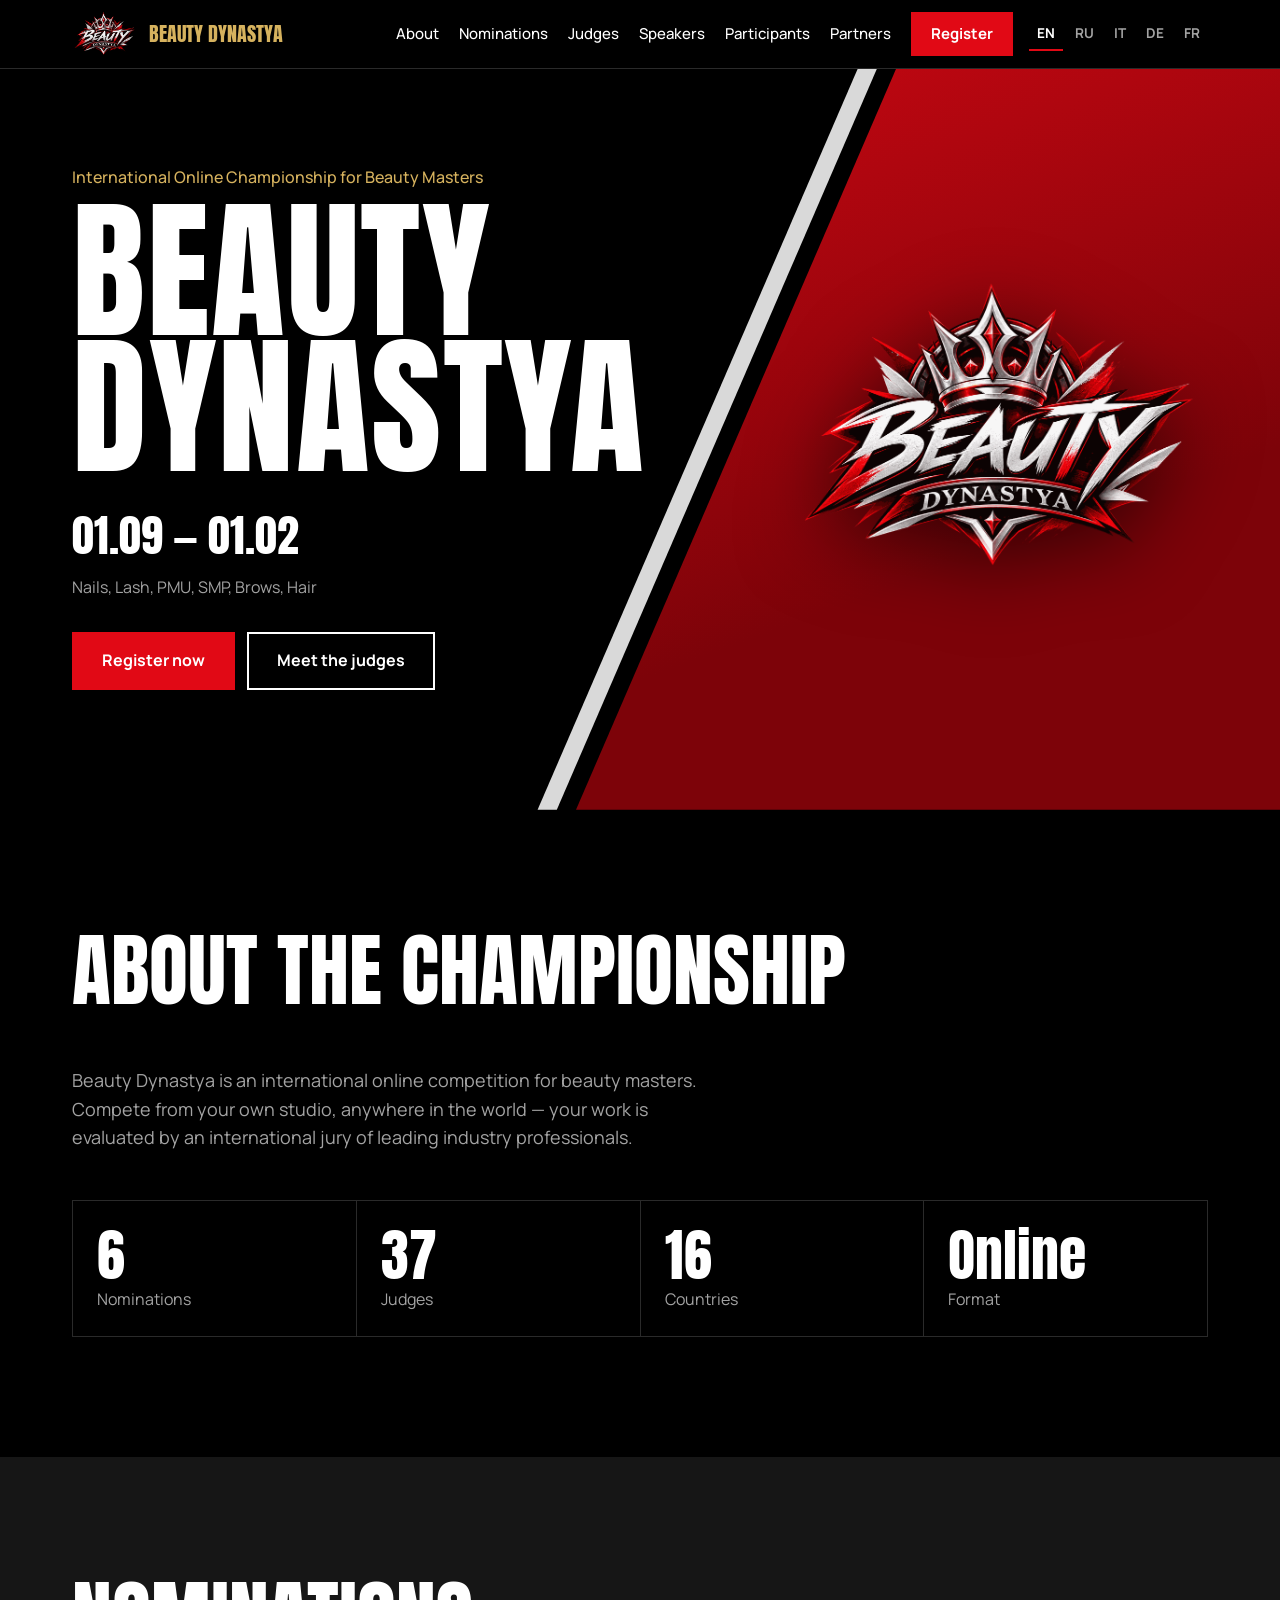
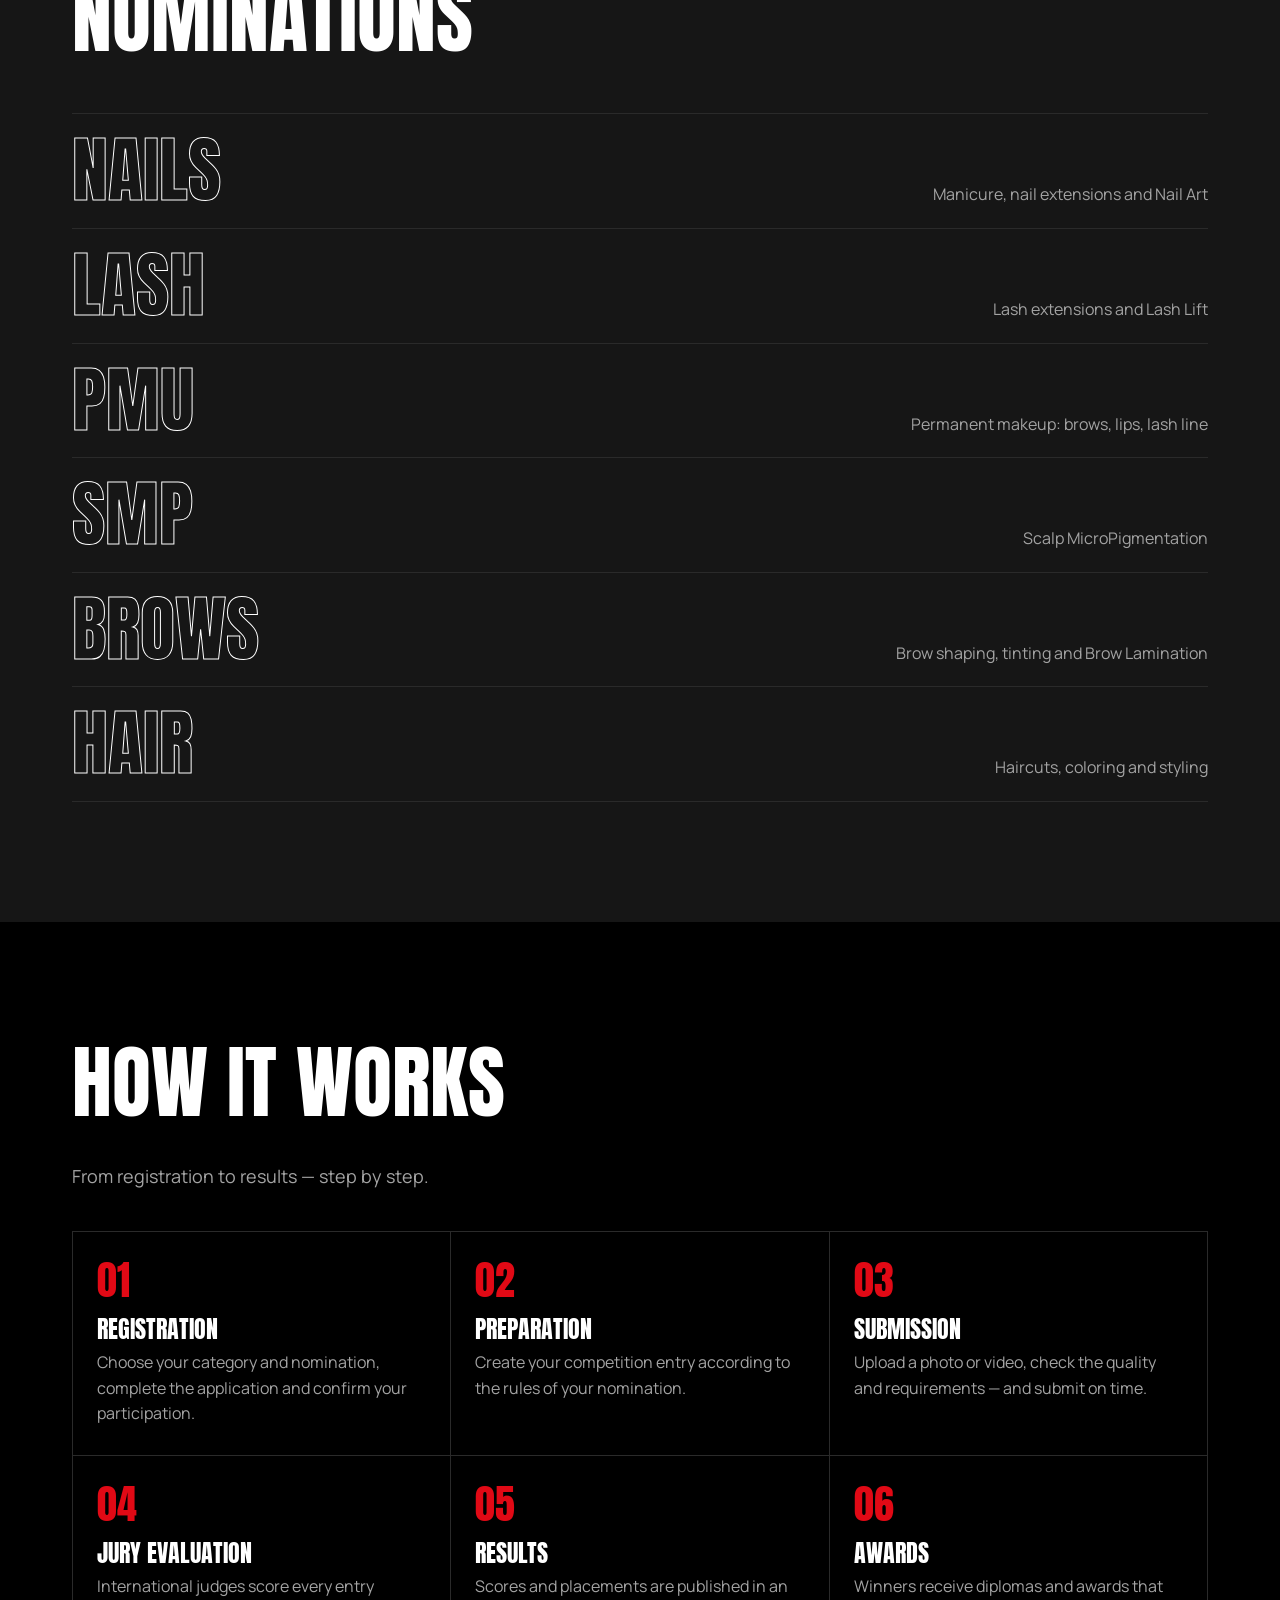
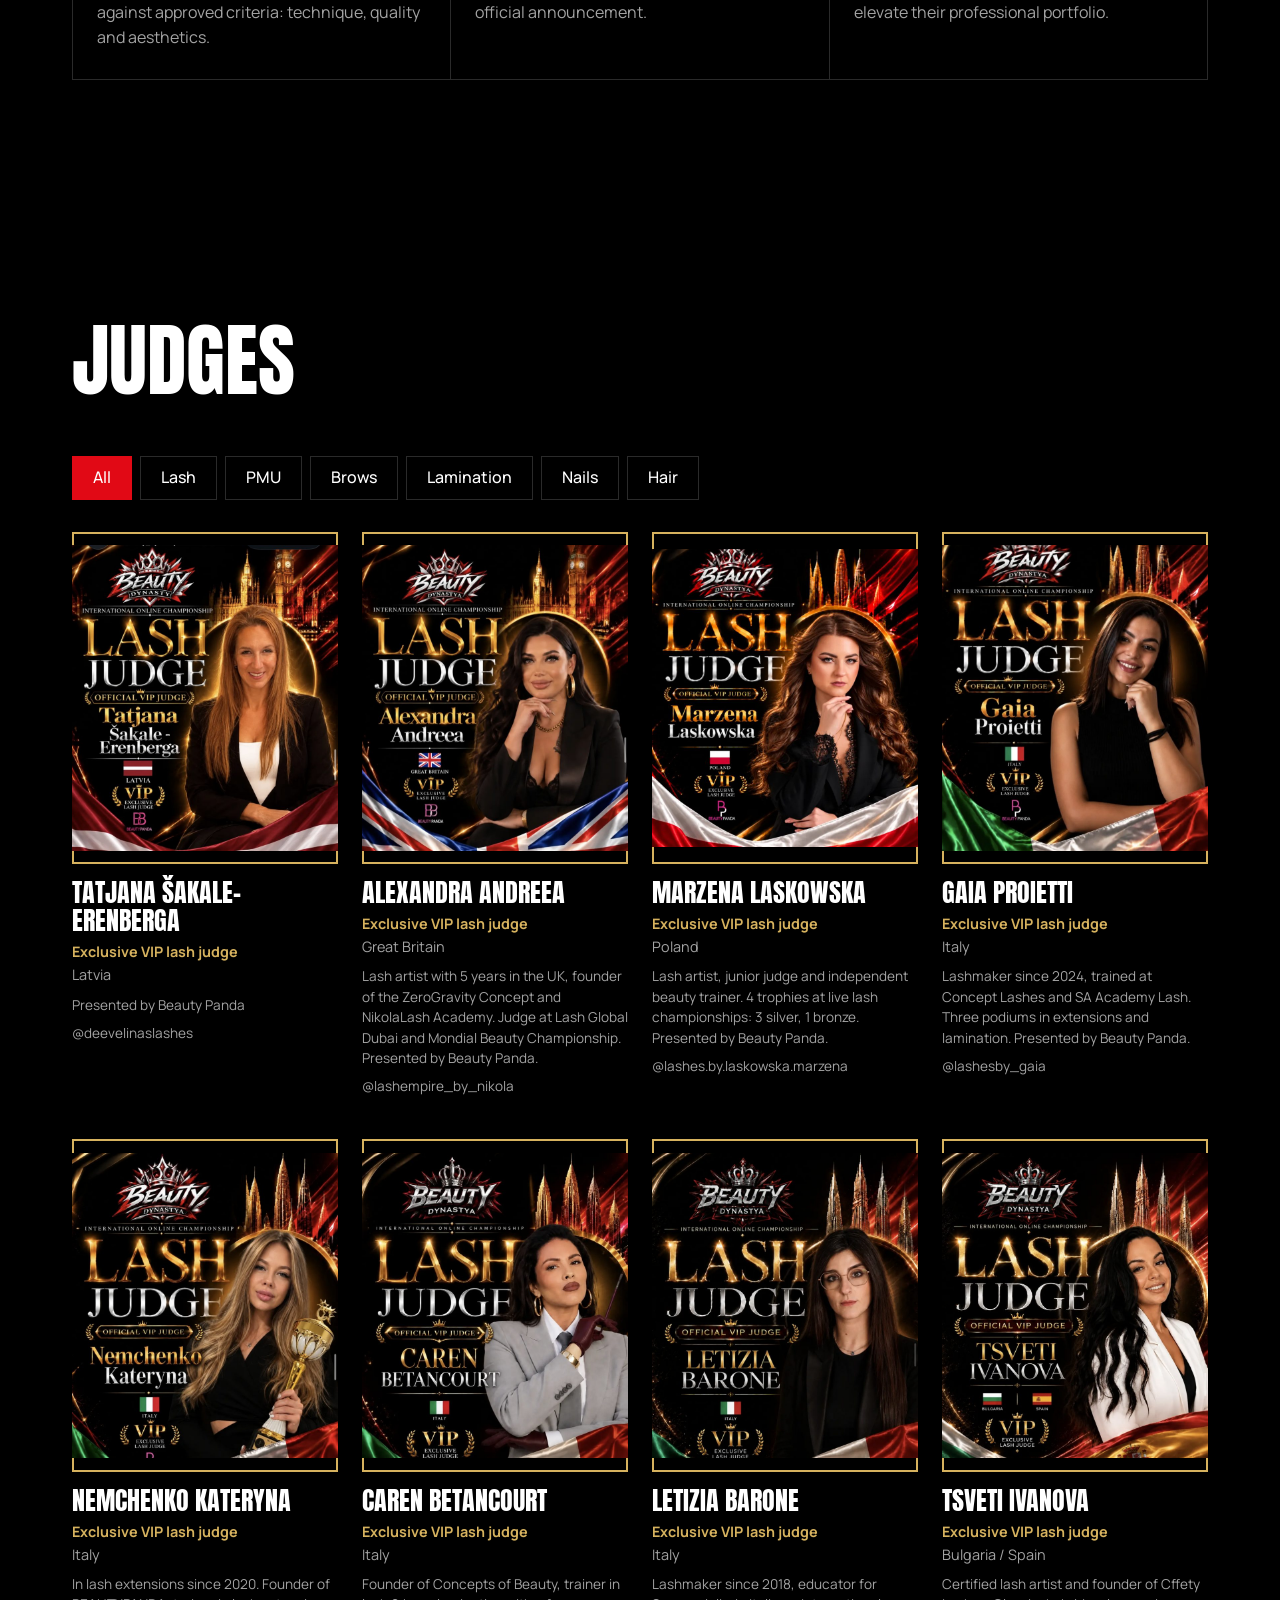
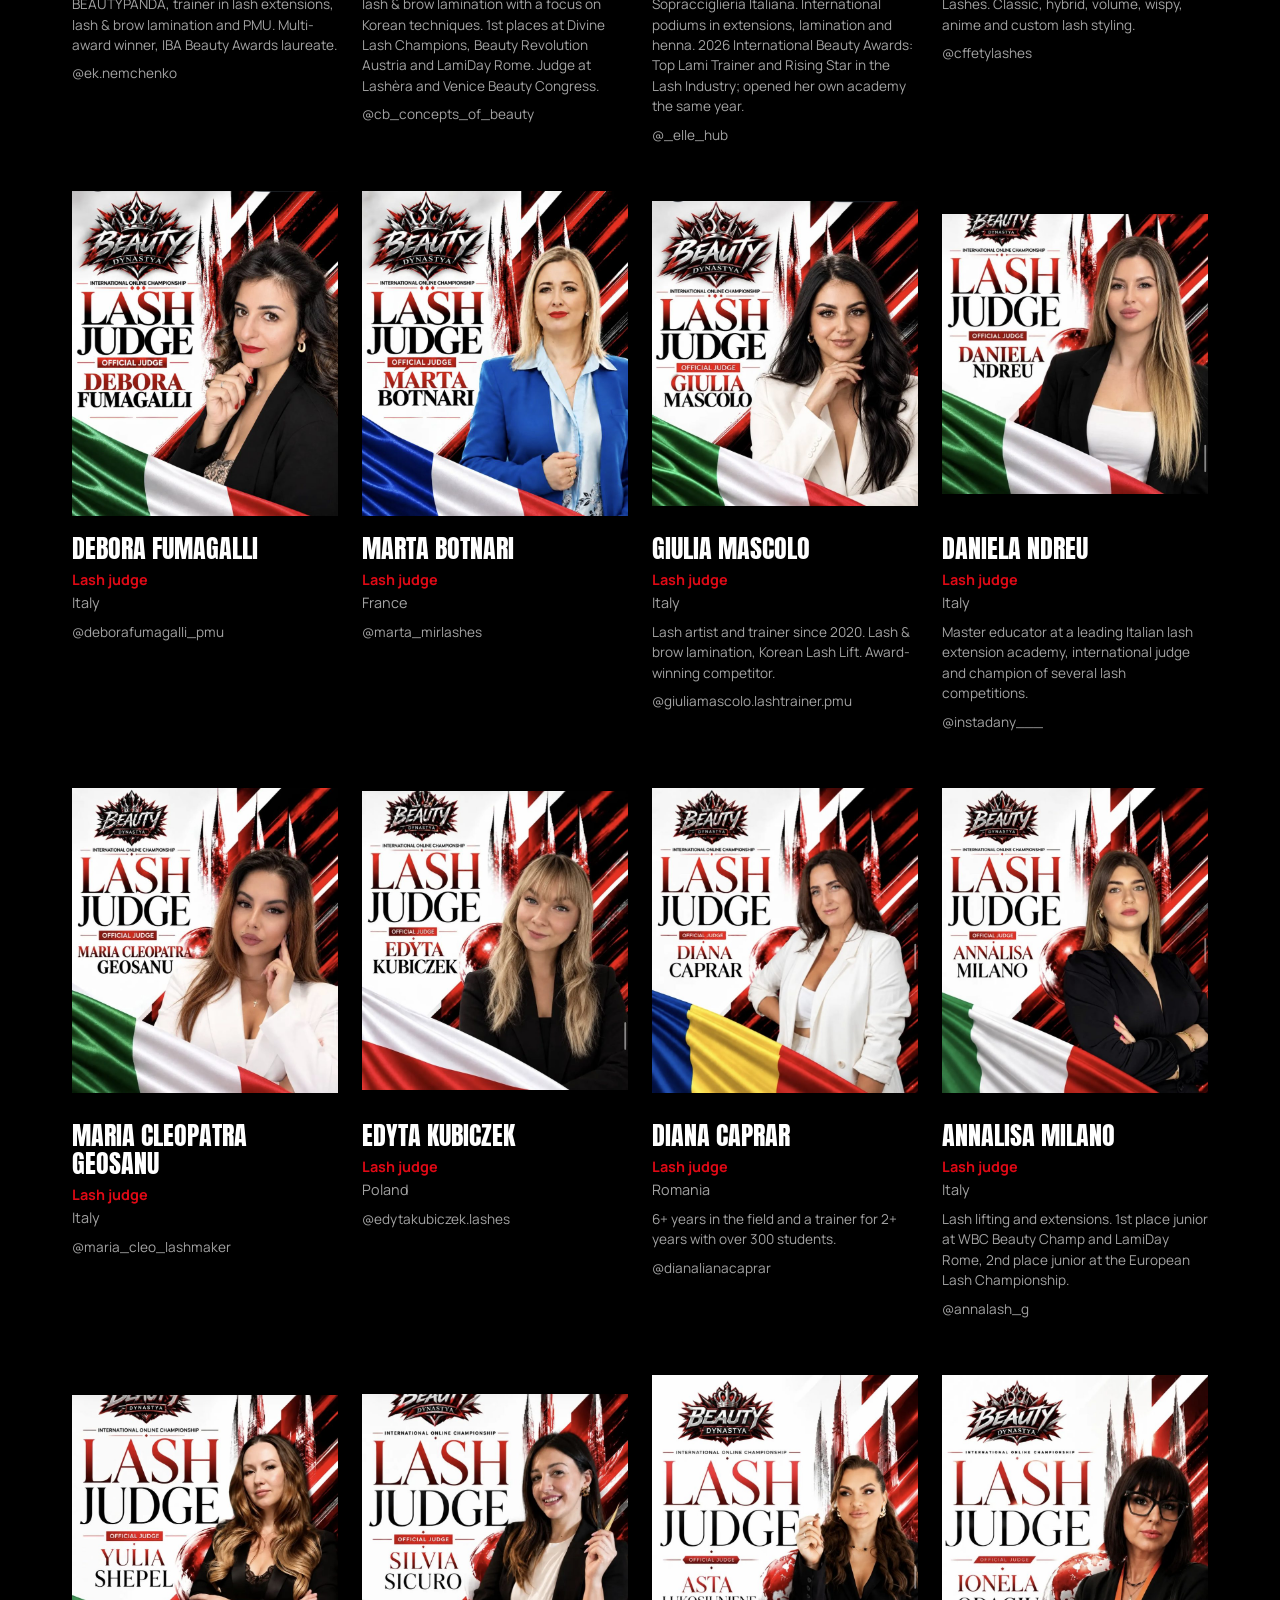
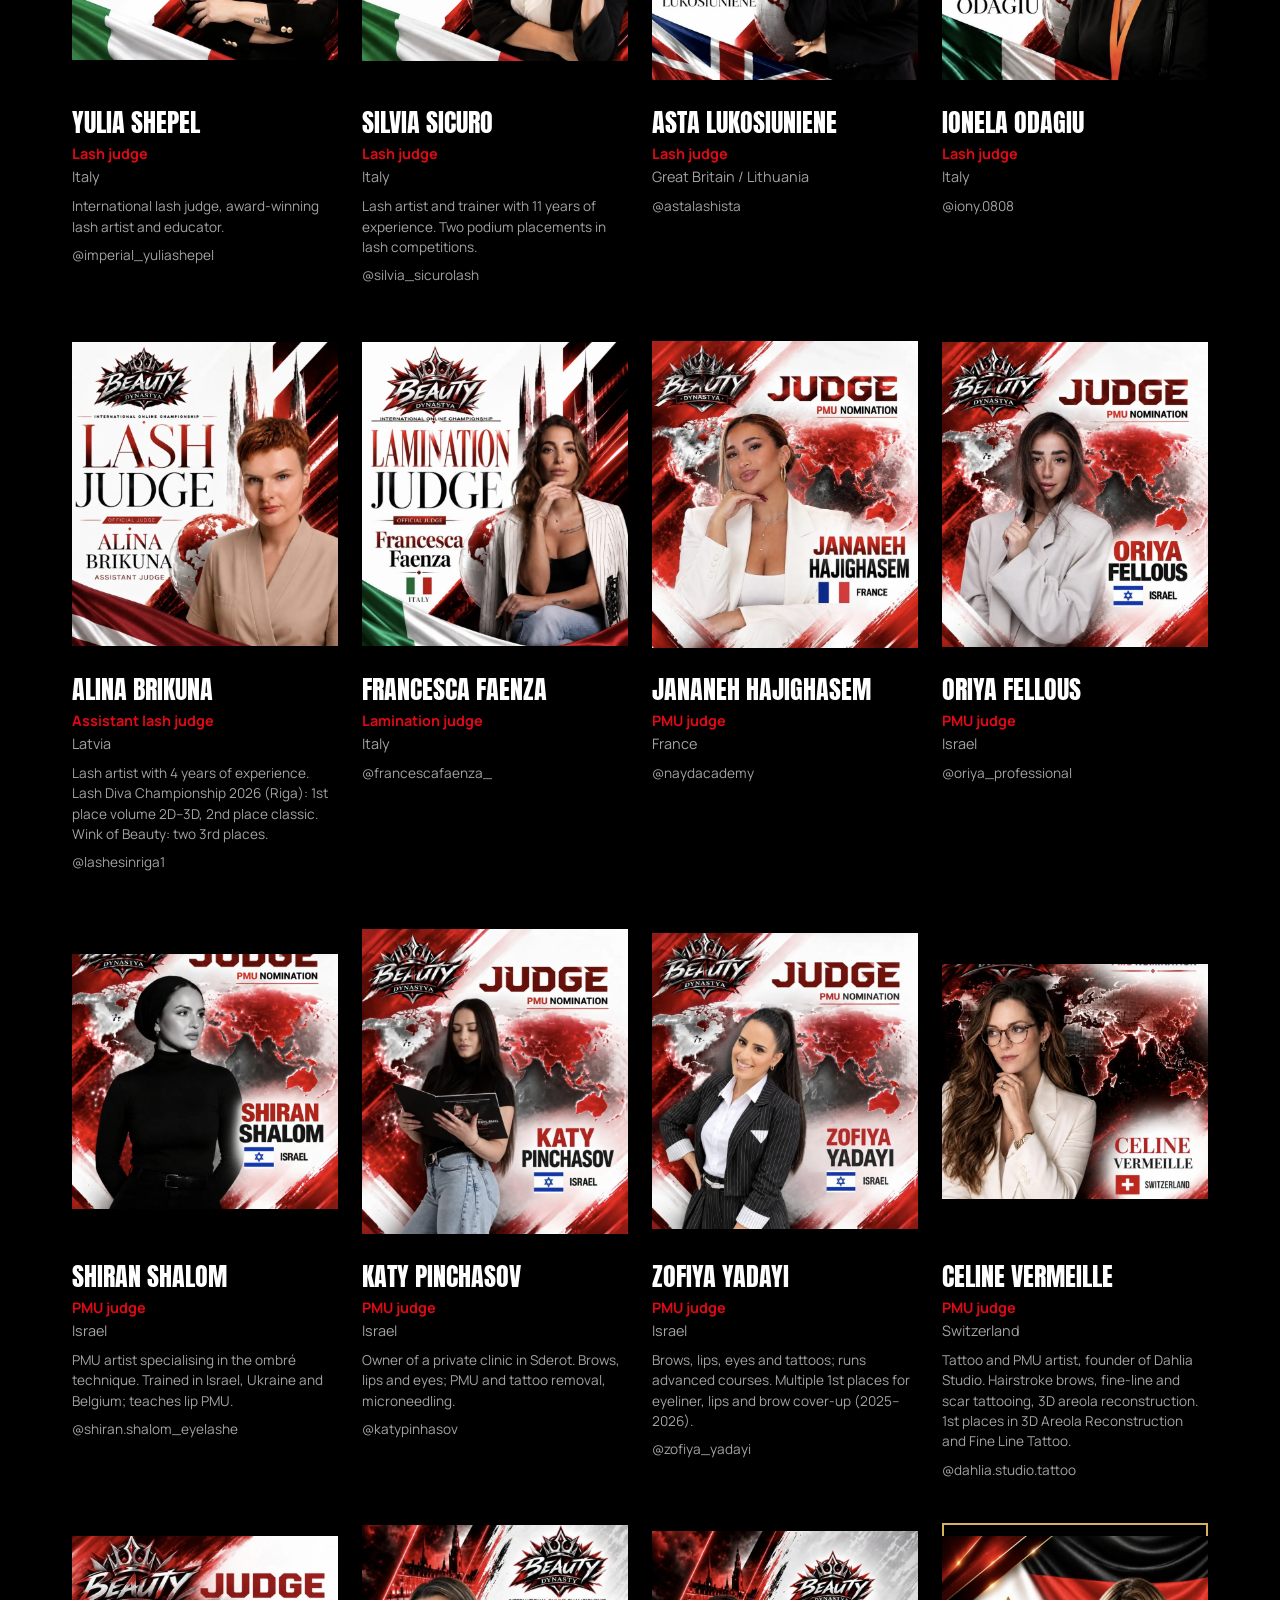
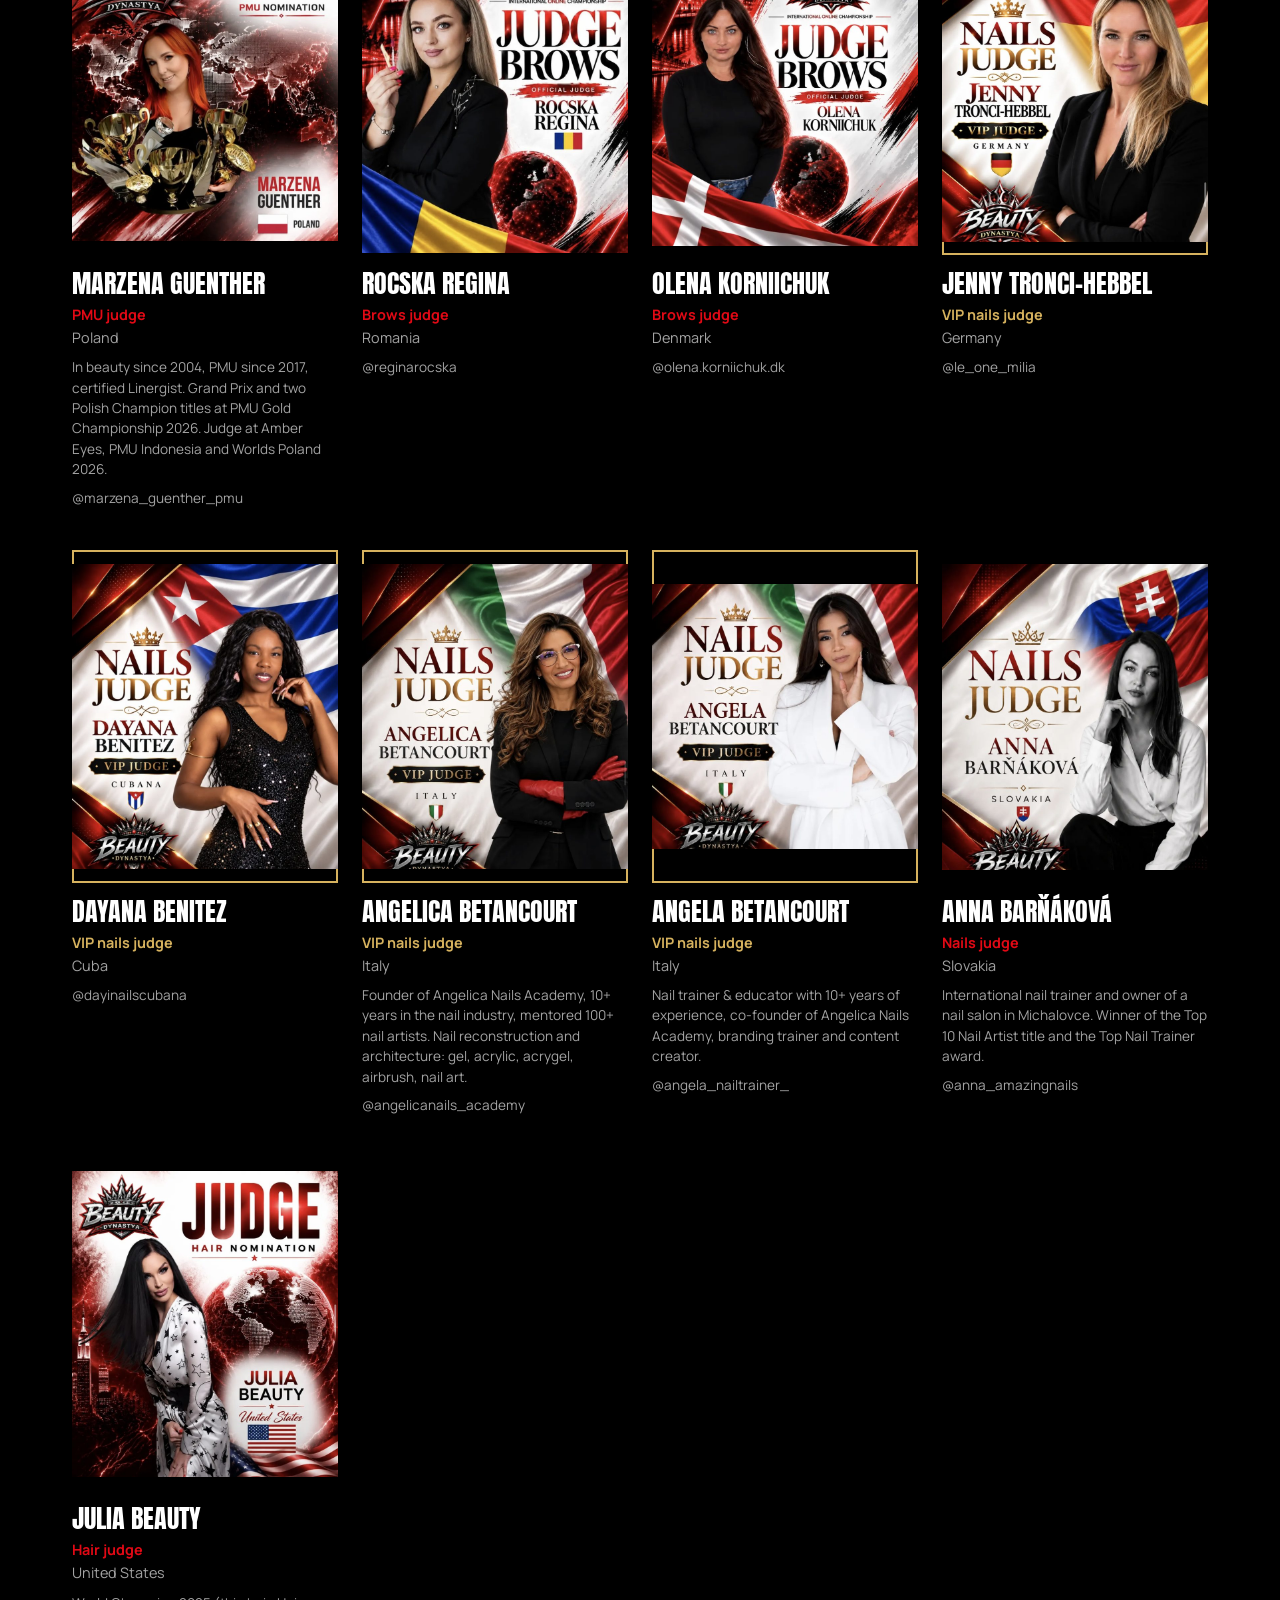
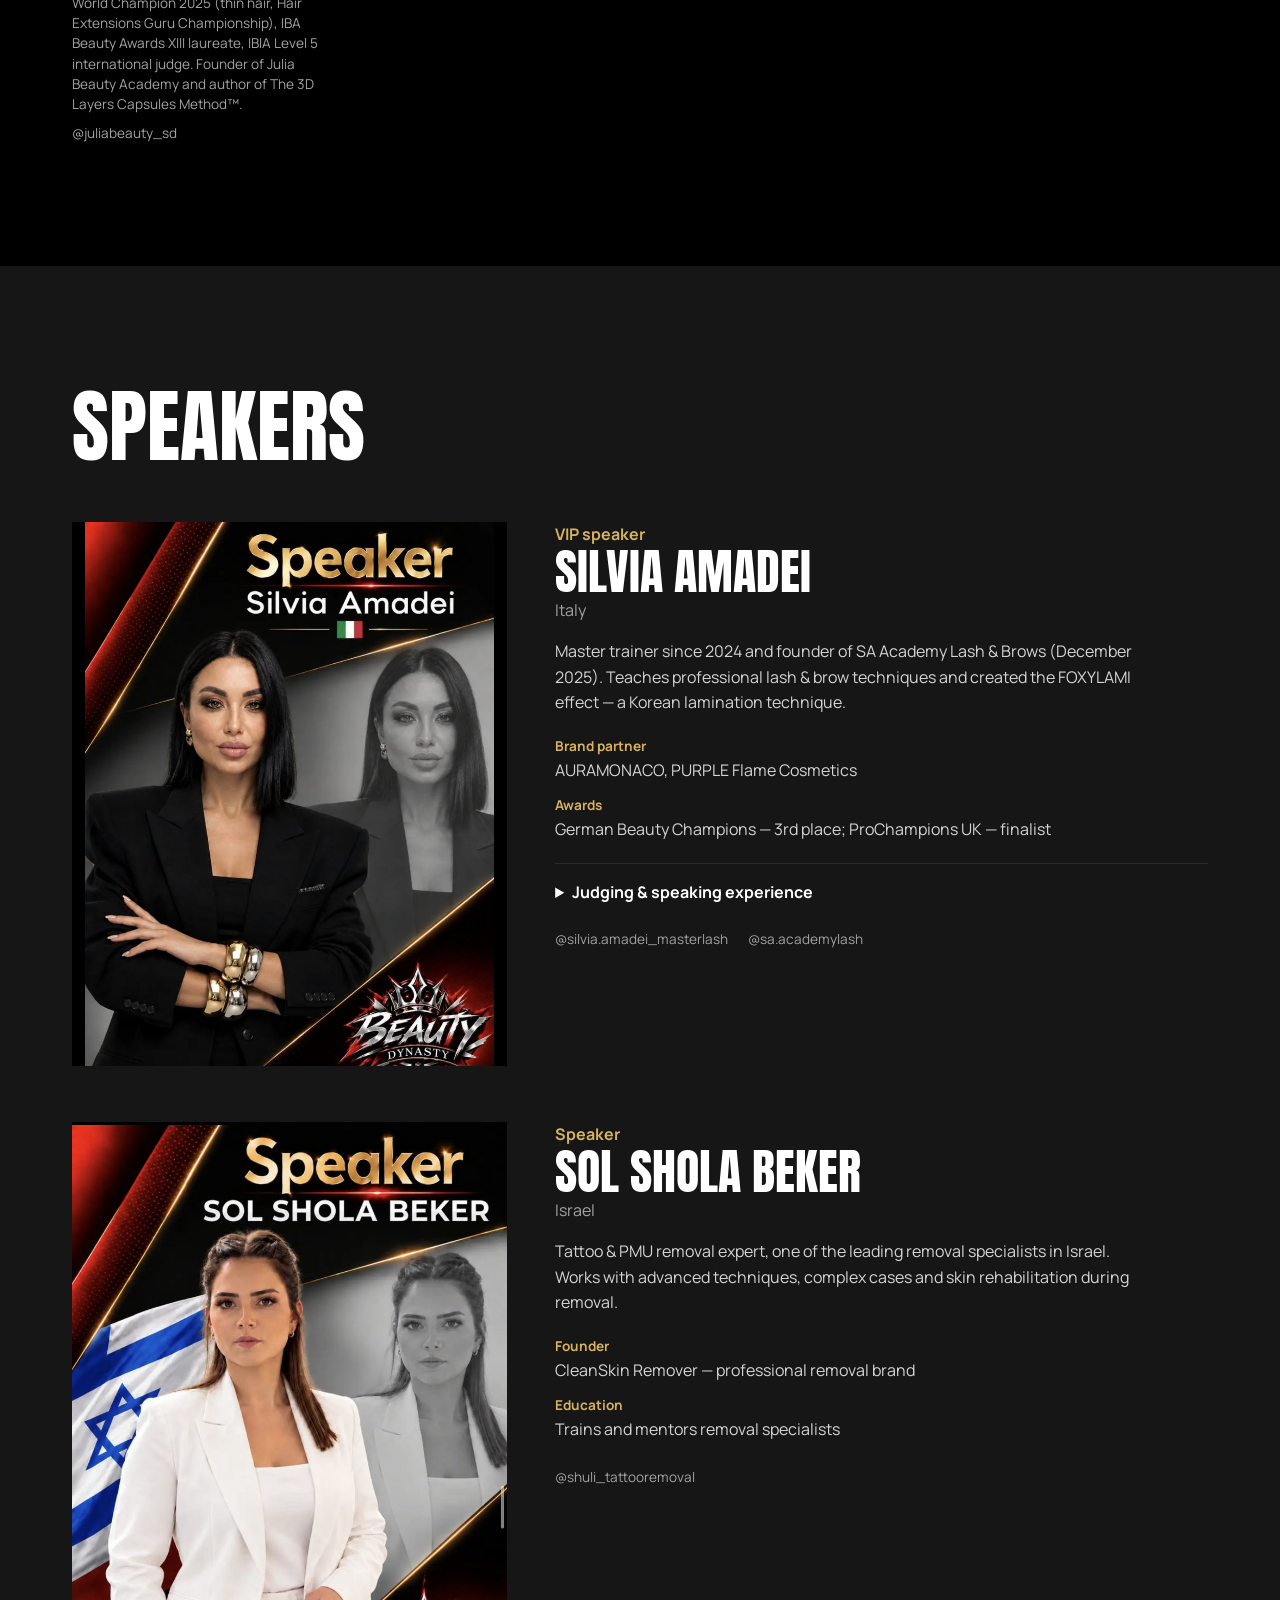
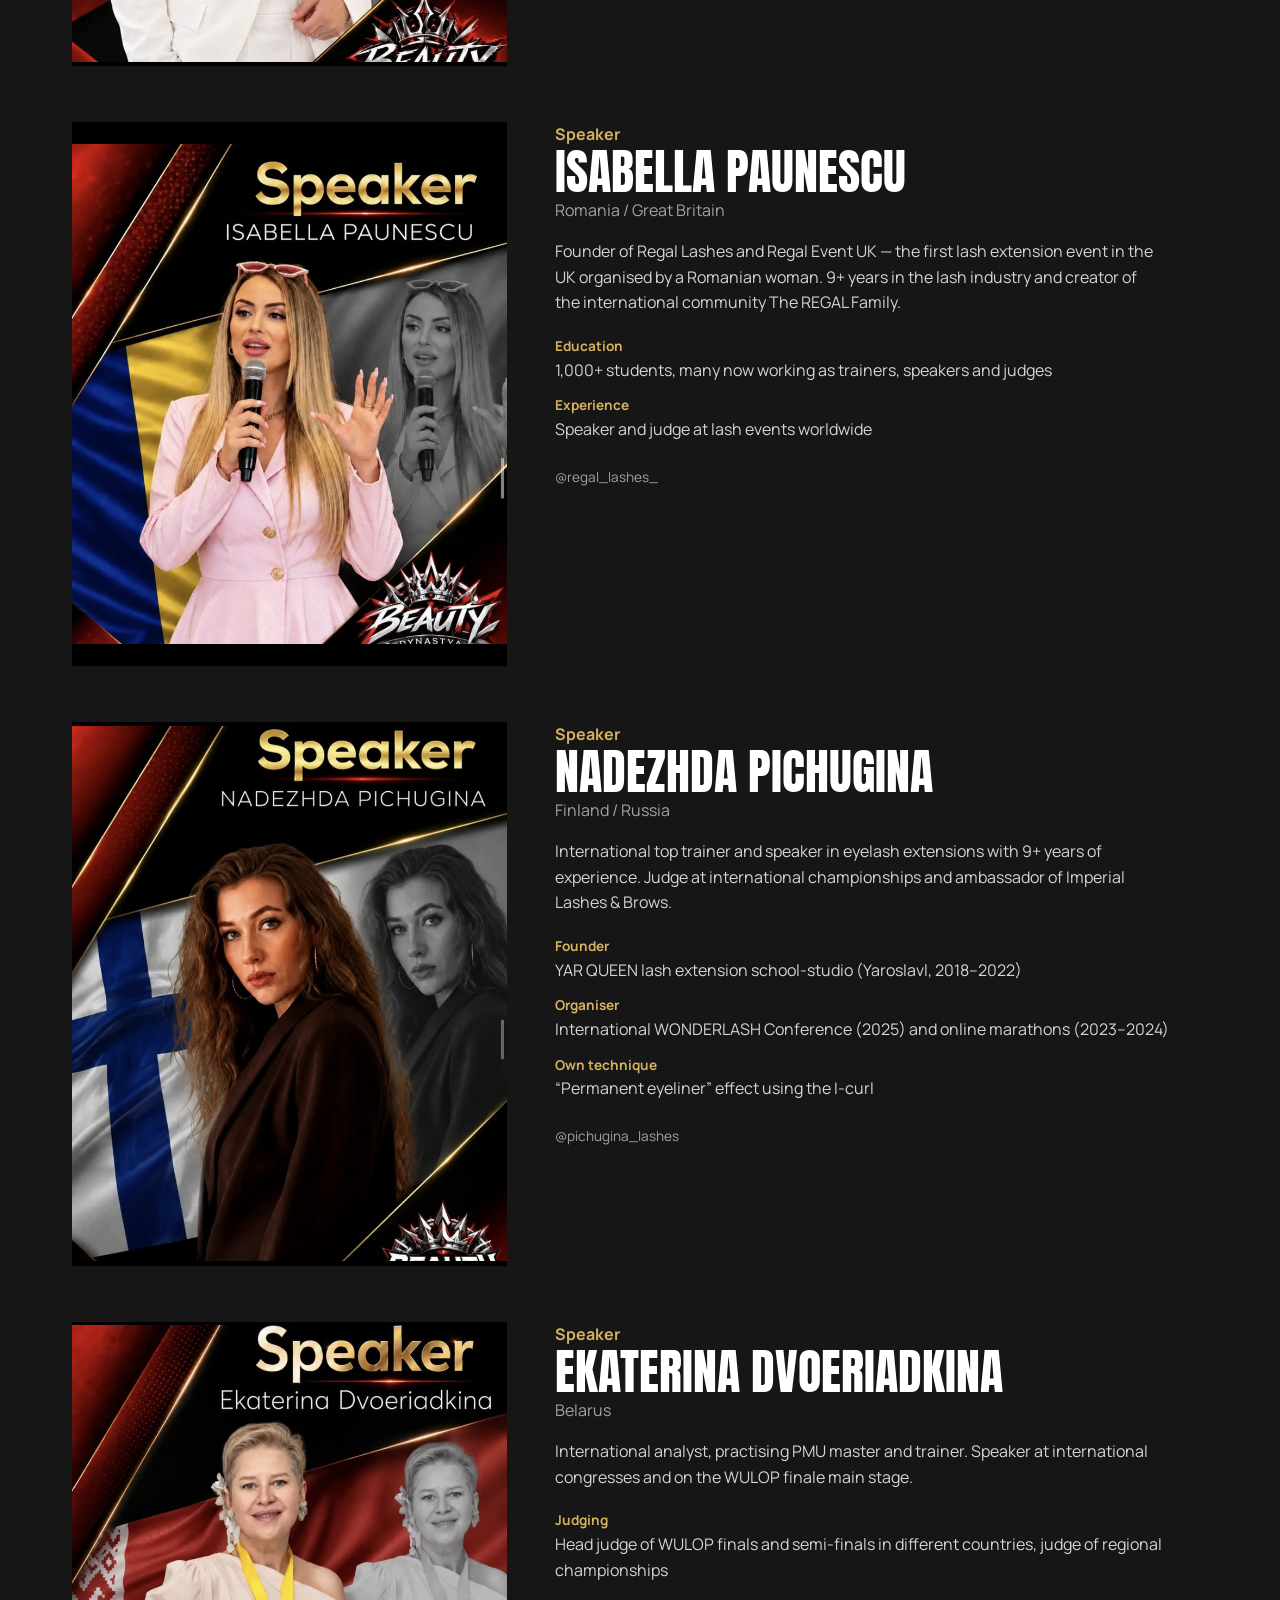
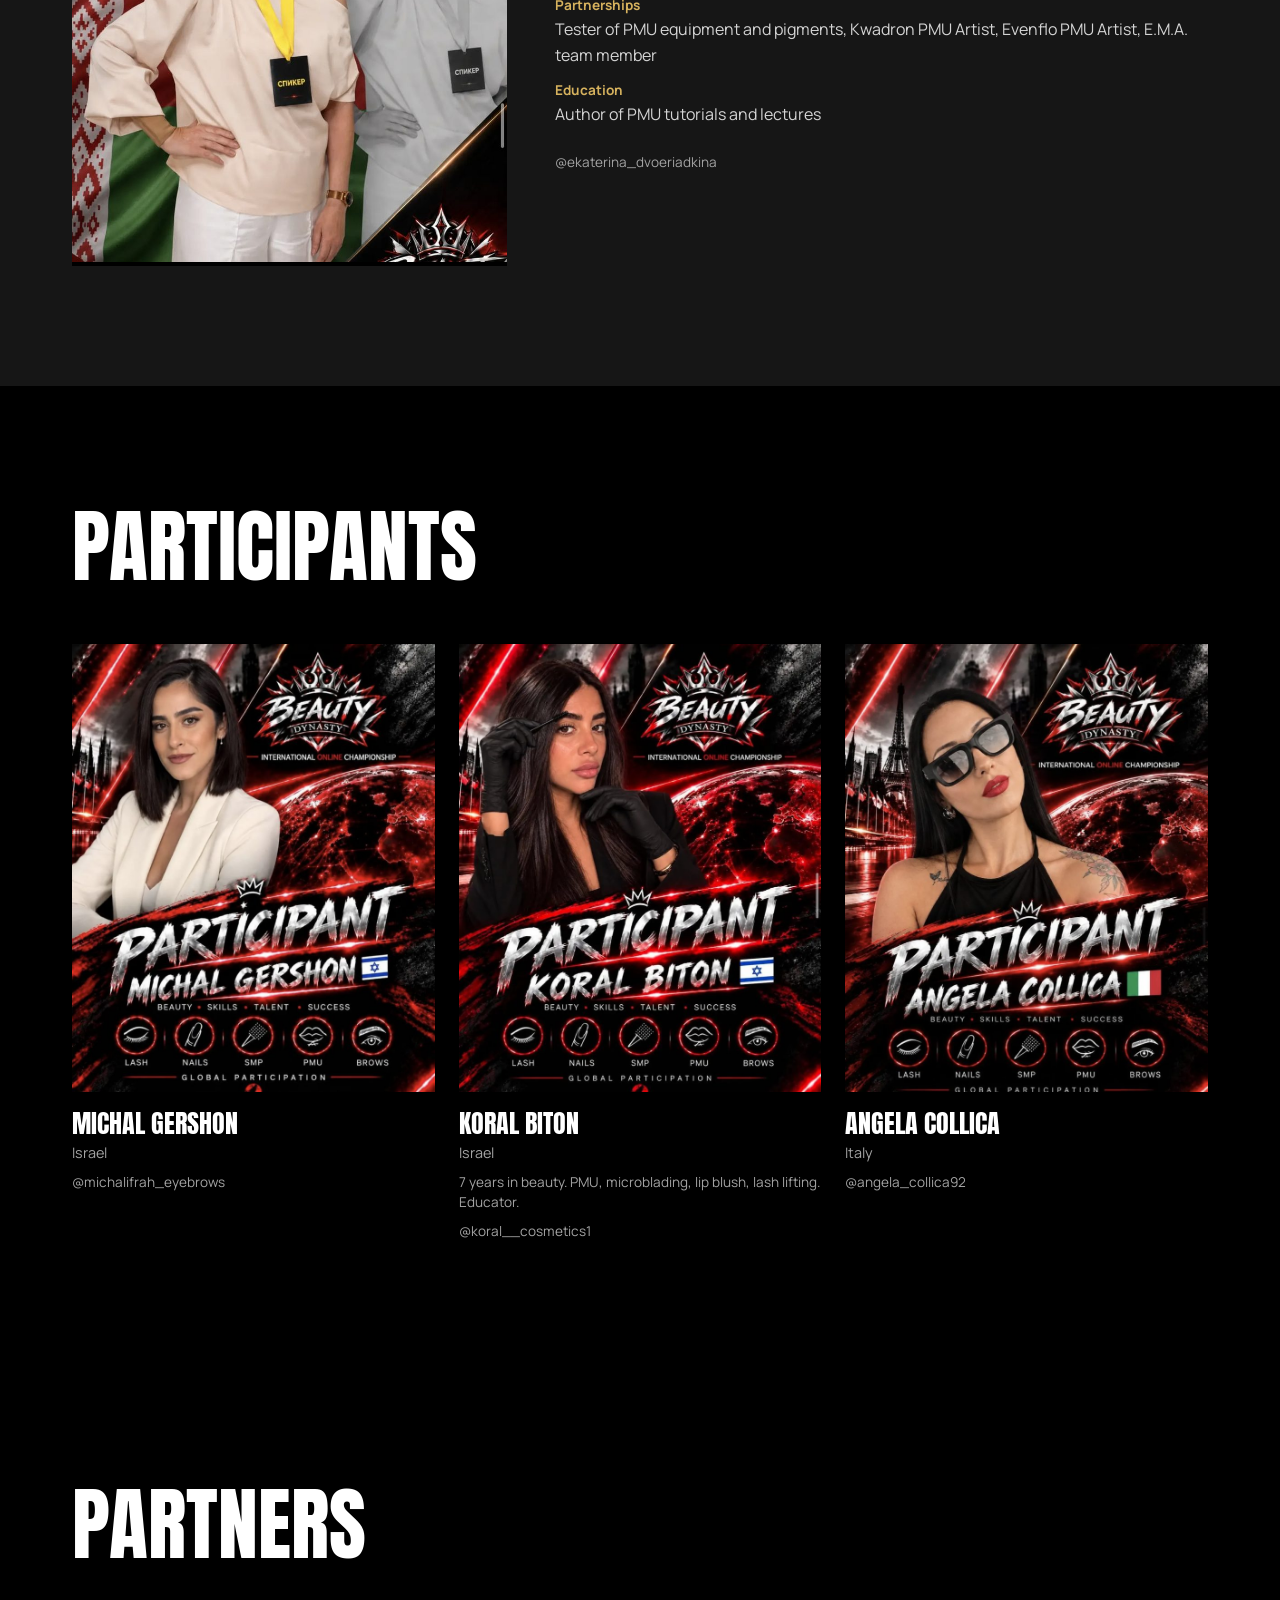
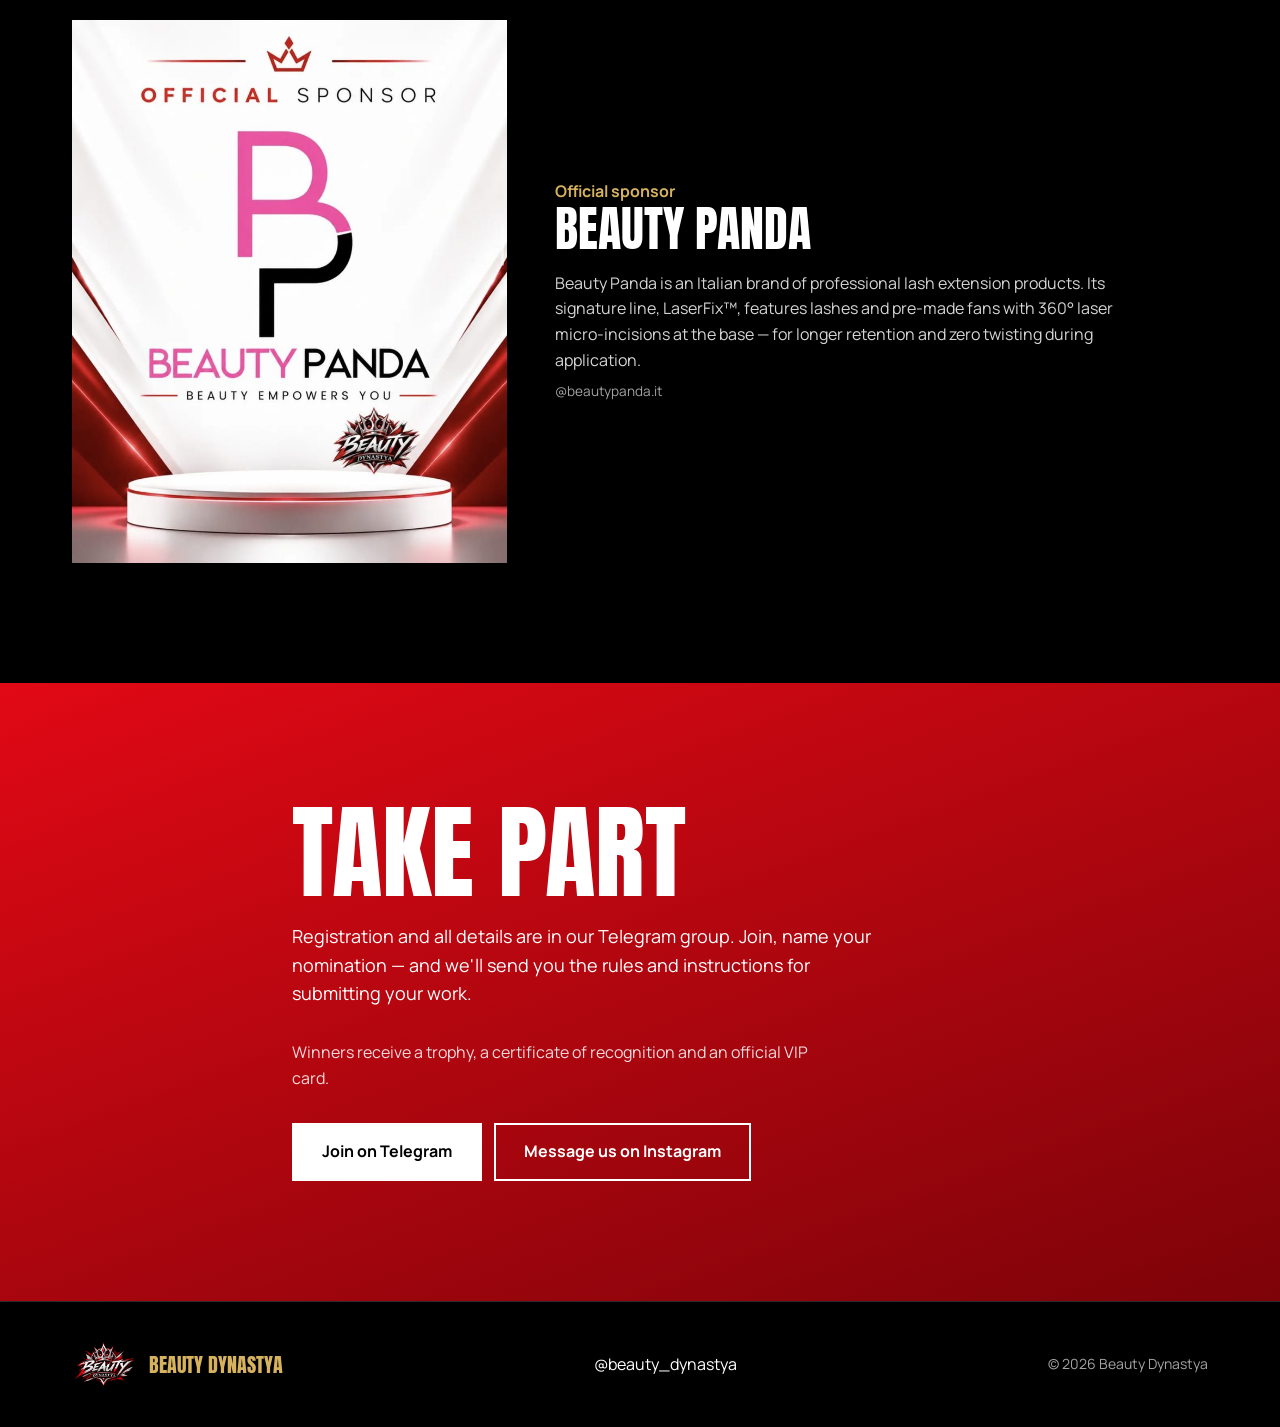
==== commit 98252747: "Update form, logo fix" ====
--- a/index.html
+++ b/index.html
@@ -5,1257 +5,14 @@
   <meta name="viewport" content="width=device-width, initial-scale=1">
   <title>Beauty Dynastya — International Online Championship for Beauty Masters</title>
   <meta name="description" content="International online championship for beauty masters: Nails, Lash, PMU, SMP, Brows, Hair. 01.09 — 01.02.">
-  <link rel="icon" href="./images/favicon.png" type="image/png">
+  <link rel="icon" href="images/favicon.png" type="image/png">
 
   <link rel="preconnect" href="https://fonts.googleapis.com">
   <link rel="preconnect" href="https://fonts.gstatic.com" crossorigin>
   <link href="https://fonts.googleapis.com/css2?family=Anton&family=Manrope:wght@400;500;700&display=swap" rel="stylesheet">
 
-  <style>
-/* ==========================================================
-   Beauty Dynastya — styles
-   Mobile-first: base styles for phones, then @media for bigger screens
-   ========================================================== */
-
-/* ---------- 1. Variables ---------- */
-:root {
-  --black: #000;
-  --panel: #161616;
-  --line: #2a2a2a;
-  --red: #e10915;
-  --red-deep: #7d0309;
-  --gold: #d6b25e;
-  --white: #fff;
-  --grey: #a3a3a3;
-  --text-soft: #d4d4d4;
-
-  --font-display: "Anton", "Impact", "Arial Narrow", sans-serif;
-  --font-body: "Manrope", "Segoe UI", Arial, sans-serif;
-  --display-weight: 400; /* Anton has only one weight */
-
-  --container: 1200px;
-  --gap: clamp(16px, 3vw, 32px);
-  --section-pad: clamp(64px, 10vw, 120px);
-  --header-h: 68px;
-}
-
-/* Russian page: Anton has no Cyrillic letters, so Oswald (bold) is used instead */
-html[lang="ru"] {
-  --font-display: "Oswald", "Impact", "Arial Narrow", sans-serif;
-  --display-weight: 700;
-}
-
-/* ---------- 2. Reset ---------- */
-*,
-*::before,
-*::after {
-  box-sizing: border-box;
-  margin: 0;
-  padding: 0;
-}
-
-html {
-  scroll-behavior: smooth;
-  scroll-padding-top: var(--header-h); /* anchors don't hide under the sticky header */
-}
-
-body {
-  font-family: var(--font-body);
-  font-size: 1rem;
-  line-height: 1.6;
-  color: var(--white);
-  background: var(--black);
-}
-
-img {
-  display: block;
-  max-width: 100%;
-  height: auto;
-}
-
-ul {
-  list-style: none;
-}
-
-a {
-  color: inherit;
-  text-decoration: none;
-}
-
-button {
-  font: inherit;
-  color: inherit;
-  background: none;
-  border: none;
-  cursor: pointer;
-}
-
-:focus-visible {
-  outline: 2px solid var(--gold);
-  outline-offset: 3px;
-}
-
-/* the hidden attribute must win over classes like .btn { display: inline-block } */
-[hidden] {
-  display: none !important;
-}
-
-/* ---------- 3. Common ---------- */
-.container {
-  width: 100%;
-  max-width: var(--container);
-  margin: 0 auto;
-  padding: 0 var(--gap);
-}
-
-.section {
-  padding: var(--section-pad) 0;
-}
-
-.section__title {
-  font-family: var(--font-display);
-  font-weight: var(--display-weight);
-  font-size: clamp(2.5rem, 7vw, 5rem);
-  line-height: 1;
-  text-transform: uppercase;
-  margin-bottom: clamp(32px, 5vw, 56px);
-  /* long German words ("Teilnehmerinnen") get hyphenated on narrow phones */
-  hyphens: auto;
-  overflow-wrap: break-word;
-}
-
-.btn {
-  display: inline-block;
-  padding: 14px 28px;
-  font-weight: 700;
-  background: var(--red);
-  border: 2px solid var(--red);
-  transition: background-color 0.2s, color 0.2s;
-}
-
-.btn:hover {
-  background: transparent;
-}
-
-.btn--ghost {
-  background: transparent;
-  border-color: var(--white);
-}
-
-.btn--ghost:hover {
-  background: var(--white);
-  color: var(--black);
-}
-
-.btn--light {
-  background: var(--white);
-  border-color: var(--white);
-  color: var(--black);
-}
-
-.btn--light:hover {
-  color: var(--white);
-}
-
-.btn--small {
-  padding: 8px 18px;
-}
-
-/* Instagram link — used by judges, speakers and participants */
-.insta {
-  display: inline-block;
-  margin-top: 8px;
-  color: var(--grey);
-  font-size: 0.85rem;
-  word-break: break-all; /* long handles don't break the card on phones */
-  border-bottom: 1px solid transparent;
-  transition: color 0.2s, border-color 0.2s;
-}
-
-.insta:hover {
-  color: var(--white);
-  border-color: var(--red);
-}
-
-/* ---------- 4. Header ---------- */
-.header {
-  position: sticky;
-  top: 0;
-  z-index: 100;
-  background: rgba(0, 0, 0, 0.9);
-  backdrop-filter: blur(8px);
-  border-bottom: 1px solid var(--line);
-}
-
-.header__inner {
-  display: flex;
-  align-items: center;
-  justify-content: space-between;
-  height: var(--header-h);
-}
-
-.header__brand {
-  display: flex;
-  align-items: center;
-  gap: 12px;
-  font-family: var(--font-display);
-  font-size: 1.25rem;
-  text-transform: uppercase;
-  white-space: nowrap; /* name stays on one line next to the language switcher */
-  color: var(--gold);
-}
-
-/* Phones: 5 languages + burger don't fit next to the full name, so only the logo stays */
-/* Small logo in header and footer */
-.logo {
-  height: 45px;
-  max-height: 45px;
-  width: auto;
-  object-fit: contain;
-}
-
-.header__brand span {
-  display: none;
-}
-
-@media (min-width: 600px) {
-  .header__brand span {
-    display: inline;
-  }
-}
-
-/* Language switcher */
-.lang {
-  display: flex;
-  gap: 4px;
-  margin-left: auto;   /* phone: pushed right, next to the burger */
-  margin-right: 8px;
-  font-size: 0.85rem;
-  font-weight: 700;
-}
-
-.lang a {
-  display: block;
-  padding: 6px 8px;
-  color: var(--grey);
-  transition: color 0.2s;
-}
-
-.lang a:hover {
-  color: var(--white);
-}
-
-.lang a[aria-current="page"] {
-  color: var(--white);
-  box-shadow: inset 0 -2px 0 var(--red); /* red underline for the current language */
-}
-
-/* Burger: one span + two pseudo-elements = three lines */
-.burger {
-  position: relative;
-  width: 44px;
-  height: 44px;
-}
-
-.burger span,
-.burger span::before,
-.burger span::after {
-  position: absolute;
-  left: 10px;
-  width: 24px;
-  height: 2px;
-  background: var(--white);
-  transition: transform 0.25s, opacity 0.25s;
-}
-
-.burger span { top: 21px; }
-.burger span::before { content: ""; left: 0; top: -7px; }
-.burger span::after  { content: ""; left: 0; top: 7px; }
-
-.burger[aria-expanded="true"] span { background: transparent; }
-.burger[aria-expanded="true"] span::before { transform: translateY(7px) rotate(45deg); }
-.burger[aria-expanded="true"] span::after  { transform: translateY(-7px) rotate(-45deg); }
-
-/* Mobile menu: hidden under the header, opens with .nav--open */
-.nav {
-  position: absolute;
-  top: 100%;
-  left: 0;
-  right: 0;
-  background: var(--black);
-  border-bottom: 1px solid var(--line);
-  display: none;
-}
-
-.nav--open {
-  display: block;
-}
-
-.nav__list {
-  display: flex;
-  flex-direction: column;
-  gap: 20px;
-  padding: 24px var(--gap) 32px;
-  font-weight: 500;
-}
-
-.nav__list a:not(.btn):hover {
-  color: var(--gold);
-}
-
-/* ---------- 5. Hero ---------- */
-.hero {
-  position: relative;
-  overflow: hidden;
-  isolation: isolate; /* keeps z-index: -1 slashes inside the hero */
-  padding: 48px 0 72px;
-}
-
-/* Red diagonal "slash" like on the Instagram posters */
-.hero::before,
-.hero::after {
-  content: "";
-  position: absolute;
-  inset: 0;
-  z-index: -1;
-}
-
-.hero::before {
-  background: linear-gradient(160deg, var(--red) 0%, var(--red-deep) 70%);
-  /* phone: slash only behind the logo, so it doesn't cross the text */
-  clip-path: polygon(100% 48%, 100% 100%, 0 100%, 0 88%);
-  animation: slash-in 0.9s ease-out both;
-}
-
-.hero::after {
-  background: var(--white);
-  clip-path: polygon(100% 45%, 100% 46.5%, 0 86.5%, 0 85%);
-  opacity: 0.85;
-  animation: slash-in 0.9s 0.1s ease-out both;
-}
-
-@keyframes slash-in {
-  from { transform: translateX(30%); opacity: 0; }
-}
-
-.hero__inner {
-  display: flex;
-  flex-direction: column;
-  gap: 40px;
-}
-
-.hero__kicker {
-  font-weight: 500;
-  color: var(--gold);
-  margin-bottom: 12px;
-}
-
-.hero__title {
-  font-family: var(--font-display);
-  font-weight: var(--display-weight);
-  font-size: clamp(3.5rem, 15vw, 9.5rem);
-  line-height: 0.9;
-  text-transform: uppercase;
-  letter-spacing: 0.01em;
-}
-
-.hero__dates {
-  font-family: var(--font-display);
-  font-size: clamp(1.75rem, 5vw, 2.75rem);
-  margin-top: 24px;
-}
-
-.hero__noms {
-  color: var(--grey);
-  margin-top: 4px;
-}
-
-.hero__actions {
-  display: flex;
-  flex-wrap: wrap;
-  gap: 12px;
-  margin-top: 32px;
-}
-
-/* Phone: the logo sits in normal flow under the text (no absolute positioning),
-   so it can never cover the title or buttons */
-.hero__logo {
-  align-self: center;
-  width: min(80vw, 340px);
-}
-
-.hero__logo img {
-  width: 100%;
-  height: auto;
-  object-fit: contain;
-  filter: drop-shadow(0 16px 40px rgba(0, 0, 0, 0.6));
-}
-
-/* ---------- 6. About ---------- */
-.about__text {
-  max-width: 60ch;
-  font-size: 1.125rem;
-  color: var(--grey);
-}
-
-.facts {
-  display: grid;
-  grid-template-columns: repeat(2, 1fr);
-  gap: 1px;
-  margin-top: 48px;
-  background: var(--line); /* 1px gap shows as thin dividers */
-  border: 1px solid var(--line);
-}
-
-.facts__item {
-  display: flex;
-  flex-direction: column-reverse; /* number on top, label below */
-  padding: 24px;
-  background: var(--black);
-}
-
-.facts dt {
-  color: var(--grey);
-}
-
-.facts dd {
-  font-family: var(--font-display);
-  font-size: clamp(2.25rem, 6vw, 3.5rem);
-  line-height: 1.1;
-}
-
-/* ---------- 7. Nominations ---------- */
-.nominations {
-  background: var(--panel);
-}
-
-.noms__item {
-  display: flex;
-  flex-direction: column;
-  padding: 20px 0;
-  border-top: 1px solid var(--line);
-}
-
-.noms__item:last-child {
-  border-bottom: 1px solid var(--line);
-}
-
-.noms__item h3 {
-  font-family: var(--font-display);
-  font-weight: var(--display-weight);
-  font-size: clamp(2.5rem, 9vw, 4.5rem);
-  line-height: 1;
-  text-transform: uppercase;
-  color: transparent;
-  -webkit-text-stroke: 1px var(--white);
-  transition: color 0.2s;
-}
-
-.noms__item:hover h3 {
-  color: var(--red);
-  -webkit-text-stroke-color: var(--red);
-}
-
-.noms__item p {
-  color: var(--grey);
-  margin-top: 6px;
-}
-
-/* ---------- 7b. How it works ---------- */
-/* Steps go in order, so it is an <ol>; numbers come from a CSS counter */
-.process__lead {
-  max-width: 60ch;
-  color: var(--grey);
-  font-size: 1.125rem;
-  margin: -16px 0 40px;
-}
-
-.process__list {
-  list-style: none;
-  counter-reset: step;
-  display: grid;
-  gap: 1px;
-  background: var(--line); /* 1px gap shows as thin dividers, like .facts */
-  border: 1px solid var(--line);
-}
-
-.process__step {
-  counter-increment: step;
-  padding: 28px 24px;
-  background: var(--black);
-}
-
-.process__step::before {
-  content: counter(step, decimal-leading-zero);
-  display: block;
-  font-family: var(--font-display);
-  font-weight: var(--display-weight);
-  font-size: 2.5rem;
-  line-height: 1;
-  color: var(--red);
-  margin-bottom: 16px;
-}
-
-.process__title {
-  font-family: var(--font-display);
-  font-weight: var(--display-weight);
-  font-size: 1.5rem;
-  line-height: 1.1;
-  text-transform: uppercase;
-}
-
-.process__text {
-  color: var(--grey);
-  margin-top: 8px;
-}
-
-/* ---------- 8. Judges ---------- */
-.filter {
-  display: flex;
-  flex-wrap: wrap;
-  gap: 8px;
-  margin-bottom: 32px;
-}
-
-.filter__btn {
-  padding: 8px 20px;
-  border: 1px solid var(--line);
-  font-weight: 500;
-  transition: border-color 0.2s, background-color 0.2s;
-}
-
-.filter__btn:hover {
-  border-color: var(--white);
-}
-
-.filter__btn[aria-pressed="true"] {
-  background: var(--red);
-  border-color: var(--red);
-}
-
-.judges__grid {
-  display: grid;
-  grid-template-columns: repeat(2, 1fr);
-  gap: 24px 16px;
-}
-
-/* Photo block (used by judges, speakers and participants) */
-.photo {
-  position: relative;
-  aspect-ratio: 4 / 5; /* same shape as Instagram posts */
-  overflow: hidden;
-  background: linear-gradient(160deg, #262626, #0d0d0d);
-}
-
-/* red corner slash, drawn above the photo */
-.photo::after {
-  content: "";
-  position: absolute;
-  z-index: 2;
-  right: 0;
-  bottom: 0;
-  width: 45%;
-  height: 30%;
-  background: var(--red);
-  clip-path: polygon(100% 0, 100% 100%, 0 100%);
-}
-
-.photo img {
-  position: relative;
-  z-index: 1;
-  width: 100%;
-  height: 100%;
-  object-fit: cover;
-}
-
-/* Instagram poster: shown whole, without our corner slash */
-.photo--poster {
-  background: var(--black);
-}
-
-.photo--poster img {
-  object-fit: contain; /* never cut off the text on the poster */
-}
-
-.photo--poster::after {
-  display: none;
-}
-
-.photo__initials {
-  position: absolute;
-  inset: 0;
-  display: grid;
-  place-items: center;
-  font-family: var(--font-display);
-  font-size: 3rem;
-  color: #3a3a3a;
-}
-
-.judge__name {
-  font-family: var(--font-display);
-  font-weight: var(--display-weight);
-  font-size: clamp(1.25rem, 3vw, 1.6rem);
-  line-height: 1.1;
-  text-transform: uppercase;
-  margin-top: 14px;
-}
-
-.judge__role {
-  color: var(--red);
-  font-weight: 700;
-  font-size: 0.9rem;
-  margin-top: 6px;
-}
-
-.judge__country {
-  color: var(--grey);
-  font-size: 0.9rem;
-}
-
-.judge__bio {
-  color: var(--grey);
-  font-size: 0.85rem;
-  line-height: 1.5;
-  margin-top: 8px;
-}
-
-/* VIP judge — gold instead of red */
-.judge--vip .photo {
-  outline: 2px solid var(--gold);
-  outline-offset: -2px;
-}
-
-.judge--vip .photo::after { background: var(--gold); }
-.judge--vip .judge__role  { color: var(--gold); }
-
-/* ---------- 9. Speakers ---------- */
-.speakers {
-  background: var(--panel);
-}
-
-.speakers__grid {
-  display: grid;
-  gap: 56px;
-}
-
-/* phone: photo on top, text below */
-.speaker {
-  display: grid;
-  gap: 20px;
-}
-
-.speaker .photo {
-  aspect-ratio: 4 / 5;
-  max-width: 420px;
-}
-
-.speaker .photo::after {
-  background: var(--gold);
-}
-
-/* black & white like on the posters, colour on hover */
-.speaker .photo img {
-  filter: grayscale(1);
-  transition: filter 0.4s;
-}
-
-.speaker:hover .photo img {
-  filter: none;
-}
-
-/* posters already have their own colours */
-.speaker .photo--poster img {
-  filter: none;
-}
-
-.speaker__label {
-  color: var(--gold);
-  font-weight: 700;
-}
-
-.speaker__name {
-  font-family: var(--font-display);
-  font-weight: var(--display-weight);
-  font-size: clamp(2rem, 5vw, 3rem);
-  line-height: 1.05;
-  text-transform: uppercase;
-}
-
-.speaker__country {
-  color: var(--grey);
-}
-
-.speaker__bio {
-  max-width: 60ch;
-  margin-top: 16px;
-  color: var(--text-soft);
-}
-
-.speaker__facts {
-  display: grid;
-  gap: 12px;
-  margin-top: 20px;
-}
-
-.speaker__facts dt {
-  color: var(--gold);
-  font-size: 0.85rem;
-  font-weight: 700;
-}
-
-.speaker__facts dd {
-  color: var(--text-soft);
-}
-
-/* "Judging & speaking experience" — opens on click, no JS */
-.more {
-  margin-top: 20px;
-  border-top: 1px solid var(--line);
-  padding-top: 16px;
-}
-
-.more summary {
-  cursor: pointer;
-  font-weight: 700;
-}
-
-.more summary:hover {
-  color: var(--gold);
-}
-
-.speaker__links {
-  display: flex;
-  flex-wrap: wrap;
-  gap: 4px 20px;
-  margin-top: 16px;
-}
-
-/* ---------- 10. Participants ---------- */
-.participants__grid {
-  display: grid;
-  grid-template-columns: repeat(2, 1fr);
-  gap: 24px 16px;
-}
-
-.participant__name {
-  font-family: var(--font-display);
-  font-weight: var(--display-weight);
-  font-size: clamp(1.25rem, 3vw, 1.6rem);
-  line-height: 1.1;
-  text-transform: uppercase;
-  margin-top: 14px;
-}
-
-.participant__country {
-  color: var(--grey);
-  font-size: 0.9rem;
-  margin-top: 4px;
-}
-
-.participant__bio {
-  color: var(--grey);
-  font-size: 0.85rem;
-  line-height: 1.5;
-  margin-top: 8px;
-}
-
-/* ---------- 10b. Partners ---------- */
-.partner {
-  display: grid;
-  gap: 24px;
-  align-items: center;
-}
-
-.partner__img {
-  width: 100%;
-  max-width: 420px;
-}
-
-/* ---------- 11. Register ---------- */
-.register {
-  background: linear-gradient(160deg, var(--red) 0%, var(--red-deep) 100%);
-}
-
-.register__inner {
-  max-width: 760px;
-}
-
-.register__title {
-  font-family: var(--font-display);
-  font-weight: var(--display-weight);
-  font-size: clamp(3rem, 10vw, 6.5rem);
-  line-height: 0.95;
-  text-transform: uppercase;
-}
-
-.register__text {
-  max-width: 55ch;
-  font-size: 1.125rem;
-  margin: 20px 0 32px;
-}
-
-.register__note {
-  max-width: 55ch;
-  margin-bottom: 32px;
-  opacity: 0.85;
-}
-
-/* ---------- 12. Footer ---------- */
-.footer {
-  padding: 40px 0;
-  border-top: 1px solid var(--line);
-}
-
-.footer__inner {
-  display: flex;
-  flex-direction: column;
-  gap: 16px;
-}
-
-.footer__link:hover {
-  color: var(--gold);
-}
-
-.footer__copy {
-  color: var(--grey);
-  font-size: 0.875rem;
-}
-
-/* ---------- 13. Application modal ---------- */
-/* <dialog> gives us Esc-to-close, focus trapping and a ::backdrop for free */
-.modal {
-  --modal-bg: #141414;
-  --accent: #e50914;
-  --accent-gold: #d4af37;
-
-  width: min(100% - 32px, 600px);
-  max-height: calc(100dvh - 32px);
-  margin: auto;
-  padding: 0;
-  border: 1px solid var(--line);
-  background: var(--modal-bg);
-  color: var(--white);
-}
-
-.modal[open] {
-  animation: modal-in 0.25s ease-out;
-}
-
-.modal::backdrop {
-  background: rgba(0, 0, 0, 0.75);
-  backdrop-filter: blur(4px);
-}
-
-@keyframes modal-in {
-  from { opacity: 0; transform: translateY(16px); }
-}
-
-/* page behind the modal does not scroll */
-body:has(.modal[open]) {
-  overflow: hidden;
-}
-
-/* fills the whole dialog, so a click that reaches <dialog> itself = click on the backdrop */
-.modal__inner {
-  position: relative;
-  padding: 40px 20px 28px;
-}
-
-.modal__close {
-  position: absolute;
-  top: 8px;
-  right: 8px;
-  width: 44px;
-  height: 44px;
-  font-size: 1.75rem;
-  line-height: 1;
-  color: var(--grey);
-  transition: color 0.2s;
-}
-
-.modal__close:hover {
-  color: var(--white);
-}
-
-.modal__title {
-  font-family: var(--font-display);
-  font-weight: var(--display-weight);
-  font-size: clamp(1.75rem, 6vw, 2.5rem);
-  line-height: 1.05;
-  text-transform: uppercase;
-  padding-right: 40px;
-}
-
-/* progress: "Step 1 of 3" + bar */
-.progress {
-  margin: 20px 0 28px;
-}
-
-.progress__label {
-  color: var(--accent-gold);
-  font-size: 0.875rem;
-  font-weight: 700;
-}
-
-.progress__bar {
-  height: 4px;
-  margin-top: 8px;
-  background: var(--line);
-}
-
-.progress__bar span {
-  display: block;
-  height: 100%;
-  width: calc(var(--step, 1) / 3 * 100%);
-  background: var(--accent);
-  transition: width 0.3s ease;
-}
-
-/* steps */
-.step {
-  border: none;
-}
-
-.step__title {
-  font-weight: 700;
-  font-size: 1.125rem;
-  margin-bottom: 20px;
-}
-
-.form-grid {
-  display: grid;
-  gap: 18px;
-}
-
-.field {
-  display: grid;
-  gap: 6px;
-  min-width: 0;
-  border: none;
-}
-
-.field > label,
-.field > legend {
-  font-size: 0.875rem;
-  font-weight: 500;
-  color: var(--text-soft);
-  margin-bottom: 6px;
-}
-
-.field__hint {
-  color: var(--grey);
-  font-size: 0.8rem;
-}
-
-.field input[type="text"],
-.field input[type="email"],
-.field input[type="tel"],
-.field input[type="url"] {
-  width: 100%;
-  padding: 13px 14px;
-  font: inherit;
-  color: var(--white);
-  background: #0b0b0b;
-  border: 1px solid var(--line);
-  transition: border-color 0.2s;
-}
-
-.field input:focus {
-  outline: none;
-  border-color: var(--accent-gold);
-}
-
-.field__error {
-  min-height: 1em;
-  color: #ff5a5f;
-  font-size: 0.8rem;
-}
-
-.field--error input {
-  border-color: var(--accent);
-}
-
-/* radio buttons styled as pills */
-.choices {
-  display: flex;
-  flex-wrap: wrap;
-  gap: 8px;
-}
-
-.choice {
-  position: relative;
-}
-
-.choice input {
-  position: absolute;
-  opacity: 0;
-  pointer-events: none;
-}
-
-.choice span {
-  display: inline-block;
-  padding: 10px 16px;
-  border: 1px solid var(--line);
-  cursor: pointer;
-  transition: border-color 0.2s, background-color 0.2s;
-}
-
-.choice:hover span {
-  border-color: var(--white);
-}
-
-.choice input:checked + span {
-  background: var(--accent);
-  border-color: var(--accent);
-}
-
-.choice input:focus-visible + span {
-  outline: 2px solid var(--accent-gold);
-  outline-offset: 2px;
-}
-
-.field--error .choice span {
-  border-color: rgba(229, 9, 20, 0.6);
-}
-
-.check {
-  display: flex;
-  align-items: flex-start;
-  gap: 10px;
-  cursor: pointer;
-}
-
-.check input {
-  width: 20px;
-  height: 20px;
-  margin-top: 2px;
-  flex-shrink: 0;
-  accent-color: var(--accent);
-}
-
-/* hidden for people, visible for spam bots (honeypot) */
-.visually-hidden {
-  position: absolute;
-  width: 1px;
-  height: 1px;
-  overflow: hidden;
-  clip-path: inset(50%);
-  white-space: nowrap;
-}
-
-/* back / next / submit */
-.form__nav {
-  display: flex;
-  justify-content: space-between;
-  gap: 12px;
-  margin-top: 28px;
-}
-
-.form__nav .btn {
-  cursor: pointer;
-}
-
-.form__nav .btn:disabled {
-  opacity: 0.6;
-  cursor: progress;
-}
-
-.form__nav [data-next],
-.form__nav [type="submit"] {
-  margin-left: auto;
-  background: var(--accent);
-  border-color: var(--accent);
-}
-
-.form__error {
-  margin-top: 16px;
-  color: #ff5a5f;
-}
-
-/* success screen */
-.success {
-  text-align: center;
-  padding: 24px 0 8px;
-}
-
-.success__icon {
-  display: grid;
-  place-items: center;
-  width: 72px;
-  height: 72px;
-  margin: 0 auto 20px;
-  border: 2px solid var(--accent-gold);
-  border-radius: 50%;
-  color: var(--accent-gold);
-  font-size: 2rem;
-}
-
-.success__text {
-  color: var(--text-soft);
-  max-width: 40ch;
-  margin: 12px auto 28px;
-}
-
-/* ==========================================================
-   Tablets — from 600px
-   ========================================================== */
-@media (min-width: 600px) {
-  .facts {
-    grid-template-columns: repeat(4, 1fr);
-  }
-
-  .judges__grid,
-  .participants__grid {
-    grid-template-columns: repeat(3, 1fr);
-  }
-
-  .process__list {
-    grid-template-columns: repeat(2, 1fr);
-  }
-
-  .modal__inner {
-    padding: 48px 40px 36px;
-  }
-
-  /* contacts: two columns, name and email full width */
-  .form-grid--two {
-    grid-template-columns: 1fr 1fr;
-  }
-
-  .field--wide {
-    grid-column: 1 / -1;
-  }
-
-  .noms__item {
-    flex-direction: row;
-    align-items: baseline;
-    justify-content: space-between;
-    gap: 24px;
-  }
-
-  .noms__item p {
-    text-align: right;
-  }
-}
-
-/* ==========================================================
-   Desktop — from 960px
-   ========================================================== */
-@media (min-width: 960px) {
-  .hero {
-    padding: 96px 0 120px;
-  }
-
-  /* desktop: big diagonal slash on the right half */
-  .hero::before {
-    clip-path: polygon(70% 0, 100% 0, 100% 100%, 45% 100%);
-  }
-
-  .hero::after {
-    clip-path: polygon(67% 0, 68.5% 0, 43.5% 100%, 42% 100%);
-  }
-
-  .hero__inner {
-    flex-direction: row;
-    align-items: center;
-    justify-content: space-between;
-  }
-
-  .hero__logo {
-    width: 420px;
-    flex-shrink: 0;
-  }
-
-  .judges__grid {
-    grid-template-columns: repeat(4, 1fr);
-    gap: 40px 24px;
-  }
-
-  .participants__grid {
-    gap: 40px 24px;
-  }
-
-  .process__list {
-    grid-template-columns: repeat(3, 1fr);
-  }
-
-  /* partner: logo left, text right — same proportions as speakers */
-  .partner {
-    grid-template-columns: minmax(280px, 2fr) 3fr;
-    gap: 48px;
-  }
-
-  .partner__img {
-    max-width: none;
-  }
-
-  /* speakers: photo left, text right */
-  .speaker {
-    grid-template-columns: minmax(280px, 2fr) 3fr;
-    align-items: start;
-    gap: 48px;
-  }
-
-  .speaker .photo {
-    max-width: none;
-  }
-
-  .footer__inner {
-    flex-direction: row;
-    align-items: center;
-    justify-content: space-between;
-  }
-}
-
-/* ==========================================================
-   Wide desktop — from 1200px
-   The menu has 7 links + button + language switcher,
-   so it fits in one row only from 1200px; below that the burger is used
-   ========================================================== */
-@media (min-width: 1200px) {
-  /* burger hidden, menu in one row */
-  .burger {
-    display: none;
-  }
-
-  /* order: logo, menu, language switcher */
-  .nav {
-    order: 2;
-    margin-left: auto;
-    position: static;
-    display: block;
-    background: none;
-    border: none;
-  }
-
-  .lang {
-    order: 3;
-    margin: 0 0 0 16px;
-  }
-
-  /* 7 links in RU/DE/FR are long, so tighter gaps keep the row inside 1200px */
-  .nav__list {
-    flex-direction: row;
-    align-items: center;
-    gap: 20px;
-    padding: 0;
-    font-size: 0.9375rem;
-  }
-}
-
-/* Users who turned off animations in the system */
-@media (prefers-reduced-motion: reduce) {
-  html { scroll-behavior: auto; }
-
-  *,
-  *::before,
-  *::after {
-    animation: none !important;
-    transition: none !important;
-  }
-}
-
-  </style>
+  <link rel="stylesheet" href="css/style.css?v=3">
+  <script src="js/main.js?v=3" defer></script>
 </head>
 <body>
 
@@ -1263,7 +20,7 @@
   <header class="header">
     <div class="container header__inner">
       <a href="#top" class="header__brand">
-        <img class="logo" src="./images/logo.png" alt="" width="65" height="45">
+        <img class="logo" src="images/logo.png" alt="" width="65" height="45">
         <span>Beauty Dynastya</span>
       </a>
 
@@ -1312,7 +69,7 @@
         </div>
 
         <div class="hero__logo">
-          <img src="./images/logo.png" alt="Beauty Dynastya logo" width="900" height="623">
+          <img src="images/logo.png" alt="Beauty Dynastya logo" width="900" height="623">
         </div>
       </div>
     </section>
@@ -1404,7 +161,7 @@
           <!-- LASH -->
           <li class="judge judge--vip" data-category="lash">
             <div class="photo photo--poster">
-              <img src="./images/posters/tatjana-sakale-erenberga.jpg" alt="Tatjana Šakale-Erenberga" loading="lazy">
+              <img src="images/posters/tatjana-sakale-erenberga.jpg" alt="Tatjana Šakale-Erenberga" loading="lazy">
               <span class="photo__initials" aria-hidden="true">TŠ</span>
             </div>
             <h3 class="judge__name">Tatjana Šakale-Erenberga</h3>
@@ -1415,7 +172,7 @@
           </li>
           <li class="judge judge--vip" data-category="lash">
             <div class="photo photo--poster">
-              <img src="./images/posters/alexandra-andreea.jpg" alt="Alexandra Andreea" loading="lazy">
+              <img src="images/posters/alexandra-andreea.jpg" alt="Alexandra Andreea" loading="lazy">
               <span class="photo__initials" aria-hidden="true">AA</span>
             </div>
             <h3 class="judge__name">Alexandra Andreea</h3>
@@ -1426,7 +183,7 @@
           </li>
           <li class="judge judge--vip" data-category="lash">
             <div class="photo photo--poster">
-              <img src="./images/posters/marzena-laskowska.jpg" alt="Marzena Laskowska" loading="lazy">
+              <img src="images/posters/marzena-laskowska.jpg" alt="Marzena Laskowska" loading="lazy">
               <span class="photo__initials" aria-hidden="true">ML</span>
             </div>
             <h3 class="judge__name">Marzena Laskowska</h3>
@@ -1437,7 +194,7 @@
           </li>
           <li class="judge judge--vip" data-category="lash">
             <div class="photo photo--poster">
-              <img src="./images/posters/gaia-proietti.jpg" alt="Gaia Proietti" loading="lazy">
+              <img src="images/posters/gaia-proietti.jpg" alt="Gaia Proietti" loading="lazy">
               <span class="photo__initials" aria-hidden="true">GP</span>
             </div>
             <h3 class="judge__name">Gaia Proietti</h3>
@@ -1448,7 +205,7 @@
           </li>
           <li class="judge judge--vip" data-category="lash">
             <div class="photo photo--poster">
-              <img src="./images/posters/kateryna-nemchenko.jpg" alt="Nemchenko Kateryna" loading="lazy">
+              <img src="images/posters/kateryna-nemchenko.jpg" alt="Nemchenko Kateryna" loading="lazy">
               <span class="photo__initials" aria-hidden="true">NK</span>
             </div>
             <h3 class="judge__name">Nemchenko Kateryna</h3>
@@ -1459,7 +216,7 @@
           </li>
           <li class="judge judge--vip" data-category="lash">
             <div class="photo photo--poster">
-              <img src="./images/posters/caren-betancourt.jpg" alt="Caren Betancourt" loading="lazy">
+              <img src="images/posters/caren-betancourt.jpg" alt="Caren Betancourt" loading="lazy">
               <span class="photo__initials" aria-hidden="true">CB</span>
             </div>
             <h3 class="judge__name">Caren Betancourt</h3>
@@ -1470,7 +227,7 @@
           </li>
           <li class="judge judge--vip" data-category="lash">
             <div class="photo photo--poster">
-              <img src="./images/posters/letizia-barone.jpg" alt="Letizia Barone" loading="lazy">
+              <img src="images/posters/letizia-barone.jpg" alt="Letizia Barone" loading="lazy">
               <span class="photo__initials" aria-hidden="true">LB</span>
             </div>
             <h3 class="judge__name">Letizia Barone</h3>
@@ -1481,7 +238,7 @@
           </li>
           <li class="judge judge--vip" data-category="lash">
             <div class="photo photo--poster">
-              <img src="./images/posters/tsveti-ivanova.jpg" alt="Tsveti Ivanova" loading="lazy">
+              <img src="images/posters/tsveti-ivanova.jpg" alt="Tsveti Ivanova" loading="lazy">
               <span class="photo__initials" aria-hidden="true">TI</span>
             </div>
             <h3 class="judge__name">Tsveti Ivanova</h3>
@@ -1492,7 +249,7 @@
           </li>
           <li class="judge" data-category="lash">
             <div class="photo photo--poster">
-              <img src="./images/posters/debora-fumagalli.jpg" alt="Debora Fumagalli" loading="lazy">
+              <img src="images/posters/debora-fumagalli.jpg" alt="Debora Fumagalli" loading="lazy">
               <span class="photo__initials" aria-hidden="true">DF</span>
             </div>
             <h3 class="judge__name">Debora Fumagalli</h3>
@@ -1502,7 +259,7 @@
           </li>
           <li class="judge" data-category="lash">
             <div class="photo photo--poster">
-              <img src="./images/posters/marta-botnari.jpg" alt="Marta Botnari" loading="lazy">
+              <img src="images/posters/marta-botnari.jpg" alt="Marta Botnari" loading="lazy">
               <span class="photo__initials" aria-hidden="true">MB</span>
             </div>
             <h3 class="judge__name">Marta Botnari</h3>
@@ -1512,7 +269,7 @@
           </li>
           <li class="judge" data-category="lash">
             <div class="photo photo--poster">
-              <img src="./images/posters/giulia-mascolo.jpg" alt="Giulia Mascolo" loading="lazy">
+              <img src="images/posters/giulia-mascolo.jpg" alt="Giulia Mascolo" loading="lazy">
               <span class="photo__initials" aria-hidden="true">GM</span>
             </div>
             <h3 class="judge__name">Giulia Mascolo</h3>
@@ -1523,7 +280,7 @@
           </li>
           <li class="judge" data-category="lash">
             <div class="photo photo--poster">
-              <img src="./images/posters/daniela-ndreu.jpg" alt="Daniela Ndreu" loading="lazy">
+              <img src="images/posters/daniela-ndreu.jpg" alt="Daniela Ndreu" loading="lazy">
               <span class="photo__initials" aria-hidden="true">DN</span>
             </div>
             <h3 class="judge__name">Daniela Ndreu</h3>
@@ -1534,7 +291,7 @@
           </li>
           <li class="judge" data-category="lash">
             <div class="photo photo--poster">
-              <img src="./images/posters/maria-cleopatra-geosanu.jpg" alt="Maria Cleopatra Geosanu" loading="lazy">
+              <img src="images/posters/maria-cleopatra-geosanu.jpg" alt="Maria Cleopatra Geosanu" loading="lazy">
               <span class="photo__initials" aria-hidden="true">MG</span>
             </div>
             <h3 class="judge__name">Maria Cleopatra Geosanu</h3>
@@ -1544,7 +301,7 @@
           </li>
           <li class="judge" data-category="lash">
             <div class="photo photo--poster">
-              <img src="./images/posters/edyta-kubiczek.jpg" alt="Edyta Kubiczek" loading="lazy">
+              <img src="images/posters/edyta-kubiczek.jpg" alt="Edyta Kubiczek" loading="lazy">
               <span class="photo__initials" aria-hidden="true">EK</span>
             </div>
             <h3 class="judge__name">Edyta Kubiczek</h3>
@@ -1554,7 +311,7 @@
           </li>
           <li class="judge" data-category="lash">
             <div class="photo photo--poster">
-              <img src="./images/posters/diana-caprar.jpg" alt="Diana Caprar" loading="lazy">
+              <img src="images/posters/diana-caprar.jpg" alt="Diana Caprar" loading="lazy">
               <span class="photo__initials" aria-hidden="true">DC</span>
             </div>
             <h3 class="judge__name">Diana Caprar</h3>
@@ -1565,7 +322,7 @@
           </li>
           <li class="judge" data-category="lash">
             <div class="photo photo--poster">
-              <img src="./images/posters/annalisa-milano.jpg" alt="Annalisa Milano" loading="lazy">
+              <img src="images/posters/annalisa-milano.jpg" alt="Annalisa Milano" loading="lazy">
               <span class="photo__initials" aria-hidden="true">AM</span>
             </div>
             <h3 class="judge__name">Annalisa Milano</h3>
@@ -1576,7 +333,7 @@
           </li>
           <li class="judge" data-category="lash">
             <div class="photo photo--poster">
-              <img src="./images/posters/yulia-shepel.jpg" alt="Yulia Shepel" loading="lazy">
+              <img src="images/posters/yulia-shepel.jpg" alt="Yulia Shepel" loading="lazy">
               <span class="photo__initials" aria-hidden="true">YS</span>
             </div>
             <h3 class="judge__name">Yulia Shepel</h3>
@@ -1587,7 +344,7 @@
           </li>
           <li class="judge" data-category="lash">
             <div class="photo photo--poster">
-              <img src="./images/posters/silvia-sicuro.jpg" alt="Silvia Sicuro" loading="lazy">
+              <img src="images/posters/silvia-sicuro.jpg" alt="Silvia Sicuro" loading="lazy">
               <span class="photo__initials" aria-hidden="true">SS</span>
             </div>
             <h3 class="judge__name">Silvia Sicuro</h3>
@@ -1598,7 +355,7 @@
           </li>
           <li class="judge" data-category="lash">
             <div class="photo photo--poster">
-              <img src="./images/posters/asta-lukosiuniene.jpg" alt="Asta Lukosiuniene" loading="lazy">
+              <img src="images/posters/asta-lukosiuniene.jpg" alt="Asta Lukosiuniene" loading="lazy">
               <span class="photo__initials" aria-hidden="true">AL</span>
             </div>
             <h3 class="judge__name">Asta Lukosiuniene</h3>
@@ -1608,7 +365,7 @@
           </li>
           <li class="judge" data-category="lash">
             <div class="photo photo--poster">
-              <img src="./images/posters/ionela-odagiu.jpg" alt="Ionela Odagiu" loading="lazy">
+              <img src="images/posters/ionela-odagiu.jpg" alt="Ionela Odagiu" loading="lazy">
               <span class="photo__initials" aria-hidden="true">IO</span>
             </div>
             <h3 class="judge__name">Ionela Odagiu</h3>
@@ -1618,7 +375,7 @@
           </li>
           <li class="judge" data-category="lash">
             <div class="photo photo--poster">
-              <img src="./images/posters/alina-brikuna.jpg" alt="Alina Brikuna" loading="lazy">
+              <img src="images/posters/alina-brikuna.jpg" alt="Alina Brikuna" loading="lazy">
               <span class="photo__initials" aria-hidden="true">AB</span>
             </div>
             <h3 class="judge__name">Alina Brikuna</h3>
@@ -1631,7 +388,7 @@
           <!-- LAMINATION -->
           <li class="judge" data-category="lamination">
             <div class="photo photo--poster">
-              <img src="./images/posters/francesca-faenza.jpg" alt="Francesca Faenza" loading="lazy">
+              <img src="images/posters/francesca-faenza.jpg" alt="Francesca Faenza" loading="lazy">
               <span class="photo__initials" aria-hidden="true">FF</span>
             </div>
             <h3 class="judge__name">Francesca Faenza</h3>
@@ -1643,7 +400,7 @@
           <!-- PMU -->
           <li class="judge" data-category="pmu">
             <div class="photo photo--poster">
-              <img src="./images/posters/jananeh-hajighasem.jpg" alt="Jananeh Hajighasem" loading="lazy">
+              <img src="images/posters/jananeh-hajighasem.jpg" alt="Jananeh Hajighasem" loading="lazy">
               <span class="photo__initials" aria-hidden="true">JH</span>
             </div>
             <h3 class="judge__name">Jananeh Hajighasem</h3>
@@ -1653,7 +410,7 @@
           </li>
           <li class="judge" data-category="pmu">
             <div class="photo photo--poster">
-              <img src="./images/posters/oriya-fellous.jpg" alt="Oriya Fellous" loading="lazy">
+              <img src="images/posters/oriya-fellous.jpg" alt="Oriya Fellous" loading="lazy">
               <span class="photo__initials" aria-hidden="true">OF</span>
             </div>
             <h3 class="judge__name">Oriya Fellous</h3>
@@ -1663,7 +420,7 @@
           </li>
           <li class="judge" data-category="pmu">
             <div class="photo photo--poster">
-              <img src="./images/posters/shiran-shalom.jpg" alt="Shiran Shalom" loading="lazy">
+              <img src="images/posters/shiran-shalom.jpg" alt="Shiran Shalom" loading="lazy">
               <span class="photo__initials" aria-hidden="true">SS</span>
             </div>
             <h3 class="judge__name">Shiran Shalom</h3>
@@ -1674,7 +431,7 @@
           </li>
           <li class="judge" data-category="pmu">
             <div class="photo photo--poster">
-              <img src="./images/posters/katy-pinchasov.jpg" alt="Katy Pinchasov" loading="lazy">
+              <img src="images/posters/katy-pinchasov.jpg" alt="Katy Pinchasov" loading="lazy">
               <span class="photo__initials" aria-hidden="true">KP</span>
             </div>
             <h3 class="judge__name">Katy Pinchasov</h3>
@@ -1685,7 +442,7 @@
           </li>
           <li class="judge" data-category="pmu">
             <div class="photo photo--poster">
-              <img src="./images/posters/zofiya-yadayi.jpg" alt="Zofiya Yadayi" loading="lazy">
+              <img src="images/posters/zofiya-yadayi.jpg" alt="Zofiya Yadayi" loading="lazy">
               <span class="photo__initials" aria-hidden="true">ZY</span>
             </div>
             <h3 class="judge__name">Zofiya Yadayi</h3>
@@ -1696,7 +453,7 @@
           </li>
           <li class="judge" data-category="pmu">
             <div class="photo photo--poster">
-              <img src="./images/posters/celine-vermeille.jpg" alt="Celine Vermeille" loading="lazy">
+              <img src="images/posters/celine-vermeille.jpg" alt="Celine Vermeille" loading="lazy">
               <span class="photo__initials" aria-hidden="true">CV</span>
             </div>
             <h3 class="judge__name">Celine Vermeille</h3>
@@ -1707,7 +464,7 @@
           </li>
           <li class="judge" data-category="pmu">
             <div class="photo photo--poster">
-              <img src="./images/posters/marzena-guenther.jpg" alt="Marzena Guenther" loading="lazy">
+              <img src="images/posters/marzena-guenther.jpg" alt="Marzena Guenther" loading="lazy">
               <span class="photo__initials" aria-hidden="true">MG</span>
             </div>
             <h3 class="judge__name">Marzena Guenther</h3>
@@ -1720,7 +477,7 @@
           <!-- BROWS -->
           <li class="judge" data-category="brows">
             <div class="photo photo--poster">
-              <img src="./images/posters/regina-rocska.jpg" alt="Rocska Regina" loading="lazy">
+              <img src="images/posters/regina-rocska.jpg" alt="Rocska Regina" loading="lazy">
               <span class="photo__initials" aria-hidden="true">RR</span>
             </div>
             <h3 class="judge__name">Rocska Regina</h3>
@@ -1730,7 +487,7 @@
           </li>
           <li class="judge" data-category="brows">
             <div class="photo photo--poster">
-              <img src="./images/posters/olena-korniichuk.jpg" alt="Olena Korniichuk" loading="lazy">
+              <img src="images/posters/olena-korniichuk.jpg" alt="Olena Korniichuk" loading="lazy">
               <span class="photo__initials" aria-hidden="true">OK</span>
             </div>
             <h3 class="judge__name">Olena Korniichuk</h3>
@@ -1742,7 +499,7 @@
           <!-- NAILS -->
           <li class="judge judge--vip" data-category="nails">
             <div class="photo photo--poster">
-              <img src="./images/posters/jenny-tronci-hebbel.jpg" alt="Jenny Tronci-Hebbel" loading="lazy">
+              <img src="images/posters/jenny-tronci-hebbel.jpg" alt="Jenny Tronci-Hebbel" loading="lazy">
               <span class="photo__initials" aria-hidden="true">JT</span>
             </div>
             <h3 class="judge__name">Jenny Tronci-Hebbel</h3>
@@ -1752,7 +509,7 @@
           </li>
           <li class="judge judge--vip" data-category="nails">
             <div class="photo photo--poster">
-              <img src="./images/posters/dayana-benitez.jpg" alt="Dayana Benitez" loading="lazy">
+              <img src="images/posters/dayana-benitez.jpg" alt="Dayana Benitez" loading="lazy">
               <span class="photo__initials" aria-hidden="true">DB</span>
             </div>
             <h3 class="judge__name">Dayana Benitez</h3>
@@ -1762,7 +519,7 @@
           </li>
           <li class="judge judge--vip" data-category="nails">
             <div class="photo photo--poster">
-              <img src="./images/posters/angelica-betancourt.jpg" alt="Angelica Betancourt" loading="lazy">
+              <img src="images/posters/angelica-betancourt.jpg" alt="Angelica Betancourt" loading="lazy">
               <span class="photo__initials" aria-hidden="true">AB</span>
             </div>
             <h3 class="judge__name">Angelica Betancourt</h3>
@@ -1773,7 +530,7 @@
           </li>
           <li class="judge judge--vip" data-category="nails">
             <div class="photo photo--poster">
-              <img src="./images/posters/angela-betancourt.jpg" alt="Angela Betancourt" loading="lazy">
+              <img src="images/posters/angela-betancourt.jpg" alt="Angela Betancourt" loading="lazy">
               <span class="photo__initials" aria-hidden="true">AB</span>
             </div>
             <h3 class="judge__name">Angela Betancourt</h3>
@@ -1784,7 +541,7 @@
           </li>
           <li class="judge" data-category="nails">
             <div class="photo photo--poster">
-              <img src="./images/posters/anna-barnakova.jpg" alt="Anna Barňáková" loading="lazy">
+              <img src="images/posters/anna-barnakova.jpg" alt="Anna Barňáková" loading="lazy">
               <span class="photo__initials" aria-hidden="true">AB</span>
             </div>
             <h3 class="judge__name">Anna Barňáková</h3>
@@ -1797,7 +554,7 @@
           <!-- HAIR -->
           <li class="judge" data-category="hair">
             <div class="photo photo--poster">
-              <img src="./images/posters/julia-beauty.jpg" alt="Julia Beauty" loading="lazy">
+              <img src="images/posters/julia-beauty.jpg" alt="Julia Beauty" loading="lazy">
               <span class="photo__initials" aria-hidden="true">JB</span>
             </div>
             <h3 class="judge__name">Julia Beauty</h3>
@@ -1819,7 +576,7 @@
 
           <li class="speaker">
             <div class="photo photo--poster">
-              <img src="./images/posters/silvia-amadei.jpg" alt="Silvia Amadei" loading="lazy">
+              <img src="images/posters/silvia-amadei.jpg" alt="Silvia Amadei" loading="lazy">
               <span class="photo__initials" aria-hidden="true">SA</span>
             </div>
 
@@ -1870,7 +627,7 @@
 
           <li class="speaker">
             <div class="photo photo--poster">
-              <img src="./images/posters/sol-shola-beker.jpg" alt="Sol Shola Beker" loading="lazy">
+              <img src="images/posters/sol-shola-beker.jpg" alt="Sol Shola Beker" loading="lazy">
               <span class="photo__initials" aria-hidden="true">SB</span>
             </div>
 
@@ -1905,7 +662,7 @@
 
           <li class="speaker">
             <div class="photo photo--poster">
-              <img src="./images/posters/isabella-paunescu.jpg" alt="Isabella Paunescu" loading="lazy">
+              <img src="images/posters/isabella-paunescu.jpg" alt="Isabella Paunescu" loading="lazy">
               <span class="photo__initials" aria-hidden="true">IP</span>
             </div>
 
@@ -1938,7 +695,7 @@
 
           <li class="speaker">
             <div class="photo photo--poster">
-              <img src="./images/posters/nadezhda-pichugina.jpg" alt="Nadezhda Pichugina" loading="lazy">
+              <img src="images/posters/nadezhda-pichugina.jpg" alt="Nadezhda Pichugina" loading="lazy">
               <span class="photo__initials" aria-hidden="true">NP</span>
             </div>
 
@@ -1975,7 +732,7 @@
 
           <li class="speaker">
             <div class="photo photo--poster">
-              <img src="./images/posters/ekaterina-dvoeriadkina.jpg" alt="Ekaterina Dvoeriadkina" loading="lazy">
+              <img src="images/posters/ekaterina-dvoeriadkina.jpg" alt="Ekaterina Dvoeriadkina" loading="lazy">
               <span class="photo__initials" aria-hidden="true">ED</span>
             </div>
 
@@ -2021,7 +778,7 @@
         <ul class="participants__grid">
           <li class="participant">
             <div class="photo photo--poster">
-              <img src="./images/posters/michal-gershon.jpg" alt="Michal Gershon" loading="lazy">
+              <img src="images/posters/michal-gershon.jpg" alt="Michal Gershon" loading="lazy">
               <span class="photo__initials" aria-hidden="true">MG</span>
             </div>
             <h3 class="participant__name">Michal Gershon</h3>
@@ -2031,7 +788,7 @@
 
           <li class="participant">
             <div class="photo photo--poster">
-              <img src="./images/posters/koral-biton.jpg" alt="Koral Biton" loading="lazy">
+              <img src="images/posters/koral-biton.jpg" alt="Koral Biton" loading="lazy">
               <span class="photo__initials" aria-hidden="true">KB</span>
             </div>
             <h3 class="participant__name">Koral Biton</h3>
@@ -2042,7 +799,7 @@
 
           <li class="participant">
             <div class="photo photo--poster">
-              <img src="./images/posters/angela-collica.jpg" alt="Angela Collica" loading="lazy">
+              <img src="images/posters/angela-collica.jpg" alt="Angela Collica" loading="lazy">
               <span class="photo__initials" aria-hidden="true">AC</span>
             </div>
             <h3 class="participant__name">Angela Collica</h3>
@@ -2059,7 +816,7 @@
         <h2 class="section__title">Partners</h2>
 
         <article class="partner">
-          <img class="partner__img" src="./images/posters/beauty-panda.jpg" alt="Beauty Panda — official sponsor" loading="lazy">
+          <img class="partner__img" src="images/posters/beauty-panda.jpg" alt="Beauty Panda — official sponsor" loading="lazy">
           <div class="partner__info">
             <p class="speaker__label">Official sponsor</p>
             <h3 class="speaker__name">Beauty Panda</h3>
@@ -2076,12 +833,13 @@
       <div class="container register__inner">
         <h2 class="register__title">Take part</h2>
         <p class="register__text">
-          Registration and all details are available via Instagram Direct. Message us, name your nomination — and we'll send you the rules and instructions for submitting your work.
+          Registration and all details are in our Telegram group. Join, name your nomination — and we'll send you the rules and instructions for submitting your work.
         </p>
         <p class="register__note">Winners receive a trophy, a certificate of recognition and an official VIP card.</p>
-        <a href="https://ig.me/m/beauty_dynastya" class="btn btn--light" target="_blank" rel="noopener">
-          Message us on Instagram
-        </a>
+        <div class="register__actions">
+          <a href="https://t.me/Beautydynastya" class="btn btn--light" target="_blank" rel="noopener">Join on Telegram</a>
+          <a href="https://ig.me/m/beauty_dynastya" class="btn btn--ghost" target="_blank" rel="noopener">Message us on Instagram</a>
+        </div>
       </div>
     </section>
 
@@ -2091,7 +849,7 @@
   <footer class="footer">
     <div class="container footer__inner">
       <a href="#top" class="header__brand">
-        <img class="logo" src="./images/logo.png" alt="" width="65" height="45">
+        <img class="logo" src="images/logo.png" alt="" width="65" height="45">
         <span>Beauty Dynastya</span>
       </a>
       <a href="https://www.instagram.com/beauty_dynastya/" class="footer__link" target="_blank" rel="noopener">
@@ -2102,368 +860,65 @@
   </footer>
 
 
+
+
   <!-- ===== APPLICATION MODAL ===== -->
   <dialog class="modal" id="apply" aria-labelledby="apply-title">
     <div class="modal__inner">
       <button class="modal__close" type="button" data-close aria-label="Close">&times;</button>
-      <h2 class="modal__title" id="apply-title">Application form</h2>
-
-      <div class="progress">
-        <p class="progress__label" aria-live="polite"></p>
-        <div class="progress__bar" aria-hidden="true"><span></span></div>
-      </div>
 
       <form class="apply-form" novalidate>
+        <h2 class="modal__title" id="apply-title">Join the championship</h2>
+        <p class="modal__lead">Leave your details and we'll get in touch.</p>
+
         <input type="hidden" name="language" value="en">
         <!-- honeypot: real people never see or tick it, bots do — Web3Forms then rejects the message -->
         <input type="checkbox" name="botcheck" class="visually-hidden" tabindex="-1" autocomplete="off" aria-hidden="true">
 
-        <fieldset class="step">
-          <legend class="step__title">Contacts</legend>
-          <div class="form-grid form-grid--two">
-              <div class="field field--wide" data-field>
-                <label for="ap-name">Full name</label>
-                <input id="ap-name" name="full_name" type="text" placeholder="Anna Smith" required autocomplete="name" aria-describedby="err-ap-name">
-                <p class="field__error" id="err-ap-name" aria-live="polite"></p>
-              </div>
-              <div class="field" data-field>
-                <label for="ap-country">Country</label>
-                <input id="ap-country" name="country" type="text" placeholder="Italy" required autocomplete="country-name" aria-describedby="err-ap-country">
-                <p class="field__error" id="err-ap-country" aria-live="polite"></p>
-              </div>
-              <div class="field" data-field>
-                <label for="ap-city">City</label>
-                <input id="ap-city" name="city" type="text" placeholder="Milan" required autocomplete="address-level2" aria-describedby="err-ap-city">
-                <p class="field__error" id="err-ap-city" aria-live="polite"></p>
-              </div>
-              <div class="field" data-field>
-                <label for="ap-phone">WhatsApp / phone</label>
-                <input id="ap-phone" name="phone" type="tel" placeholder="+39 123 456 7890" required pattern="\+?[0-9\s\-\(\)]{7,20}" autocomplete="tel" aria-describedby="err-ap-phone">
-                <p class="field__error" id="err-ap-phone" aria-live="polite"></p>
-              </div>
-              <div class="field" data-field>
-                <label for="ap-nick">Instagram / Telegram handle</label>
-                <input id="ap-nick" name="contact_handle" type="text" placeholder="@beauty_master" required aria-describedby="err-ap-nick">
-                <p class="field__error" id="err-ap-nick" aria-live="polite"></p>
-              </div>
-              <div class="field field--wide" data-field>
-                <label for="ap-email">Email</label>
-                <input id="ap-email" name="email" type="email" placeholder="name@email.com" required autocomplete="email" aria-describedby="err-ap-email">
-                <p class="field__error" id="err-ap-email" aria-live="polite"></p>
-              </div>
+        <div class="form-grid">
+          <div class="field" data-field>
+            <label for="ap-name">First and last name</label>
+            <input id="ap-name" name="full_name" type="text" placeholder="Anna Smith" required autocomplete="name" aria-describedby="err-name">
+            <p class="field__error" id="err-name" aria-live="polite"></p>
           </div>
-        </fieldset>
-
-        <fieldset class="step" hidden>
-          <legend class="step__title">Nomination</legend>
-          <div class="form-grid">
-              <fieldset class="field" data-field>
-                <legend>Nomination</legend>
-                <div class="choices">
-                  <label class="choice"><input type="radio" name="nomination" value="Nails" required><span>Nails</span></label>
-                  <label class="choice"><input type="radio" name="nomination" value="Lash" required><span>Lash</span></label>
-                  <label class="choice"><input type="radio" name="nomination" value="PMU" required><span>PMU</span></label>
-                  <label class="choice"><input type="radio" name="nomination" value="SMP" required><span>SMP</span></label>
-                  <label class="choice"><input type="radio" name="nomination" value="Brows" required><span>Brows</span></label>
-                  <label class="choice"><input type="radio" name="nomination" value="Hair" required><span>Hair</span></label>
-                </div>
-                <p class="field__error" aria-live="polite"></p>
-              </fieldset>
-              <fieldset class="field" data-field>
-                <legend>Master level</legend>
-                <div class="choices">
-                  <label class="choice"><input type="radio" name="level" value="Junior" required><span>Junior</span></label>
-                  <label class="choice"><input type="radio" name="level" value="Master" required><span>Master</span></label>
-                  <label class="choice"><input type="radio" name="level" value="Pro" required><span>Pro</span></label>
-                  <label class="choice"><input type="radio" name="level" value="Expert" required><span>Expert</span></label>
-                </div>
-                <p class="field__error" aria-live="polite"></p>
-              </fieldset>
+
+          <div class="field" data-field>
+            <label for="ap-country">Country</label>
+            <input id="ap-country" name="country" type="text" placeholder="Italy" required autocomplete="country-name" aria-describedby="err-country">
+            <p class="field__error" id="err-country" aria-live="polite"></p>
           </div>
-        </fieldset>
-
-        <fieldset class="step" hidden>
-          <legend class="step__title">Payment and work</legend>
-          <div class="form-grid">
-              <fieldset class="field" data-field>
-                <legend>Payment method</legend>
-                <div class="choices">
-                  <label class="choice"><input type="radio" name="payment_method" value="Bank card" required><span>Bank card</span></label>
-                  <label class="choice"><input type="radio" name="payment_method" value="PayPal" required><span>PayPal</span></label>
-                  <label class="choice"><input type="radio" name="payment_method" value="Bank transfer" required><span>Bank transfer</span></label>
-                </div>
-                <p class="field__error" aria-live="polite"></p>
-              </fieldset>
-              <div class="field" data-field>
-                <label for="ap-works">Link to your work (optional)</label>
-                <input id="ap-works" name="portfolio_link" type="url" placeholder="https://" aria-describedby="err-ap-works hint-ap-works">
-                <p class="field__hint" id="hint-ap-works">Instagram, Google Drive or portfolio</p>
-                <p class="field__error" id="err-ap-works" aria-live="polite"></p>
-              </div>
-              <div class="field" data-field>
-                <label class="check"><input type="checkbox" name="rules_accepted" value="yes" required><span>I accept the championship rules</span></label>
-                <p class="field__error" aria-live="polite"></p>
-              </div>
-          </div>
-        </fieldset>
-
+
+          <fieldset class="field" data-field>
+            <legend>I want to join as</legend>
+            <div class="choices">
+            <label class="choice"><input type="radio" name="role" value="Judge" required><span>Judge</span></label>
+            <label class="choice"><input type="radio" name="role" value="Participant" required><span>Participant</span></label>
+            <label class="choice"><input type="radio" name="role" value="Speaker" required><span>Speaker</span></label>
+            </div>
+            <p class="field__error" aria-live="polite"></p>
+          </fieldset>
+        </div>
+
+        <button class="btn form__submit" type="submit">Send application</button>
         <p class="form__error" role="alert"></p>
 
-        <div class="form__nav">
-          <button class="btn btn--ghost" type="button" data-back hidden>Back</button>
-          <button class="btn" type="button" data-next>Next</button>
-          <button class="btn" type="submit" hidden>Submit application</button>
-        </div>
+        <a class="tg" href="https://t.me/Beautydynastya" target="_blank" rel="noopener">
+          <span class="tg__text">News, rules and results in our Telegram group</span>
+          <span class="tg__handle">@Beautydynastya</span>
+        </a>
       </form>
 
       <div class="success" hidden>
         <div class="success__icon" aria-hidden="true">&#10003;</div>
         <h3 class="modal__title" tabindex="-1">Thank you! Your application has been received</h3>
-        <p class="success__text">We'll contact you shortly with the rules and payment details.</p>
-        <button class="btn" type="button" data-close>Close</button>
+        <p class="success__text">One last step: join our Telegram group. Rules, deadlines and next steps are posted there.</p>
+        <div class="success__actions">
+          <a class="btn form__submit" href="https://t.me/Beautydynastya" target="_blank" rel="noopener">Go to Telegram</a>
+          <button class="btn btn--ghost" type="button" data-close>Close</button>
+        </div>
       </div>
     </div>
   </dialog>
 
-<script>
-// ===== 1. Burger menu =====
-const burger = document.querySelector('.burger');
-const nav = document.querySelector('.nav');
-
-burger.addEventListener('click', () => {
-  const isOpen = nav.classList.toggle('nav--open');
-  burger.setAttribute('aria-expanded', isOpen);
-  // labels come from data-attributes, so each language page has its own text
-  burger.setAttribute('aria-label', isOpen ? burger.dataset.labelClose : burger.dataset.labelOpen);
-});
-
-// close menu after clicking a link
-nav.querySelectorAll('a').forEach((link) => {
-  link.addEventListener('click', () => {
-    nav.classList.remove('nav--open');
-    burger.setAttribute('aria-expanded', 'false');
-    burger.setAttribute('aria-label', burger.dataset.labelOpen);
-  });
-});
-
-// ===== 2. Judges filter =====
-// Only .judge cards are filtered — participants use .participant, so they stay visible
-const filterButtons = document.querySelectorAll('.filter__btn');
-const judges = document.querySelectorAll('.judge');
-
-filterButtons.forEach((button) => {
-  button.addEventListener('click', () => {
-    const category = button.dataset.filter;
-
-    filterButtons.forEach((btn) => btn.setAttribute('aria-pressed', btn === button));
-
-    judges.forEach((judge) => {
-      judge.hidden = category !== 'all' && judge.dataset.category !== category;
-    });
-  });
-});
-
-// ===== 3. Photo not found -> show initials =====
-document.querySelectorAll('.photo img').forEach((img) => {
-  const removeImg = () => img.remove();
-
-  if (img.complete && img.naturalWidth === 0) {
-    removeImg(); // already failed before the script ran
-  } else {
-    img.addEventListener('error', removeImg);
-  }
-});
-
-// ===== 4. Current year in footer =====
-document.getElementById('year').textContent = new Date().getFullYear();
-
-// ===== 5. Application modal with a 3-step form =====
-// Get a free key at https://web3forms.com — submissions arrive at the e-mail you register there.
-// The key is public by design (Web3Forms only sends to that e-mail), so it is safe in front-end code.
-const WEB3FORMS_ACCESS_KEY = 'YOUR_ACCESS_KEY';
-
-const MESSAGES = {
-  en: { step: 'Step {n} of 3', required: 'Please fill in this field', email: 'Enter a valid email',
-        tel: 'Enter a valid phone number', url: 'Enter a link starting with https://', choose: 'Please choose an option',
-        agree: 'Please accept the rules', sending: 'Sending…',
-        error: "Couldn't send your application. Please try again or message us on Instagram." },
-  ru: { step: 'Шаг {n} из 3', required: 'Заполните это поле', email: 'Введите корректный email',
-        tel: 'Введите корректный номер телефона', url: 'Введите ссылку, начиная с https://', choose: 'Выберите один вариант',
-        agree: 'Подтвердите согласие с правилами', sending: 'Отправка…',
-        error: 'Не удалось отправить заявку. Попробуйте ещё раз или напишите нам в Instagram.' },
-  it: { step: 'Passo {n} di 3', required: 'Compila questo campo', email: 'Inserisci un’email valida',
-        tel: 'Inserisci un numero di telefono valido', url: 'Inserisci un link che inizi con https://', choose: 'Scegli un’opzione',
-        agree: 'Accetta il regolamento', sending: 'Invio…',
-        error: 'Invio non riuscito. Riprova o scrivici su Instagram.' },
-  de: { step: 'Schritt {n} von 3', required: 'Bitte fülle dieses Feld aus', email: 'Bitte gib eine gültige E-Mail ein',
-        tel: 'Bitte gib eine gültige Telefonnummer ein', url: 'Bitte gib einen Link ein, der mit https:// beginnt', choose: 'Bitte wähle eine Option',
-        agree: 'Bitte akzeptiere das Reglement', sending: 'Wird gesendet…',
-        error: 'Senden fehlgeschlagen. Bitte versuche es erneut oder schreib uns auf Instagram.' },
-  fr: { step: 'Étape {n} sur 3', required: 'Veuillez remplir ce champ', email: 'Saisissez un e-mail valide',
-        tel: 'Saisissez un numéro de téléphone valide', url: 'Saisissez un lien commençant par https://', choose: 'Veuillez choisir une option',
-        agree: 'Veuillez accepter le règlement', sending: 'Envoi…',
-        error: 'Échec de l’envoi. Réessayez ou écrivez-nous sur Instagram.' },
-};
-
-const modal = document.getElementById('apply');
-
-if (modal) {
-  const lang = document.documentElement.lang;
-  const t = MESSAGES[lang] || MESSAGES.en;
-
-  const form = modal.querySelector('.apply-form');
-  const steps = [...form.querySelectorAll('.step')];
-  const progressLabel = modal.querySelector('.progress__label');
-  const progress = modal.querySelector('.progress');
-  const backBtn = form.querySelector('[data-back]');
-  const nextBtn = form.querySelector('[data-next]');
-  const submitBtn = form.querySelector('[type="submit"]');
-  const formError = form.querySelector('.form__error');
-  const success = modal.querySelector('.success');
-  let current = 0;
-
-  // --- show one step, hide the others ---
-  const showStep = (index) => {
-    current = index;
-    steps.forEach((step, i) => { step.hidden = i !== index; });
-    progressLabel.textContent = t.step.replace('{n}', index + 1);
-    progress.style.setProperty('--step', index + 1);   // bar width is calculated in CSS
-    backBtn.hidden = index === 0;
-    nextBtn.hidden = index === steps.length - 1;
-    submitBtn.hidden = index !== steps.length - 1;
-    formError.textContent = '';
-  };
-
-  // --- validation: uses the browser's built-in rules (required, type, pattern) ---
-  const errorText = (input) => {
-    const v = input.validity;
-    if (v.valid) return '';
-    if (input.type === 'radio') return t.choose;
-    if (input.type === 'checkbox') return t.agree;
-    if (v.valueMissing) return t.required;
-    return t[input.type] || t.required;   // email / tel / url
-  };
-
-  const checkField = (field) => {
-    const inputs = [...field.querySelectorAll('input')];
-    const message = inputs.map(errorText).find(Boolean) || '';
-    field.classList.toggle('field--error', Boolean(message));
-    field.querySelector('.field__error').textContent = message;
-    inputs.forEach((input) => input.setAttribute('aria-invalid', String(Boolean(message))));
-    return !message;
-  };
-
-  const validateStep = (index) => {
-    const fields = [...steps[index].querySelectorAll('[data-field]')];
-    const results = fields.map(checkField);
-    const firstBad = fields[results.indexOf(false)];
-    if (firstBad) firstBad.querySelector('input').focus();
-    return !firstBad;
-  };
-
-  // re-check a field as soon as the user fixes it
-  form.addEventListener('input', (e) => {
-    const field = e.target.closest('[data-field]');
-    if (field && field.classList.contains('field--error')) checkField(field);
-  });
-
-  // --- open / close ---
-  const resetForm = () => {
-    form.reset();
-    form.querySelectorAll('[data-field]').forEach((field) => {
-      field.classList.remove('field--error');
-      field.querySelector('.field__error').textContent = '';
-    });
-    form.hidden = false;
-    success.hidden = true;
-    progress.hidden = false;
-    showStep(0);
-  };
-
-  document.querySelectorAll('[data-open-apply]').forEach((button) => {
-    button.addEventListener('click', (e) => {
-      e.preventDefault();               // without JS the link still scrolls to #register
-      nav.classList.remove('nav--open'); // close the mobile menu if the button was inside it
-      burger.setAttribute('aria-expanded', 'false');
-      modal.showModal();
-      steps[current].querySelector('input').focus();
-    });
-  });
-
-  modal.querySelectorAll('[data-close]').forEach((button) => {
-    button.addEventListener('click', () => modal.close());
-  });
-
-  // .modal__inner covers the whole dialog, so a click on the <dialog> itself is a click on the overlay
-  modal.addEventListener('click', (e) => {
-    if (e.target === modal) modal.close();
-  });
-
-  // after a successful submit, the next opening starts with a clean form
-  modal.addEventListener('close', () => {
-    if (!success.hidden) resetForm();
-  });
-
-  // --- step buttons ---
-  nextBtn.addEventListener('click', () => {
-    if (validateStep(current)) {
-      showStep(current + 1);
-      steps[current].querySelector('input').focus();
-    }
-  });
-
-  backBtn.addEventListener('click', () => {
-    showStep(current - 1);
-    steps[current].querySelector('input').focus();
-  });
-
-  // Enter inside steps 1–2 goes to the next step instead of submitting
-  form.addEventListener('keydown', (e) => {
-    if (e.key === 'Enter' && e.target.tagName === 'INPUT' && current < steps.length - 1) {
-      e.preventDefault();
-      nextBtn.click();
-    }
-  });
-
-  // --- submit to Web3Forms ---
-  form.addEventListener('submit', async (e) => {
-    e.preventDefault();
-    if (!validateStep(current)) return;
-
-    const data = Object.fromEntries(new FormData(form));
-    data.access_key = WEB3FORMS_ACCESS_KEY;
-    data.subject = `New application — Beauty Dynastya (${lang.toUpperCase()})`;
-    data.from_name = 'Beauty Dynastya website';
-
-    const label = submitBtn.textContent;
-    submitBtn.disabled = true;
-    submitBtn.textContent = t.sending;
-    formError.textContent = '';
-
-    try {
-      const response = await fetch('https://api.web3forms.com/submit', {
-        method: 'POST',
-        headers: { 'Content-Type': 'application/json', Accept: 'application/json' },
-        body: JSON.stringify(data),
-      });
-      const result = await response.json();
-      if (!result.success) throw new Error(result.message);
-
-      form.hidden = true;
-      progress.hidden = true;
-      success.hidden = false;
-      success.querySelector('h3').focus();
-    } catch (error) {
-      formError.textContent = t.error;
-    } finally {
-      submitBtn.disabled = false;
-      submitBtn.textContent = label;
-    }
-  });
-
-  showStep(0);
-}
-
-</script>
 </body>
 </html>
--- a/css/style.css
+++ b/css/style.css
@@ -0,0 +1,1229 @@
+/* ==========================================================
+   Beauty Dynastya — styles
+   Mobile-first: base styles for phones, then @media for bigger screens
+   ========================================================== */
+
+/* ---------- 1. Variables ---------- */
+:root {
+  --black: #000;
+  --panel: #161616;
+  --line: #2a2a2a;
+  --red: #e10915;
+  --red-deep: #7d0309;
+  --gold: #d6b25e;
+  --white: #fff;
+  --grey: #a3a3a3;
+  --text-soft: #d4d4d4;
+
+  --font-display: "Anton", "Impact", "Arial Narrow", sans-serif;
+  --font-body: "Manrope", "Segoe UI", Arial, sans-serif;
+  --display-weight: 400; /* Anton has only one weight */
+
+  --container: 1200px;
+  --gap: clamp(16px, 3vw, 32px);
+  --section-pad: clamp(64px, 10vw, 120px);
+  --header-h: 68px;
+}
+
+/* Russian page: Anton has no Cyrillic letters, so Oswald (bold) is used instead */
+html[lang="ru"] {
+  --font-display: "Oswald", "Impact", "Arial Narrow", sans-serif;
+  --display-weight: 700;
+}
+
+/* ---------- 2. Reset ---------- */
+*,
+*::before,
+*::after {
+  box-sizing: border-box;
+  margin: 0;
+  padding: 0;
+}
+
+html {
+  scroll-behavior: smooth;
+  scroll-padding-top: var(--header-h); /* anchors don't hide under the sticky header */
+}
+
+body {
+  font-family: var(--font-body);
+  font-size: 1rem;
+  line-height: 1.6;
+  color: var(--white);
+  background: var(--black);
+}
+
+img {
+  display: block;
+  max-width: 100%;
+  height: auto;
+}
+
+ul {
+  list-style: none;
+}
+
+a {
+  color: inherit;
+  text-decoration: none;
+}
+
+button {
+  font: inherit;
+  color: inherit;
+  background: none;
+  border: none;
+  cursor: pointer;
+}
+
+:focus-visible {
+  outline: 2px solid var(--gold);
+  outline-offset: 3px;
+}
+
+/* the hidden attribute must win over classes like .btn { display: inline-block } */
+[hidden] {
+  display: none !important;
+}
+
+/* ---------- 3. Common ---------- */
+.container {
+  width: 100%;
+  max-width: var(--container);
+  margin: 0 auto;
+  padding: 0 var(--gap);
+}
+
+.section {
+  padding: var(--section-pad) 0;
+}
+
+.section__title {
+  font-family: var(--font-display);
+  font-weight: var(--display-weight);
+  font-size: clamp(2.5rem, 7vw, 5rem);
+  line-height: 1;
+  text-transform: uppercase;
+  margin-bottom: clamp(32px, 5vw, 56px);
+  /* long German words ("Teilnehmerinnen") get hyphenated on narrow phones */
+  hyphens: auto;
+  overflow-wrap: break-word;
+}
+
+.btn {
+  display: inline-block;
+  padding: 14px 28px;
+  font-weight: 700;
+  background: var(--red);
+  border: 2px solid var(--red);
+  transition: background-color 0.2s, color 0.2s;
+}
+
+.btn:hover {
+  background: transparent;
+}
+
+.btn--ghost {
+  background: transparent;
+  border-color: var(--white);
+}
+
+.btn--ghost:hover {
+  background: var(--white);
+  color: var(--black);
+}
+
+.btn--light {
+  background: var(--white);
+  border-color: var(--white);
+  color: var(--black);
+}
+
+.btn--light:hover {
+  color: var(--white);
+}
+
+.btn--small {
+  padding: 8px 18px;
+}
+
+/* Instagram link — used by judges, speakers and participants */
+.insta {
+  display: inline-block;
+  margin-top: 8px;
+  color: var(--grey);
+  font-size: 0.85rem;
+  word-break: break-all; /* long handles don't break the card on phones */
+  border-bottom: 1px solid transparent;
+  transition: color 0.2s, border-color 0.2s;
+}
+
+.insta:hover {
+  color: var(--white);
+  border-color: var(--red);
+}
+
+/* ---------- 4. Header ---------- */
+.header {
+  position: sticky;
+  top: 0;
+  z-index: 100;
+  background: rgba(0, 0, 0, 0.9);
+  backdrop-filter: blur(8px);
+  border-bottom: 1px solid var(--line);
+}
+
+.header__inner {
+  display: flex;
+  align-items: center;
+  justify-content: space-between;
+  height: var(--header-h);
+}
+
+.header__brand {
+  display: flex;
+  align-items: center;
+  gap: 12px;
+  font-family: var(--font-display);
+  font-size: 1.25rem;
+  text-transform: uppercase;
+  white-space: nowrap; /* name stays on one line next to the language switcher */
+  color: var(--gold);
+}
+
+/* Phones: 5 languages + burger don't fit next to the full name, so only the logo stays */
+/* Small logo in header and footer */
+.logo {
+  height: 45px;
+  max-height: 45px;
+  width: auto;
+  object-fit: contain;
+}
+
+.header__brand span {
+  display: none;
+}
+
+@media (min-width: 600px) {
+  .header__brand span {
+    display: inline;
+  }
+}
+
+/* Language switcher */
+.lang {
+  display: flex;
+  gap: 4px;
+  margin-left: auto;   /* phone: pushed right, next to the burger */
+  margin-right: 8px;
+  font-size: 0.85rem;
+  font-weight: 700;
+}
+
+.lang a {
+  display: block;
+  padding: 6px 8px;
+  color: var(--grey);
+  transition: color 0.2s;
+}
+
+.lang a:hover {
+  color: var(--white);
+}
+
+.lang a[aria-current="page"] {
+  color: var(--white);
+  box-shadow: inset 0 -2px 0 var(--red); /* red underline for the current language */
+}
+
+/* Burger: one span + two pseudo-elements = three lines */
+.burger {
+  position: relative;
+  width: 44px;
+  height: 44px;
+}
+
+.burger span,
+.burger span::before,
+.burger span::after {
+  position: absolute;
+  left: 10px;
+  width: 24px;
+  height: 2px;
+  background: var(--white);
+  transition: transform 0.25s, opacity 0.25s;
+}
+
+.burger span { top: 21px; }
+.burger span::before { content: ""; left: 0; top: -7px; }
+.burger span::after  { content: ""; left: 0; top: 7px; }
+
+.burger[aria-expanded="true"] span { background: transparent; }
+.burger[aria-expanded="true"] span::before { transform: translateY(7px) rotate(45deg); }
+.burger[aria-expanded="true"] span::after  { transform: translateY(-7px) rotate(-45deg); }
+
+/* Mobile menu: hidden under the header, opens with .nav--open */
+.nav {
+  position: absolute;
+  top: 100%;
+  left: 0;
+  right: 0;
+  background: var(--black);
+  border-bottom: 1px solid var(--line);
+  display: none;
+}
+
+.nav--open {
+  display: block;
+}
+
+.nav__list {
+  display: flex;
+  flex-direction: column;
+  gap: 20px;
+  padding: 24px var(--gap) 32px;
+  font-weight: 500;
+}
+
+.nav__list a:not(.btn):hover {
+  color: var(--gold);
+}
+
+/* ---------- 5. Hero ---------- */
+.hero {
+  position: relative;
+  overflow: hidden;
+  isolation: isolate; /* keeps z-index: -1 slashes inside the hero */
+  padding: 48px 0 72px;
+}
+
+/* Red diagonal "slash" like on the Instagram posters */
+.hero::before,
+.hero::after {
+  content: "";
+  position: absolute;
+  inset: 0;
+  z-index: -1;
+}
+
+.hero::before {
+  background: linear-gradient(160deg, var(--red) 0%, var(--red-deep) 70%);
+  /* phone: slash only behind the logo, so it doesn't cross the text */
+  clip-path: polygon(100% 48%, 100% 100%, 0 100%, 0 88%);
+  animation: slash-in 0.9s ease-out both;
+}
+
+.hero::after {
+  background: var(--white);
+  clip-path: polygon(100% 45%, 100% 46.5%, 0 86.5%, 0 85%);
+  opacity: 0.85;
+  animation: slash-in 0.9s 0.1s ease-out both;
+}
+
+@keyframes slash-in {
+  from { transform: translateX(30%); opacity: 0; }
+}
+
+.hero__inner {
+  display: flex;
+  flex-direction: column;
+  gap: 40px;
+}
+
+.hero__kicker {
+  font-weight: 500;
+  color: var(--gold);
+  margin-bottom: 12px;
+}
+
+.hero__title {
+  font-family: var(--font-display);
+  font-weight: var(--display-weight);
+  font-size: clamp(3.5rem, 15vw, 9.5rem);
+  line-height: 0.9;
+  text-transform: uppercase;
+  letter-spacing: 0.01em;
+}
+
+.hero__dates {
+  font-family: var(--font-display);
+  font-size: clamp(1.75rem, 5vw, 2.75rem);
+  margin-top: 24px;
+}
+
+.hero__noms {
+  color: var(--grey);
+  margin-top: 4px;
+}
+
+.hero__actions {
+  display: flex;
+  flex-wrap: wrap;
+  gap: 12px;
+  margin-top: 32px;
+}
+
+/* Phone: the logo sits in normal flow under the text (no absolute positioning),
+   so it can never cover the title or buttons */
+.hero__logo {
+  align-self: center;
+  width: min(80vw, 340px);
+}
+
+.hero__logo img {
+  width: 100%;
+  height: auto;
+  object-fit: contain;
+  filter: drop-shadow(0 16px 40px rgba(0, 0, 0, 0.6));
+}
+
+/* ---------- 6. About ---------- */
+.about__text {
+  max-width: 60ch;
+  font-size: 1.125rem;
+  color: var(--grey);
+}
+
+.facts {
+  display: grid;
+  grid-template-columns: repeat(2, 1fr);
+  gap: 1px;
+  margin-top: 48px;
+  background: var(--line); /* 1px gap shows as thin dividers */
+  border: 1px solid var(--line);
+}
+
+.facts__item {
+  display: flex;
+  flex-direction: column-reverse; /* number on top, label below */
+  padding: 24px;
+  background: var(--black);
+}
+
+.facts dt {
+  color: var(--grey);
+}
+
+.facts dd {
+  font-family: var(--font-display);
+  font-size: clamp(2.25rem, 6vw, 3.5rem);
+  line-height: 1.1;
+}
+
+/* ---------- 7. Nominations ---------- */
+.nominations {
+  background: var(--panel);
+}
+
+.noms__item {
+  display: flex;
+  flex-direction: column;
+  padding: 20px 0;
+  border-top: 1px solid var(--line);
+}
+
+.noms__item:last-child {
+  border-bottom: 1px solid var(--line);
+}
+
+.noms__item h3 {
+  font-family: var(--font-display);
+  font-weight: var(--display-weight);
+  font-size: clamp(2.5rem, 9vw, 4.5rem);
+  line-height: 1;
+  text-transform: uppercase;
+  color: transparent;
+  -webkit-text-stroke: 1px var(--white);
+  transition: color 0.2s;
+}
+
+.noms__item:hover h3 {
+  color: var(--red);
+  -webkit-text-stroke-color: var(--red);
+}
+
+.noms__item p {
+  color: var(--grey);
+  margin-top: 6px;
+}
+
+/* ---------- 7b. How it works ---------- */
+/* Steps go in order, so it is an <ol>; numbers come from a CSS counter */
+.process__lead {
+  max-width: 60ch;
+  color: var(--grey);
+  font-size: 1.125rem;
+  margin: -16px 0 40px;
+}
+
+.process__list {
+  list-style: none;
+  counter-reset: step;
+  display: grid;
+  gap: 1px;
+  background: var(--line); /* 1px gap shows as thin dividers, like .facts */
+  border: 1px solid var(--line);
+}
+
+.process__step {
+  counter-increment: step;
+  padding: 28px 24px;
+  background: var(--black);
+}
+
+.process__step::before {
+  content: counter(step, decimal-leading-zero);
+  display: block;
+  font-family: var(--font-display);
+  font-weight: var(--display-weight);
+  font-size: 2.5rem;
+  line-height: 1;
+  color: var(--red);
+  margin-bottom: 16px;
+}
+
+.process__title {
+  font-family: var(--font-display);
+  font-weight: var(--display-weight);
+  font-size: 1.5rem;
+  line-height: 1.1;
+  text-transform: uppercase;
+}
+
+.process__text {
+  color: var(--grey);
+  margin-top: 8px;
+}
+
+/* ---------- 8. Judges ---------- */
+.filter {
+  display: flex;
+  flex-wrap: wrap;
+  gap: 8px;
+  margin-bottom: 32px;
+}
+
+.filter__btn {
+  padding: 8px 20px;
+  border: 1px solid var(--line);
+  font-weight: 500;
+  transition: border-color 0.2s, background-color 0.2s;
+}
+
+.filter__btn:hover {
+  border-color: var(--white);
+}
+
+.filter__btn[aria-pressed="true"] {
+  background: var(--red);
+  border-color: var(--red);
+}
+
+.judges__grid {
+  display: grid;
+  grid-template-columns: repeat(2, 1fr);
+  gap: 24px 16px;
+}
+
+/* Photo block (used by judges, speakers and participants) */
+.photo {
+  position: relative;
+  aspect-ratio: 4 / 5; /* same shape as Instagram posts */
+  overflow: hidden;
+  background: linear-gradient(160deg, #262626, #0d0d0d);
+}
+
+/* red corner slash, drawn above the photo */
+.photo::after {
+  content: "";
+  position: absolute;
+  z-index: 2;
+  right: 0;
+  bottom: 0;
+  width: 45%;
+  height: 30%;
+  background: var(--red);
+  clip-path: polygon(100% 0, 100% 100%, 0 100%);
+}
+
+.photo img {
+  position: relative;
+  z-index: 1;
+  width: 100%;
+  height: 100%;
+  object-fit: cover;
+}
+
+/* Instagram poster: shown whole, without our corner slash */
+.photo--poster {
+  background: var(--black);
+}
+
+.photo--poster img {
+  object-fit: contain; /* never cut off the text on the poster */
+}
+
+.photo--poster::after {
+  display: none;
+}
+
+.photo__initials {
+  position: absolute;
+  inset: 0;
+  display: grid;
+  place-items: center;
+  font-family: var(--font-display);
+  font-size: 3rem;
+  color: #3a3a3a;
+}
+
+.judge__name {
+  font-family: var(--font-display);
+  font-weight: var(--display-weight);
+  font-size: clamp(1.25rem, 3vw, 1.6rem);
+  line-height: 1.1;
+  text-transform: uppercase;
+  margin-top: 14px;
+}
+
+.judge__role {
+  color: var(--red);
+  font-weight: 700;
+  font-size: 0.9rem;
+  margin-top: 6px;
+}
+
+.judge__country {
+  color: var(--grey);
+  font-size: 0.9rem;
+}
+
+.judge__bio {
+  color: var(--grey);
+  font-size: 0.85rem;
+  line-height: 1.5;
+  margin-top: 8px;
+}
+
+/* VIP judge — gold instead of red */
+.judge--vip .photo {
+  outline: 2px solid var(--gold);
+  outline-offset: -2px;
+}
+
+.judge--vip .photo::after { background: var(--gold); }
+.judge--vip .judge__role  { color: var(--gold); }
+
+/* ---------- 9. Speakers ---------- */
+.speakers {
+  background: var(--panel);
+}
+
+.speakers__grid {
+  display: grid;
+  gap: 56px;
+}
+
+/* phone: photo on top, text below */
+.speaker {
+  display: grid;
+  gap: 20px;
+}
+
+.speaker .photo {
+  aspect-ratio: 4 / 5;
+  max-width: 420px;
+}
+
+.speaker .photo::after {
+  background: var(--gold);
+}
+
+/* black & white like on the posters, colour on hover */
+.speaker .photo img {
+  filter: grayscale(1);
+  transition: filter 0.4s;
+}
+
+.speaker:hover .photo img {
+  filter: none;
+}
+
+/* posters already have their own colours */
+.speaker .photo--poster img {
+  filter: none;
+}
+
+.speaker__label {
+  color: var(--gold);
+  font-weight: 700;
+}
+
+.speaker__name {
+  font-family: var(--font-display);
+  font-weight: var(--display-weight);
+  font-size: clamp(2rem, 5vw, 3rem);
+  line-height: 1.05;
+  text-transform: uppercase;
+}
+
+.speaker__country {
+  color: var(--grey);
+}
+
+.speaker__bio {
+  max-width: 60ch;
+  margin-top: 16px;
+  color: var(--text-soft);
+}
+
+.speaker__facts {
+  display: grid;
+  gap: 12px;
+  margin-top: 20px;
+}
+
+.speaker__facts dt {
+  color: var(--gold);
+  font-size: 0.85rem;
+  font-weight: 700;
+}
+
+.speaker__facts dd {
+  color: var(--text-soft);
+}
+
+/* "Judging & speaking experience" — opens on click, no JS */
+.more {
+  margin-top: 20px;
+  border-top: 1px solid var(--line);
+  padding-top: 16px;
+}
+
+.more summary {
+  cursor: pointer;
+  font-weight: 700;
+}
+
+.more summary:hover {
+  color: var(--gold);
+}
+
+.speaker__links {
+  display: flex;
+  flex-wrap: wrap;
+  gap: 4px 20px;
+  margin-top: 16px;
+}
+
+/* ---------- 10. Participants ---------- */
+.participants__grid {
+  display: grid;
+  grid-template-columns: repeat(2, 1fr);
+  gap: 24px 16px;
+}
+
+.participant__name {
+  font-family: var(--font-display);
+  font-weight: var(--display-weight);
+  font-size: clamp(1.25rem, 3vw, 1.6rem);
+  line-height: 1.1;
+  text-transform: uppercase;
+  margin-top: 14px;
+}
+
+.participant__country {
+  color: var(--grey);
+  font-size: 0.9rem;
+  margin-top: 4px;
+}
+
+.participant__bio {
+  color: var(--grey);
+  font-size: 0.85rem;
+  line-height: 1.5;
+  margin-top: 8px;
+}
+
+/* ---------- 10b. Partners ---------- */
+.partner {
+  display: grid;
+  gap: 24px;
+  align-items: center;
+}
+
+.partner__img {
+  width: 100%;
+  max-width: 420px;
+}
+
+/* ---------- 11. Register ---------- */
+.register {
+  background: linear-gradient(160deg, var(--red) 0%, var(--red-deep) 100%);
+}
+
+.register__inner {
+  max-width: 760px;
+}
+
+.register__title {
+  font-family: var(--font-display);
+  font-weight: var(--display-weight);
+  font-size: clamp(3rem, 10vw, 6.5rem);
+  line-height: 0.95;
+  text-transform: uppercase;
+}
+
+.register__text {
+  max-width: 55ch;
+  font-size: 1.125rem;
+  margin: 20px 0 32px;
+}
+
+/* Telegram + Instagram buttons; wrap under each other on narrow phones */
+.register__actions {
+  display: flex;
+  flex-wrap: wrap;
+  gap: 12px;
+}
+
+.register__note {
+  max-width: 55ch;
+  margin-bottom: 32px;
+  opacity: 0.85;
+}
+
+/* ---------- 12. Footer ---------- */
+.footer {
+  padding: 40px 0;
+  border-top: 1px solid var(--line);
+}
+
+.footer__inner {
+  display: flex;
+  flex-direction: column;
+  gap: 16px;
+}
+
+.footer__link:hover {
+  color: var(--gold);
+}
+
+.footer__copy {
+  color: var(--grey);
+  font-size: 0.875rem;
+}
+
+/* ---------- 13. Application modal ---------- */
+/* <dialog> gives Esc-to-close, focus trapping and a ::backdrop for free */
+.modal {
+  --modal-bg: #141414;
+  --accent: #e50914;
+  --accent-gold: #d4af37;
+
+  width: min(100% - 32px, 520px);
+  max-height: calc(100dvh - 32px);
+  margin: auto;
+  padding: 0;
+  border: 1px solid var(--line);
+  background: var(--modal-bg);
+  color: var(--white);
+}
+
+.modal[open] {
+  animation: modal-in 0.25s ease-out;
+}
+
+.modal::backdrop {
+  background: rgba(0, 0, 0, 0.75);
+  backdrop-filter: blur(4px);
+}
+
+@keyframes modal-in {
+  from { opacity: 0; transform: translateY(16px); }
+}
+
+/* page behind the modal does not scroll */
+body:has(.modal[open]) {
+  overflow: hidden;
+}
+
+/* fills the whole dialog, so a click that reaches <dialog> itself = click on the backdrop */
+.modal__inner {
+  position: relative;
+  padding: 40px 20px 28px;
+}
+
+.modal__close {
+  position: absolute;
+  top: 8px;
+  right: 8px;
+  width: 44px;
+  height: 44px;
+  font-size: 1.75rem;
+  line-height: 1;
+  color: var(--grey);
+  transition: color 0.2s;
+}
+
+.modal__close:hover {
+  color: var(--white);
+}
+
+.modal__title {
+  font-family: var(--font-display);
+  font-weight: var(--display-weight);
+  font-size: clamp(1.75rem, 6vw, 2.5rem);
+  line-height: 1.05;
+  text-transform: uppercase;
+  padding-right: 40px;
+}
+
+.modal__lead {
+  color: var(--grey);
+  margin: 12px 0 28px;
+}
+
+/* fields */
+.form-grid {
+  display: grid;
+  gap: 18px;
+}
+
+.field {
+  display: grid;
+  gap: 6px;
+  min-width: 0;
+  border: none;
+}
+
+.field > label,
+.field > legend {
+  font-size: 0.875rem;
+  font-weight: 500;
+  color: var(--text-soft);
+  margin-bottom: 6px;
+}
+
+.field input[type="text"] {
+  width: 100%;
+  padding: 13px 14px;
+  font: inherit;
+  color: var(--white);
+  background: #0b0b0b;
+  border: 1px solid var(--line);
+  transition: border-color 0.2s;
+}
+
+.field input:focus {
+  outline: none;
+  border-color: var(--accent-gold);
+}
+
+.field__error {
+  min-height: 1em;
+  color: #ff5a5f;
+  font-size: 0.8rem;
+}
+
+.field--error input {
+  border-color: var(--accent);
+}
+
+/* role: radio buttons styled as three equal tiles */
+.choices {
+  display: grid;
+  grid-template-columns: repeat(3, 1fr);
+  gap: 8px;
+}
+
+.choice {
+  position: relative;
+}
+
+.choice input {
+  position: absolute;
+  opacity: 0;
+  pointer-events: none;
+}
+
+.choice span {
+  display: block;
+  padding: 12px 6px;
+  text-align: center;
+  border: 1px solid var(--line);
+  cursor: pointer;
+  transition: border-color 0.2s, background-color 0.2s;
+}
+
+.choice:hover span {
+  border-color: var(--white);
+}
+
+.choice input:checked + span {
+  background: var(--accent);
+  border-color: var(--accent);
+}
+
+.choice input:focus-visible + span {
+  outline: 2px solid var(--accent-gold);
+  outline-offset: 2px;
+}
+
+.field--error .choice span {
+  border-color: rgba(229, 9, 20, 0.6);
+}
+
+/* Telegram channel link — phone: text on top, handle below; from 600px one row */
+.tg {
+  display: flex;
+  flex-direction: column;
+  gap: 4px;
+  margin-top: 24px;
+  padding: 14px 16px;
+  border: 1px solid var(--accent-gold);
+  transition: background-color 0.2s;
+}
+
+.tg:hover {
+  background: rgba(212, 175, 55, 0.08);
+}
+
+.tg__text {
+  font-size: 0.875rem;
+  color: var(--text-soft);
+}
+
+.tg__handle {
+  flex-shrink: 0;
+  font-weight: 700;
+  color: var(--accent-gold);
+}
+
+/* hidden for people, visible for spam bots (honeypot) */
+.visually-hidden {
+  position: absolute;
+  width: 1px;
+  height: 1px;
+  overflow: hidden;
+  clip-path: inset(50%);
+  white-space: nowrap;
+}
+
+.form__submit {
+  width: 100%;
+  margin-top: 24px;
+  cursor: pointer;
+  background: var(--accent);
+  border-color: var(--accent);
+}
+
+.form__submit:disabled {
+  opacity: 0.6;
+  cursor: progress;
+}
+
+.form__error {
+  margin-top: 12px;
+  color: #ff5a5f;
+}
+
+.form__error:empty {
+  display: none;
+}
+
+/* success screen */
+.success {
+  text-align: center;
+  padding: 16px 0 0;
+}
+
+.success__icon {
+  display: grid;
+  place-items: center;
+  width: 72px;
+  height: 72px;
+  margin: 0 auto 20px;
+  border: 2px solid var(--accent-gold);
+  border-radius: 50%;
+  color: var(--accent-gold);
+  font-size: 2rem;
+}
+
+.success .modal__title {
+  padding-right: 0;
+}
+
+.success__text {
+  color: var(--text-soft);
+  max-width: 40ch;
+  margin: 12px auto 0;
+}
+
+/* main action = go to Telegram, close is secondary */
+.success__actions {
+  display: grid;
+  gap: 12px;
+  margin-top: 24px;
+}
+
+.success__actions .form__submit {
+  margin-top: 0;
+}
+
+/* ==========================================================
+   Tablets — from 600px
+   ========================================================== */
+@media (min-width: 600px) {
+  .facts {
+    grid-template-columns: repeat(4, 1fr);
+  }
+
+  .judges__grid,
+  .participants__grid {
+    grid-template-columns: repeat(3, 1fr);
+  }
+
+  .process__list {
+    grid-template-columns: repeat(2, 1fr);
+  }
+
+  .modal__inner {
+    padding: 48px 40px 36px;
+  }
+
+  .tg {
+    flex-direction: row;
+    align-items: center;
+    justify-content: space-between;
+    gap: 16px;
+  }
+
+  .noms__item {
+    flex-direction: row;
+    align-items: baseline;
+    justify-content: space-between;
+    gap: 24px;
+  }
+
+  .noms__item p {
+    text-align: right;
+  }
+}
+
+/* ==========================================================
+   Desktop — from 960px
+   ========================================================== */
+@media (min-width: 960px) {
+  .hero {
+    padding: 96px 0 120px;
+  }
+
+  /* desktop: big diagonal slash on the right half */
+  .hero::before {
+    clip-path: polygon(70% 0, 100% 0, 100% 100%, 45% 100%);
+  }
+
+  .hero::after {
+    clip-path: polygon(67% 0, 68.5% 0, 43.5% 100%, 42% 100%);
+  }
+
+  .hero__inner {
+    flex-direction: row;
+    align-items: center;
+    justify-content: space-between;
+  }
+
+  .hero__logo {
+    width: 420px;
+    flex-shrink: 0;
+  }
+
+  .judges__grid {
+    grid-template-columns: repeat(4, 1fr);
+    gap: 40px 24px;
+  }
+
+  .participants__grid {
+    gap: 40px 24px;
+  }
+
+  .process__list {
+    grid-template-columns: repeat(3, 1fr);
+  }
+
+  /* partner: logo left, text right — same proportions as speakers */
+  .partner {
+    grid-template-columns: minmax(280px, 2fr) 3fr;
+    gap: 48px;
+  }
+
+  .partner__img {
+    max-width: none;
+  }
+
+  /* speakers: photo left, text right */
+  .speaker {
+    grid-template-columns: minmax(280px, 2fr) 3fr;
+    align-items: start;
+    gap: 48px;
+  }
+
+  .speaker .photo {
+    max-width: none;
+  }
+
+  .footer__inner {
+    flex-direction: row;
+    align-items: center;
+    justify-content: space-between;
+  }
+}
+
+/* ==========================================================
+   Wide desktop — from 1200px
+   The menu has 7 links + button + language switcher,
+   so it fits in one row only from 1200px; below that the burger is used
+   ========================================================== */
+@media (min-width: 1200px) {
+  /* burger hidden, menu in one row */
+  .burger {
+    display: none;
+  }
+
+  /* order: logo, menu, language switcher */
+  .nav {
+    order: 2;
+    margin-left: auto;
+    position: static;
+    display: block;
+    background: none;
+    border: none;
+  }
+
+  .lang {
+    order: 3;
+    margin: 0 0 0 16px;
+  }
+
+  /* 7 links in RU/DE/FR are long, so tighter gaps keep the row inside 1200px */
+  .nav__list {
+    flex-direction: row;
+    align-items: center;
+    gap: 20px;
+    padding: 0;
+    font-size: 0.9375rem;
+  }
+}
+
+/* Users who turned off animations in the system */
+@media (prefers-reduced-motion: reduce) {
+  html { scroll-behavior: auto; }
+
+  *,
+  *::before,
+  *::after {
+    animation: none !important;
+    transition: none !important;
+  }
+}
